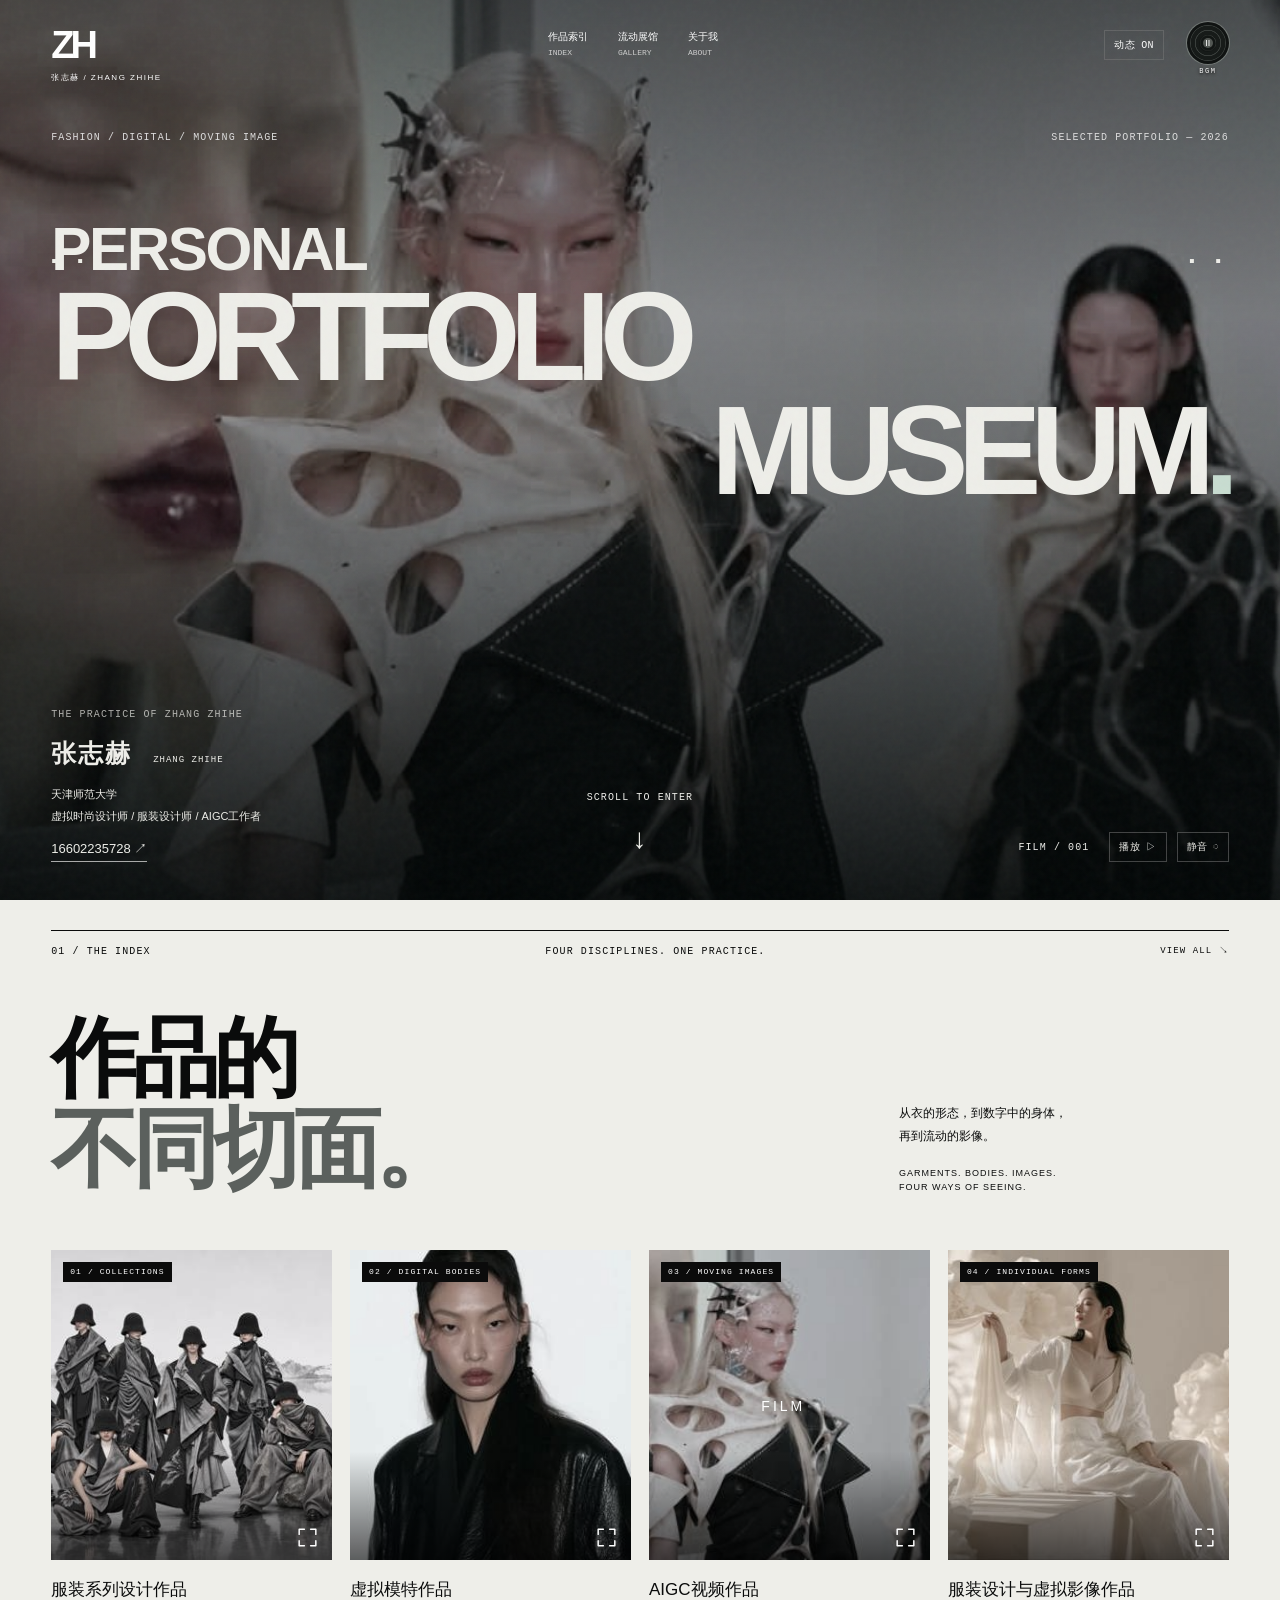
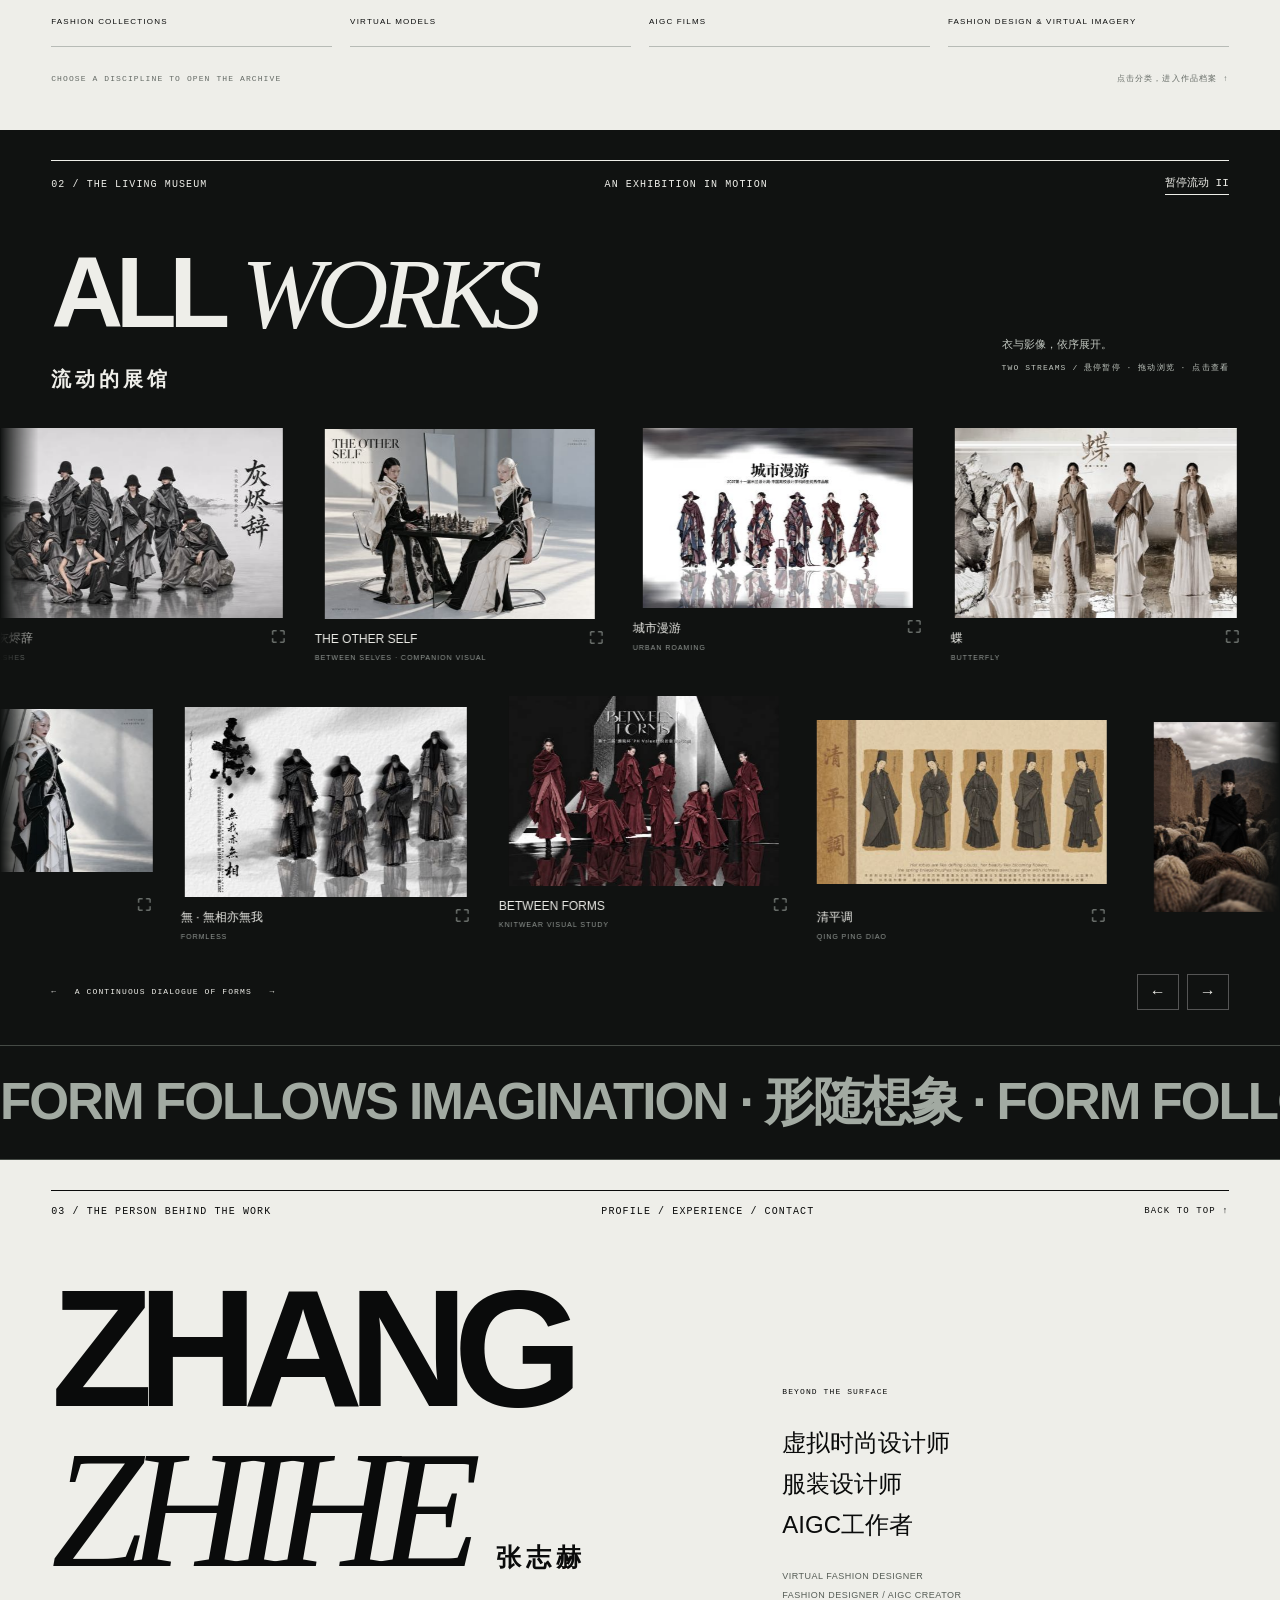
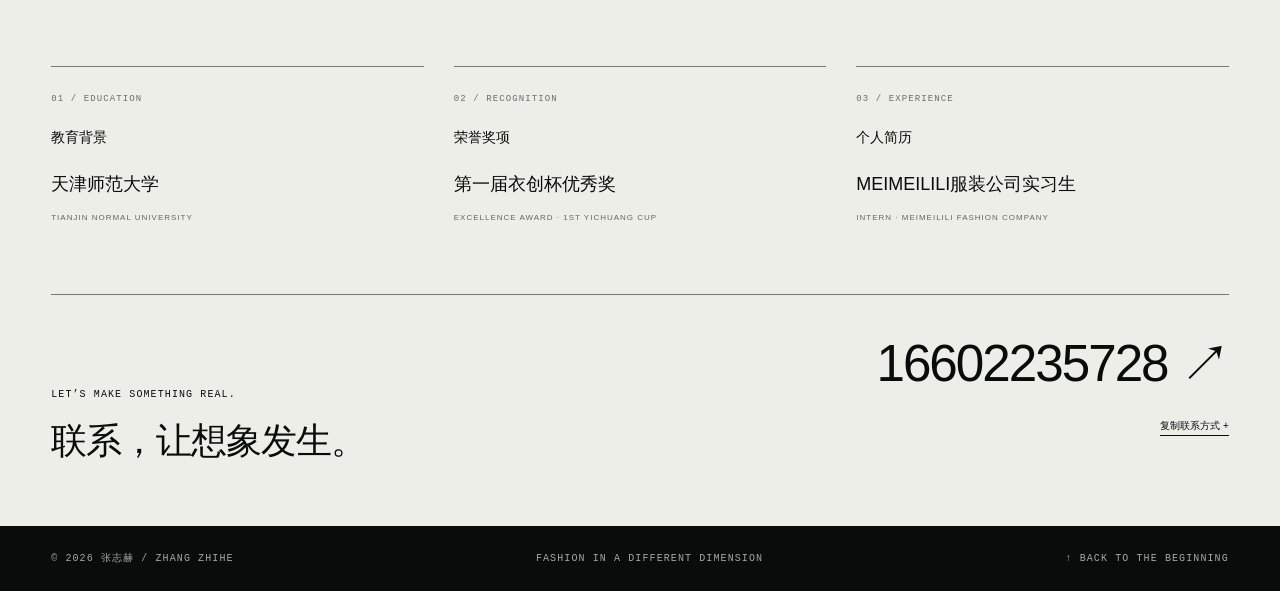
==== index.html @ 255a537d "Speed up portfolio thumbnails, fix final films and replace expand icons" ====
<!doctype html><html lang="zh-CN"><head><meta charset="utf-8"><meta name="viewport" content="width=device-width,initial-scale=1"><meta name="description" content="张志赫｜天津师范大学。虚拟时尚设计师、服装设计师、AIGC工作者。服装、虚拟模特与动态影像作品集。"><title>张志赫 ZHANG ZHIHE — PERSONAL PORTFOLIO MUSEUM</title><link rel="stylesheet" href="style.css?v=13"></head><body><audio id="background-music" src="assets/background-music-mobile.mp3" loop preload="none"></audio><button id="music-toggle" class="music-control" aria-label="背景音乐：点击播放" aria-pressed="false" title="背景音乐：点击播放"><span class="record-disc" aria-hidden="true"><i></i></span><span class="music-state" aria-hidden="true">▷</span><span class="music-label" aria-hidden="true">BGM</span></button>
<a class="skip" href="#collections">跳至作品分类</a><div class="grain" aria-hidden="true"></div><div class="cursor" aria-hidden="true"><span></span><small>EXPLORE</small></div><div class="cursor-echo" aria-hidden="true"></div><div class="cursor-preview" aria-hidden="true"><img alt=""></div><div class="reading-progress" aria-hidden="true"></div>
<header><a class="wordmark" href="#home">ZH<span>张志赫 / ZHANG ZHIHE</span></a><nav aria-label="主要导航"><a href="#collections">作品索引 <i>INDEX</i></a><a href="#museum">流动展馆 <i>GALLERY</i></a><a href="#about">关于我 <i>ABOUT</i></a></nav><button id="motion" class="tiny" aria-pressed="false">动态 ON</button></header>
<main><section id="home" class="hero"><img class="hero-cover" src="assets/hero-cover.jpg" alt="" fetchpriority="high" aria-hidden="true"><video id="hero-video" autoplay muted loop playsinline webkit-playsinline preload="metadata" poster="assets/hero-cover.jpg" aria-label="BETWEEN SELVES 动态视觉"><source src="assets/hero-mobile.mp4" media="(max-width: 760px)" type="video/mp4"><source src="assets/hero-film.mp4" type="video/mp4"></video><div class="hero-shade"></div><div class="hero-top mono"><span>FASHION / DIGITAL / MOVING IMAGE</span><span>SELECTED PORTFOLIO — 2026</span></div><div class="register r1" aria-hidden="true">▪ ▪</div><div class="register r2" aria-hidden="true">▪ ▪</div><h1 class="museum-title"><span class="personal-title">PERSONAL</span><span>PORTFOLIO</span><span>MUSEUM<span class="title-dot">.</span></span></h1><div class="hero-bottom"><div class="hero-bio"><p class="mono eyebrow">THE PRACTICE OF ZHANG ZHIHE</p><h2>张志赫 <span>ZHANG ZHIHE</span></h2><p>天津师范大学</p><p>虚拟时尚设计师 / 服装设计师 / AIGC工作者</p><a href="tel:16602235728">16602235728 ↗︎</a></div><a class="scroll-cue mono" href="#collections"><span>SCROLL TO ENTER</span><b>↓</b></a><div class="film-controls"><span class="mono">FILM / 001</span><button id="play" class="tiny">播放 ▷</button><button id="sound" class="tiny" aria-pressed="false">静音 ◌</button></div></div></section>
<section id="collections" class="collections"><div class="section-meta mono"><span>01 / THE INDEX</span><span>FOUR DISCIPLINES. ONE PRACTICE.</span><a href="#museum">VIEW ALL ↘</a></div><div class="index-heading"><h2>作品的<br><em>不同切面。</em></h2><p>从衣的形态，到数字中的身体，<br>再到流动的影像。<span>GARMENTS. BODIES. IMAGES.<br>FOUR WAYS OF SEEING.</span></p></div><div class="category-grid"><button class="category" data-cat="series"><div class="category-img"><img src="assets/thumbs/ashes.jpg?v=13" alt="服装系列设计：灰烬辞" loading="lazy"><span class="category-no mono">01 / COLLECTIONS</span><span class="category-arrow" aria-hidden="true"><svg viewBox="0 0 24 24"><path d="M9 4H4v5m11-5h5v5M4 15v5h5m11-5v5h-5"/></svg></span></div><div class="category-label"><h3>服装系列设计作品</h3><span>FASHION COLLECTIONS</span></div></button><button class="category" data-cat="models"><div class="category-img"><img src="assets/thumbs/virtual-model-01.jpg?v=13" alt="虚拟模特作品" loading="lazy"><span class="category-no mono">02 / DIGITAL BODIES</span><span class="category-arrow" aria-hidden="true"><svg viewBox="0 0 24 24"><path d="M9 4H4v5m11-5h5v5M4 15v5h5m11-5v5h-5"/></svg></span></div><div class="category-label"><h3>虚拟模特作品</h3><span>VIRTUAL MODELS</span></div></button><button class="category" data-cat="films"><div class="category-img"><img src="assets/thumbs/film-poster.jpg?v=13" alt="AIGC视频作品片段" loading="lazy"><span class="category-no mono">03 / MOVING IMAGES</span><span class="play-symbol film-wordmark">FILM</span><span class="category-arrow" aria-hidden="true"><svg viewBox="0 0 24 24"><path d="M9 4H4v5m11-5h5v5M4 15v5h5m11-5v5h-5"/></svg></span></div><div class="category-label"><h3>AIGC视频作品</h3><span>AIGC FILMS</span></div></button><button class="category" data-cat="garments"><div class="category-img"><img src="assets/thumbs/fashion-image-01.jpg?v=13" alt="服装设计与虚拟影像作品" loading="lazy"><span class="category-no mono">04 / INDIVIDUAL FORMS</span><span class="category-arrow" aria-hidden="true"><svg viewBox="0 0 24 24"><path d="M9 4H4v5m11-5h5v5M4 15v5h5m11-5v5h-5"/></svg></span></div><div class="category-label"><h3>服装设计与虚拟影像作品</h3><span>FASHION DESIGN &amp; VIRTUAL IMAGERY</span></div></button></div><div class="index-footer mono"><span>CHOOSE A DISCIPLINE TO OPEN THE ARCHIVE</span><span>点击分类，进入作品档案 ↑</span></div></section>
<section id="museum" class="museum"><div class="section-meta mono"><span>02 / THE LIVING MUSEUM</span><span>AN EXHIBITION IN MOTION</span><button id="gallery-pause" class="text-button" aria-pressed="false">暂停流动 II</button></div><div class="museum-heading"><h2>ALL <em>WORKS</em><span>流动的展馆</span></h2><p>衣与影像，依序展开。<br><span class="mono">TWO STREAMS / 悬停暂停 · 拖动浏览 · 点击查看</span></p></div><div class="gallery-window" tabindex="0" aria-label="全部作品流动展馆，可横向滚动或使用下方按钮"><div id="gallery-track" class="gallery-track"></div></div><div class="gallery-footer"><span class="mono">← &nbsp; A CONTINUOUS DIALOGUE OF FORMS &nbsp; →</span><div><button id="previous" aria-label="上一件作品">←</button><button id="next" aria-label="下一件作品">→</button></div></div><div class="type-stream" aria-hidden="true"><div>FORM FOLLOWS IMAGINATION · 形随想象 · FORM FOLLOWS IMAGINATION · 形随想象 · </div></div></section>
<section id="about" class="about"><div class="section-meta mono"><span>03 / THE PERSON BEHIND THE WORK</span><span>PROFILE / EXPERIENCE / CONTACT</span><a href="#home">BACK TO TOP ↑</a></div><div class="about-heading"><h2>ZHANG<br><em>ZHIHE</em><span>张志赫</span></h2><div class="about-intro"><span class="mono">BEYOND THE SURFACE</span><p>虚拟时尚设计师<br>服装设计师<br>AIGC工作者</p><small>VIRTUAL FASHION DESIGNER<br>FASHION DESIGNER / AIGC CREATOR</small></div></div><div class="profile-grid"><div><span class="mono">01 / EDUCATION</span><h3>教育背景</h3><p>天津师范大学</p><small>TIANJIN NORMAL UNIVERSITY</small></div><div><span class="mono">02 / RECOGNITION</span><h3>荣誉奖项</h3><p>第一届衣创杯优秀奖</p><small>EXCELLENCE AWARD · 1ST YICHUANG CUP</small></div><div><span class="mono">03 / EXPERIENCE</span><h3>个人简历</h3><p>MEIMEILILI服装公司实习生</p><small>INTERN · MEIMEILILI FASHION COMPANY</small></div></div><div class="contact-line"><div><span class="mono">LET’S MAKE SOMETHING REAL.</span><h3>联系，让想象发生。</h3></div><div class="phone"><a href="tel:16602235728">16602235728 ↗︎</a><button id="copy-phone" class="text-button">复制联系方式 +</button><span id="copy-status" aria-live="polite"></span></div></div></section></main>
<footer class="mono"><span>© 2026 张志赫 / ZHANG ZHIHE</span><span>FASHION IN A DIFFERENT DIMENSION</span><a href="#home">↑ BACK TO THE BEGINNING</a></footer>
<dialog id="archive" class="archive" aria-labelledby="archive-title"><div class="archive-header"><a href="#collections" id="back-index">← 返回分类 / BACK TO INDEX</a><span class="mono">SELECTED ARCHIVE</span><button id="close-archive" aria-label="关闭分类">×</button></div><div class="archive-body"><span id="archive-kicker" class="mono"></span><h2 id="archive-title"></h2><p id="archive-note"></p><div id="archive-controls" class="archive-controls" hidden><span class="mono">左列 ↓ · 右列 ↑ &nbsp; / &nbsp; 悬停暂停 · 拖动浏览 · 点击放大</span><button id="archive-pause" class="text-button" aria-pressed="false">暂停流动 II</button></div><div id="archive-grid"></div></div></dialog>
<dialog id="artwork" class="artwork" aria-labelledby="artwork-title"><div class="artwork-bar"><span class="mono">VIEW IMAGE</span><button id="image-size" class="text-button" hidden>原尺寸 ↗︎</button><button id="close-artwork" aria-label="关闭作品">×</button></div><div id="artwork-body"></div></dialog>
<script src="script.js?v=13"></script></body></html>
---- style.css ----
:root{--black:#0a0b0b;--white:#eeeee9;--line:#343635;--dim:#979d99;--acid:#d4e1d5}*{box-sizing:border-box}html{scroll-behavior:smooth;scroll-padding-top:70px}body{margin:0;background:var(--black);color:var(--white);font-family:Arial,'Helvetica Neue','PingFang SC','Microsoft YaHei',sans-serif;overflow-x:hidden}button,a{-webkit-tap-highlight-color:transparent}a{color:inherit;text-decoration:none}button{font:inherit;color:inherit;background:none;border:0;cursor:pointer}a:focus-visible,button:focus-visible,[tabindex]:focus-visible{outline:2px solid var(--acid);outline-offset:5px}button:disabled{opacity:.4;cursor:default}.mono{font:10px/1.5 'Courier New',monospace;letter-spacing:1.1px}.tiny{font:10px monospace;letter-spacing:.3px;padding:7px 9px;border:1px solid #7778;white-space:nowrap}.tiny:hover{background:var(--white);color:#111}.text-button{font-size:11px;padding:0;border-bottom:1px solid currentColor;line-height:1.8}.grain{position:fixed;inset:0;z-index:80;pointer-events:none;opacity:.035;background-image:url("data:image/svg+xml,%3Csvg viewBox='0 0 160 160' xmlns='http://www.w3.org/2000/svg'%3E%3Cfilter id='n'%3E%3CfeTurbulence type='fractalNoise' baseFrequency='.85' numOctaves='3' stitchTiles='stitch'/%3E%3C/filter%3E%3Cpath fill='white' filter='url(%23n)' d='M0 0h160v160H0z'/%3E%3C/svg%3E")}.reading-progress{height:2px;background:var(--white);width:0;position:fixed;top:0;left:0;z-index:100}.cursor,.cursor-echo{position:fixed;left:0;top:0;pointer-events:none;z-index:150;opacity:0;mix-blend-mode:difference;will-change:transform}.cursor{width:32px;height:32px;border:1px solid white;border-radius:50%;display:grid;place-items:center}.cursor span{width:4px;height:4px;background:white}.cursor small{position:absolute;top:37px;font:8px monospace;letter-spacing:2px;color:white}.cursor-echo{width:68px;height:68px;border:1px solid #aaa;border-radius:50%}.cursor.hovering{width:70px;height:70px;background:#fff2}.skip{position:fixed;top:-70px;left:10px;z-index:200;background:white;color:black;padding:10px}.skip:focus{top:10px}header{position:absolute;z-index:20;top:0;left:0;width:100%;display:flex;justify-content:space-between;align-items:start;padding:30px 4%;color:white}.wordmark{font-size:38px;line-height:.8;letter-spacing:-4px;font-weight:900}.wordmark span{display:block;font:8px Arial;letter-spacing:1.5px;margin-top:12px}nav{display:flex;gap:30px;font-size:10px}nav a{display:flex;flex-direction:column;gap:4px}nav i{font:8px monospace;color:#cecece}nav a:hover{opacity:.6}.hero{height:max(760px,100svh);max-height:1250px;position:relative;isolation:isolate;overflow:hidden}.hero>video,.hero-shade{position:absolute;inset:0;width:100%;height:100%;object-fit:cover;z-index:-2}.hero>video{filter:brightness(.72) saturate(.65)}.hero-shade{z-index:-1;background:linear-gradient(180deg,#03060666,transparent 35%,#01070715 50%,#020606dd)}.hero-top{position:absolute;top:130px;left:4%;right:4%;display:flex;justify-content:space-between;color:#ddd}.register{position:absolute;top:28%;font-size:16px;letter-spacing:8px}.r1{left:4%}.r2{right:4%}h1{position:absolute;left:4%;right:4%;top:31%;margin:0;font-size:clamp(80px,11.6vw,190px);font-weight:600;line-height:.84;letter-spacing:-.085em;display:flex;flex-direction:column;pointer-events:none}h1>span:last-child{align-self:end}.title-dot{color:#c8ddd1}.hero-bottom{position:absolute;left:4%;right:4%;bottom:38px;display:flex;justify-content:space-between;align-items:end;gap:25px}.eyebrow{opacity:.7;margin:0 0 15px}.hero-bio h2{font-size:25px;margin:0 0 15px;letter-spacing:2px}.hero-bio h2 span{font:9px monospace;margin-left:12px;letter-spacing:1px}.hero-bio p:not(.eyebrow){font-size:11px;line-height:1.7;margin:4px 0}.hero-bio>a{display:inline-block;margin-top:10px;font-size:13px;border-bottom:1px solid #aaa;padding-bottom:3px}.scroll-cue{text-align:center;display:flex;flex-direction:column;gap:15px}.scroll-cue b{font-size:28px;font-weight:normal;animation:bob 2s infinite}.film-controls{display:flex;align-items:center;gap:10px}.film-controls>span{margin-right:10px}.section-meta{border-top:1px solid;display:flex;justify-content:space-between;gap:15px;padding:13px 0;align-items:center}.section-meta>a{font-size:9px}.collections{padding:30px 4% 45px;background:var(--white);color:var(--black)}.index-heading{display:flex;justify-content:space-between;align-items:end;margin:40px 0 55px}.index-heading h2{font-size:clamp(48px,6.8vw,108px);font-weight:600;line-height:1.05;letter-spacing:-6px;margin:0}.index-heading h2 em{font-style:normal;color:#5b605d}.index-heading p{font-size:12px;line-height:1.9;margin:0;width:28%}.index-heading p span{display:block;font-size:9px;margin-top:18px;line-height:1.6;letter-spacing:1px}.category-grid{display:grid;grid-template-columns:repeat(4,1fr);gap:18px}.category{padding:0;text-align:left;min-width:0}.category-img{height:310px;position:relative;overflow:hidden;background:#333}.category-img:after{content:'';position:absolute;inset:0;background:linear-gradient(transparent 65%,#0009);pointer-events:none}.category-img img{height:100%;width:100%;object-fit:cover;filter:grayscale(.5);transition:filter .6s,transform .8s}.category:nth-child(1) img{object-position:41%}.category:nth-child(2) img{object-position:72%}.category:nth-child(4) img{object-position:57%}.category:hover img{filter:grayscale(0);transform:scale(1.06)}.category-no{position:absolute;left:12px;top:12px;background:#0b0b0b;color:white;padding:4px 7px;font-size:8px;z-index:1}.category-arrow{position:absolute;right:12px;bottom:10px;color:white;z-index:1;font-size:30px}.play-symbol{position:absolute;top:45%;left:40%;color:white;font-size:50px}.category-label{padding-top:18px;border-bottom:1px solid #b7bbb6;padding-bottom:18px}.category-label h3{font-size:17px;font-weight:500;margin:0 0 8px}.category-label>span{font-size:8px;letter-spacing:1.2px}.index-footer{display:flex;justify-content:space-between;padding-top:26px;font-size:8px;color:#646a65}.museum{padding:30px 0 0;background:#101211;overflow:hidden}.museum>.section-meta,.museum-heading,.gallery-footer{margin-left:4%;margin-right:4%}.museum-heading{display:flex;justify-content:space-between;align-items:end;margin-top:45px;margin-bottom:15px}.museum-heading h2{font-size:clamp(65px,11vw,170px);line-height:.84;letter-spacing:-.075em;font-weight:600;margin:0}.museum-heading h2 em{font:italic 1em Georgia,serif;letter-spacing:-.08em;font-weight:400}.museum-heading h2>span{display:block;font-size:20px;letter-spacing:4px;margin-top:20px}.museum-heading p{font-size:11px;line-height:2;color:#c1c7c0}.museum-heading p .mono{font-size:8px}.gallery-window{overflow-x:auto;scrollbar-width:none;cursor:grab;touch-action:pan-x pan-y;padding:35px 4% 15px}.gallery-window::-webkit-scrollbar{display:none}.gallery-window.dragging{cursor:grabbing}.gallery-track{display:flex;align-items:center;gap:55px;width:max-content;min-height:460px}.exhibit{flex-shrink:0;width:440px;margin:0;padding:0;text-align:left}.exhibit:nth-child(3n+2){width:340px;align-self:start;margin-top:45px}.exhibit:nth-child(3n){width:470px;align-self:end;margin-bottom:12px}.exhibit img{display:block;width:100%;height:300px;object-fit:contain;background:#090a09;transition:filter .7s,transform .6s;filter:saturate(.65)}.exhibit:hover img{filter:saturate(1);transform:translateY(-7px)}.exhibit:nth-child(3n+2) img{height:280px;object-fit:cover}.exhibit figcaption{padding:15px 0;display:flex;justify-content:space-between;gap:20px}.exhibit figcaption strong{font-size:14px;font-weight:400}.exhibit figcaption small{display:block;font-size:8px;letter-spacing:1px;color:var(--dim);margin-top:7px}.exhibit figcaption>span{font:10px monospace;color:var(--dim)}.gallery-footer{display:flex;align-items:center;justify-content:space-between;padding:10px 0 35px}.gallery-footer .mono{font-size:8px}.gallery-footer button{width:42px;height:36px;border:1px solid #555;margin-left:8px}.gallery-footer button:hover{background:white;color:black}.type-stream{border-top:1px solid #454a45;border-bottom:1px solid #454a45;padding:22px 0;overflow:hidden;font-size:clamp(28px,4vw,60px);font-weight:600;letter-spacing:-2px;color:#a2aaa2;white-space:nowrap}.type-stream>div{width:max-content;animation:stream 32s linear infinite}.about{background:var(--white);color:var(--black);padding:30px 4% 60px}.about-heading{display:grid;grid-template-columns:1.4fr 1fr;align-items:end;margin:50px 0 60px;gap:9%}.about-heading h2{font-size:clamp(90px,13vw,210px);letter-spacing:-.09em;line-height:.8;font-weight:600;margin:0;position:relative}.about-heading h2 em{font:italic 1em Georgia;font-weight:400;letter-spacing:-.09em}.about-heading h2>span{display:inline-block;font-size:25px;letter-spacing:5px;margin-left:30px}.about-intro{padding-bottom:4px}.about-intro .mono{font-size:8px}.about-intro p{font-size:24px;line-height:1.7;margin:25px 0 20px}.about-intro small{font-size:9px;line-height:1.6;color:#565d56;letter-spacing:.5px}.profile-grid{display:grid;grid-template-columns:repeat(3,1fr);gap:30px}.profile-grid>div{border-top:1px solid #777;padding:20px 0}.profile-grid .mono{color:#676e68;font-size:9px}.profile-grid h3{font-weight:400;font-size:14px;margin:22px 0 25px}.profile-grid p{font-size:18px;margin:0 0 10px}.profile-grid small{font-size:8px;letter-spacing:1px;color:#606860}.contact-line{border-top:1px solid #777;margin-top:50px;padding-top:35px;display:flex;justify-content:space-between;align-items:end;gap:30px}.contact-line h3{font-size:36px;letter-spacing:-1px;font-weight:400;margin:15px 0 0}.phone{display:flex;flex-direction:column;align-items:end;gap:18px}.phone>a{font-size:clamp(25px,4vw,60px);letter-spacing:-2px}.phone .text-button{font-size:10px}.phone>span{font-size:10px;min-height:12px}footer{padding:25px 4%;display:flex;justify-content:space-between;gap:20px;font-size:8px;color:#a3aaa3}.archive{position:fixed;inset:0;width:100%;height:100dvh;max-width:none;max-height:none;margin:0;border:0;background:var(--white);color:var(--black);padding:0;overflow:auto}.archive::backdrop,.artwork::backdrop{background:#000e}.archive-header{position:sticky;top:0;z-index:5;background:var(--white);border-bottom:1px solid #bbb;padding:18px 4%;display:flex;justify-content:space-between;align-items:center;gap:15px}.archive-header a{font-size:10px}.archive-header button,.artwork-bar button{font-size:29px;width:40px;height:35px;line-height:1}.archive-body{padding:40px 4% 80px}.archive-body>h2{font-size:clamp(40px,7vw,100px);font-weight:500;letter-spacing:-4px;margin:20px 0}.archive-body>p{font-size:12px;line-height:1.8;color:#5d655e;margin-bottom:40px}.archive-body>p:empty{display:none}#archive-grid{display:grid;grid-template-columns:1fr 1fr;gap:45px 30px}.archive-item{padding:0;text-align:left;min-width:0}.archive-item .archive-image{position:relative;overflow:hidden;background:#d6dad4}.archive-item img{width:100%;height:auto;display:block;transition:transform .7s}.archive-item:hover img{transform:scale(1.03)}.archive-item.garment .archive-image{height:470px}.archive-item.garment img{height:100%;object-fit:cover}.archive-item.model .archive-image{height:430px}.archive-item.model img{height:100%;object-fit:cover;object-position:70%}.archive-item h3{font-size:21px;font-weight:500;margin:15px 0 6px}.archive-item p{font-size:10px;color:#656b65;margin:0}.archive-image>span{position:absolute;bottom:15px;right:15px;background:white;color:black;width:35px;height:35px;display:grid;place-items:center;font-size:22px}.artwork{width:min(1100px,94vw);max-height:94dvh;background:var(--black);color:var(--white);border:1px solid #555;padding:0}.artwork-bar{display:flex;justify-content:space-between;align-items:center;padding:10px 20px;position:sticky;top:0;background:#0a0b0be8;z-index:3;backdrop-filter:blur(10px)}.artwork img,.artwork video{width:100%;height:auto;display:block}.artwork-text{padding:25px 28px 40px}.artwork-text h2{font-size:34px;font-weight:500;letter-spacing:-1px;margin:0 0 15px}.artwork-text p{font-size:12px;line-height:1.9;color:#aab2aa;max-width:700px}.artwork-text a{font-size:11px;border-bottom:1px solid}.artwork-facts{display:flex;justify-content:space-between;margin:25px 0;font-size:10px}.motion-off *,.motion-off *:before,.motion-off *:after{animation-play-state:paused!important}.motion-off .cursor,.motion-off .cursor-echo{display:none}.motion-off{scroll-behavior:auto}@keyframes bob{50%{transform:translateY(7px)}}@keyframes stream{to{transform:translateX(-50%)}}@media(min-width:1700px){.category-img{height:410px}}@media(max-width:1000px){.hero{height:900px;max-height:none}h1{top:34%}.film-controls{flex-wrap:wrap;width:160px;justify-content:end}.film-controls>span{width:100%;text-align:right;margin-right:0}.category-grid{grid-template-columns:1fr 1fr;gap:35px 20px}.category-img{height:330px}.about-heading h2>span{display:block;margin:20px 0 0}.about-intro p{font-size:21px}.profile-grid p{font-size:16px}.scroll-cue{display:none}.index-heading h2{letter-spacing:-3px}.hero-top{font-size:8px}}@media(max-width:600px){header{padding:22px 5%;align-items:start}.wordmark{font-size:30px}.wordmark span{font-size:6px;letter-spacing:.6px}nav{gap:13px;font-size:9px;margin-top:2px}nav i{display:none}header>.tiny{position:absolute;right:5%;top:65px;font-size:8px;padding:4px 6px}.hero{height:100svh;min-height:720px}.hero>video{object-position:55% center}.hero-top{top:110px;left:5%;right:5%;font-size:7px;letter-spacing:.4px;gap:20px}.hero-top>span:last-child{max-width:95px;text-align:right}.register{top:25%;font-size:11px}h1{font-size:15.1vw;top:34%;left:5%;right:5%;line-height:.92;letter-spacing:-.075em}h1>span:last-child{align-self:start}.hero-bottom{left:5%;right:5%;bottom:25px;gap:15px}.hero-bio h2{font-size:23px}.hero-bio h2 span{display:block;font-size:8px;margin:8px 0 0}.hero-bio p:not(.eyebrow){font-size:10px}.hero-bio .eyebrow{font-size:6px;letter-spacing:.5px}.hero-bio>a{font-size:13px}.film-controls{width:65px;gap:7px}.film-controls>span{font-size:7px}.film-controls .tiny{font-size:8px;padding:5px}.section-meta{font-size:7px;letter-spacing:.4px;gap:10px}.section-meta>span:nth-child(2){display:none}.collections{padding:25px 5% 30px}.index-heading{margin:25px 0 30px;display:block}.index-heading h2{font-size:54px;letter-spacing:-4px}.index-heading p{width:auto;margin:25px 0 0;font-size:11px}.index-heading p span{font-size:8px;margin-top:10px}.category-grid{gap:28px 12px}.category-img{height:220px}.category-no{left:6px;top:6px;padding:4px;font-size:6px;letter-spacing:0}.category-arrow{font-size:24px}.category-label{padding:12px 0}.category-label h3{font-size:13px;line-height:1.5}.category-label>span{font-size:6px;letter-spacing:.5px}.index-footer{font-size:6px;letter-spacing:0;gap:20px}.index-footer>span:first-child{max-width:140px}.museum{padding-top:25px}.museum>.section-meta,.museum-heading,.gallery-footer{margin-left:5%;margin-right:5%}.museum-heading{display:block;margin-top:35px}.museum-heading h2{font-size:70px}.museum-heading h2>span{font-size:16px;margin-top:16px}.museum-heading p{margin-top:25px;font-size:10px}.gallery-window{padding-top:12px}.gallery-track{min-height:370px;gap:30px}.exhibit{width:300px}.exhibit:nth-child(3n+2){width:250px;margin-top:25px}.exhibit:nth-child(3n){width:310px}.exhibit img{height:230px}.exhibit:nth-child(3n+2) img{height:230px}.exhibit figcaption strong{font-size:13px}.gallery-footer .mono{font-size:6px;max-width:190px}.gallery-footer button{width:35px}.type-stream{font-size:34px;padding:18px 0}.about{padding:25px 5% 35px}.about-heading{display:block;margin:30px 0 35px}.about-heading h2{font-size:100px;line-height:.8}.about-heading h2>span{font-size:21px;display:inline-block;margin-left:24px;letter-spacing:3px}.about-intro{margin-top:40px;display:grid;grid-template-columns:1fr 1fr;gap:20px;align-items:start}.about-intro>.mono{grid-column:1/-1}.about-intro p{font-size:17px;margin:0;line-height:1.8}.about-intro small{font-size:7px;line-height:1.8}.profile-grid{grid-template-columns:1fr;gap:15px}.profile-grid>div{padding:18px 0 10px}.profile-grid h3{margin:12px 0 15px}.profile-grid p{font-size:18px}.contact-line{display:block;margin-top:25px}.contact-line h3{font-size:27px}.contact-line .mono{font-size:8px}.phone{align-items:start;margin-top:30px;gap:15px}.phone>a{font-size:38px}footer{padding:20px 5%;font-size:6px;letter-spacing:.1px;flex-wrap:wrap}footer>span:nth-child(2){display:none}.archive-header{padding:12px 5%}.archive-header .mono{display:none}.archive-body{padding:30px 5% 60px}.archive-body>h2{font-size:40px;letter-spacing:-2px}.archive-body>p{font-size:10px}#archive-grid{grid-template-columns:1fr;gap:30px}.archive-item.garment .archive-image,.archive-item.model .archive-image{height:420px}.artwork-text{padding:20px}.artwork-text h2{font-size:28px}.cursor,.cursor-echo{display:none}}@media(hover:none){.cursor,.cursor-echo{display:none}}@media(prefers-reduced-motion:reduce){html{scroll-behavior:auto}*,*:before,*:after{animation:none!important;transition:none!important}.cursor,.cursor-echo{display:none}}

.cursor-preview{position:fixed;top:0;left:0;width:150px;height:100px;padding:5px;background:#eeeee9;pointer-events:none;z-index:140;opacity:0;transition:opacity .25s;box-shadow:0 15px 30px #0005;will-change:transform}.cursor-preview.visible{opacity:.85}.cursor-preview img{width:100%;height:100%;object-fit:cover}.motion-off .cursor-preview{display:none}@media(hover:none),(max-width:600px),(prefers-reduced-motion:reduce){.cursor-preview{display:none}}

/* Expanded archive and museum title */
h1.museum-title{top:25%;font-size:clamp(70px,9.8vw,156px);line-height:.83;gap:.08em}h1.museum-title .personal-title{font-size:.48em;letter-spacing:-.04em}h1.museum-title>span:nth-child(2){align-self:start}h1.museum-title>span:last-child{align-self:end}.archive-item.garment .archive-image{height:auto;background:#e3e5df}.archive-item.garment img{height:530px;object-fit:contain;object-position:center!important}.exhibit.individual,.exhibit.individual:nth-child(n){width:265px;align-self:center;margin-top:0;margin-bottom:0}.exhibit.individual img,.exhibit.individual:nth-child(n) img{height:350px;object-fit:contain}.exhibit.individual figcaption strong{font-size:13px}.category:nth-child(4) img{object-position:center 40%}@media(max-width:600px){h1.museum-title{top:29%;font-size:15.5vw;gap:.12em}.archive-item.garment img{height:460px}.exhibit.individual,.exhibit.individual:nth-child(n){width:220px}.exhibit.individual img,.exhibit.individual:nth-child(n) img{height:300px}}

/* Native-ratio, caption-free image archives */
.sr-only{position:absolute;width:1px;height:1px;padding:0;overflow:hidden;clip-path:inset(50%);white-space:nowrap}.archive-item.image-only .archive-image{height:auto;background:transparent}.archive-item.image-only img{width:100%;height:auto;object-fit:contain}.archive-item.image-only:hover img{transform:none}.image-viewer{width:fit-content;max-width:96vw;max-height:96dvh}.image-viewer .artwork-bar{gap:28px;padding:8px 14px}.image-viewer .artwork-bar>.mono{visibility:hidden}.artwork-bar #image-size{font-size:11px;width:auto;height:auto;line-height:1.8}.image-stage{overflow:auto;max-width:94vw;max-height:calc(94dvh - 55px);display:flex;align-items:start;justify-content:center}.image-viewer .image-stage img{width:auto;height:auto;max-width:94vw;max-height:calc(94dvh - 55px);object-fit:contain}.image-viewer.actual-size{width:96vw}.image-viewer.actual-size .image-stage{display:block}.image-viewer.actual-size .image-stage img{max-width:none;max-height:none;width:auto;height:auto}.exhibit.individual img{background:transparent}.category-label h3{line-height:1.45}.category:nth-child(2) img{object-position:center 25%}@media(max-width:600px){.category-label h3{font-size:12px}.category-label>span{font-size:5.5px}.image-viewer .artwork-bar{gap:12px}.image-viewer .artwork-bar>.mono{display:none}}

/* Two counterflow columns, small thumbnails, image-first interaction */
.flow-archive .archive-body{padding:24px 4% 20px;max-width:1100px;margin:auto}.flow-archive .archive-body>h2{font-size:clamp(28px,3.3vw,48px);letter-spacing:-1.8px;margin:12px 0 18px}.archive-controls{display:flex;justify-content:space-between;gap:18px;align-items:center;margin-bottom:18px;color:#505650}.archive-controls[hidden]{display:none}.archive-controls .mono{font-size:9px}.archive-controls button{white-space:nowrap;font-size:10px}#archive-grid.vertical-flow{display:grid;grid-template-columns:1fr 1fr;gap:38px;max-width:780px;margin:0 auto}.flow-lane{position:relative;overflow:hidden;cursor:grab}.flow-lane.dragging{cursor:grabbing;user-select:none}.vertical-lane{height:calc(100dvh - 250px);min-height:340px;max-height:820px;touch-action:pan-x;mask-image:linear-gradient(transparent,#000 5%,#000 95%,transparent)}.flow-track{display:flex;will-change:transform;gap:28px;width:max-content}.flow-group{display:flex;gap:28px;flex-shrink:0}.vertical-lane .flow-track,.vertical-lane .flow-group{flex-direction:column;gap:24px;width:100%}.vertical-flow .archive-item{width:100%;display:block}.vertical-flow .archive-image,.vertical-flow .image-only .archive-image{height:260px;background:#e3e5df}.vertical-flow .archive-item img,.vertical-flow .image-only img{width:100%;height:100%;object-fit:contain;transition:transform .35s}.vertical-flow .archive-item:hover img{transform:scale(1.035)}.vertical-flow .archive-image>span{width:27px;height:27px;right:9px;bottom:9px;font-size:17px}.vertical-flow .film-card .archive-image{height:190px;background:#151715}.vertical-flow .film-card img{object-fit:contain}.vertical-flow .archive-item h3{font-size:13px;margin:10px 0 4px}.vertical-flow .archive-item p{font-size:8px}.vertical-flow .archive-item:focus-visible{outline-color:#101411;outline-offset:-3px}.gallery-window{overflow:hidden;padding:25px 0 14px;cursor:auto}.horizontal-lane{height:290px;touch-action:pan-y;mask-image:linear-gradient(90deg,transparent,#000 3%,#000 97%,transparent)}.horizontal-lane+.horizontal-lane{margin-top:12px}.horizontal-lane .flow-group{align-items:center}.horizontal-lane .exhibit,.horizontal-lane .exhibit:nth-child(n){width:290px;align-self:center;margin:0;padding:0;flex-shrink:0}.horizontal-lane .exhibit.individual,.horizontal-lane .exhibit.individual:nth-child(n){width:190px}.horizontal-lane .exhibit img,.horizontal-lane .exhibit:nth-child(n) img{height:220px;object-fit:contain;background:transparent}.horizontal-lane .exhibit figcaption{padding:10px 0}.horizontal-lane .exhibit figcaption strong{font-size:12px}.horizontal-lane .exhibit figcaption small{font-size:7px}.row-1 .exhibit:nth-child(2n){transform:translateY(12px)}.row-0 .exhibit:nth-child(3n){transform:translateY(-10px)}.motion-off .flow-track{transform:none!important;will-change:auto}.motion-off .flow-lane{overflow:auto;mask-image:none}.motion-off .loop-copy,.motion-off [data-repeat]{display:none}.motion-off .vertical-lane{touch-action:pan-y}.motion-off .horizontal-lane{overflow-x:auto}.flow-archive .archive-header{z-index:6}
@media(max-width:600px){.flow-archive .archive-body{padding:22px 5% 15px}.flow-archive .archive-body>h2{font-size:27px;letter-spacing:-1px;line-height:1.35;margin:10px 0 15px}.archive-controls{gap:12px;margin-bottom:15px}.archive-controls .mono{font-size:7px;letter-spacing:0;max-width:205px;line-height:1.7}.archive-controls button{font-size:9px}#archive-grid.vertical-flow{grid-template-columns:1fr 1fr;gap:14px}.vertical-lane{height:calc(100dvh - 245px);min-height:300px}.vertical-flow .archive-image,.vertical-flow .image-only .archive-image{height:210px}.vertical-flow .film-card .archive-image{height:100px}.vertical-flow .archive-item h3{font-size:10px;line-height:1.5}.vertical-flow .archive-item p{font-size:6px}.horizontal-lane{height:235px}.horizontal-lane .exhibit,.horizontal-lane .exhibit:nth-child(n){width:230px}.horizontal-lane .exhibit.individual,.horizontal-lane .exhibit.individual:nth-child(n){width:145px}.horizontal-lane .exhibit img,.horizontal-lane .exhibit:nth-child(n) img{height:180px}.flow-track,.flow-group{gap:20px}.horizontal-lane .flow-track,.horizontal-lane .flow-group{gap:28px}.horizontal-lane .exhibit figcaption strong{font-size:10px}.horizontal-lane+.horizontal-lane{margin-top:7px}}

.museum-heading{margin-top:28px}.museum-heading h2{font-size:clamp(65px,7.8vw,125px)}.horizontal-lane{height:255px}.horizontal-lane .exhibit img,.horizontal-lane .exhibit:nth-child(n) img{height:190px}@media(max-width:600px){.museum-heading{margin-top:25px}.museum-heading h2{font-size:65px}.horizontal-lane{height:215px}.horizontal-lane .exhibit img,.horizontal-lane .exhibit:nth-child(n) img{height:165px}}

/* Intrinsic image proportions: the tile follows the image, without a mat. */
.vertical-lane .flow-group{align-items:center}.vertical-flow .archive-item.image-only{--thumb-height:260px;width:min(100%,calc(var(--thumb-height) * var(--image-ratio)));flex-shrink:0}.vertical-flow .archive-item.image-only .archive-image{height:auto;background:transparent;overflow:hidden}.vertical-flow .archive-item.image-only img{display:block;width:100%;height:auto;object-fit:initial;transform:none}.vertical-flow .archive-item.image-only:hover img{transform:none}.vertical-flow .archive-item.image-only:hover .archive-image>span{background:#111;color:#fff}.vertical-flow .archive-item.image-only .archive-image>span{transition:background .2s,color .2s}@media(max-width:600px){.vertical-flow .archive-item.image-only{--thumb-height:210px}}

#archive-grid:not(.vertical-flow) .film-card .archive-image{aspect-ratio:16/9}#archive-grid:not(.vertical-flow) .film-card img{width:100%;height:100%;object-fit:cover;object-position:center 40%}

/* Screen-fitting 16:9 playback for the latest film. */
.artwork.wide-video-viewer{width:min(1100px,94vw,calc((94dvh - 180px)*16/9));max-height:94dvh}.wide-video-viewer #detail-video{width:100%;height:auto;aspect-ratio:16/9;object-fit:contain;background:#000}.wide-video-viewer .artwork-text{padding:16px 22px 20px}.wide-video-viewer .artwork-text h2{font-size:24px;margin:0 0 8px}.wide-video-viewer .artwork-text>.mono,.wide-video-viewer .artwork-text>p{display:none}.wide-video-viewer .artwork-facts{margin:10px 0 12px}@media(max-width:600px){.artwork.wide-video-viewer{width:94vw}.wide-video-viewer .artwork-text{padding:12px 16px 16px}.wide-video-viewer .artwork-text h2{font-size:21px}}

/* Small record control, kept available in archive and artwork dialogs. */
header>.tiny{margin-right:65px}.music-control{position:fixed;right:4%;top:22px;z-index:110;width:42px;height:42px;padding:0;border-radius:50%;display:grid;place-items:center;color:#fff;background:#101312;box-shadow:0 0 0 1px #a2aaa277;isolation:isolate}.record-disc{position:absolute;inset:3px;border-radius:50%;background:repeating-radial-gradient(circle at center,#171b19 0 2px,#393e3b 2.5px 3px,#171b19 3.5px 5px);animation:record-spin 5s linear infinite;animation-play-state:paused}.record-disc i{position:absolute;inset:13px;background:#d6ddd5;border-radius:50%}.music-control.playing .record-disc{animation-play-state:running}.music-state{position:relative;z-index:1;font:9px Arial;color:#fff;background:#101312aa;border-radius:50%;width:17px;height:17px;display:grid;place-items:center}.music-label{position:absolute;top:46px;font:7px/1 monospace;letter-spacing:1.5px;left:0;right:0;text-align:center;text-shadow:0 1px 3px #000}.music-control:hover{box-shadow:0 0 0 2px #d6ddd5}.music-control.in-dialog,.archive-header .music-control,.artwork-bar .music-control{position:relative;top:auto;right:auto;flex-shrink:0;width:34px;height:34px;margin-left:auto;margin-right:12px;line-height:1}.music-control.in-dialog .music-label{display:none}.music-control.in-dialog .record-disc i{inset:10px}.music-control.in-dialog .music-state{font-size:8px}.archive-header .music-control{color:#fff}.artwork-bar .music-control{margin-left:auto}.artwork-bar:has(.music-control) #image-size{margin-left:0}@keyframes record-spin{to{transform:rotate(360deg)}}@media(max-width:600px){header>.tiny{margin-right:0;right:calc(5% + 52px);top:65px}.music-control{right:5%;top:58px;width:34px;height:34px}.music-control .record-disc i{inset:10px}.music-label{top:38px;font-size:6px}.archive-header .music-control,.artwork-bar .music-control{margin-right:2px;width:31px;height:31px}}


/* Reserve space before deferred archive pictures arrive. */
.archive-item img{aspect-ratio:auto 4/3}

/* A real cover stays visible until the browser is rendering video frames. */
.hero>.hero-cover{position:absolute;inset:0;width:100%;height:100%;object-fit:cover;object-position:55% center;z-index:-2;filter:brightness(.72) saturate(.65)}
.hero>video{opacity:0}.hero.video-ready>video{opacity:1}
@media(max-width:600px){.hero{height:100svh;min-height:620px}.hero-bottom{bottom:max(24px,env(safe-area-inset-bottom))}.grain{display:none}}

/* Keep the first screen steady while mobile browser chrome collapses. */
@media(max-width:760px){.hero{height:var(--hero-height,100svh);max-height:none;min-height:620px}}

/* Crisp, neutral line icons stay consistent on iOS and never become emoji. */
.work-open-icon{display:grid!important;place-items:center;border-radius:50%;background:rgba(245,245,239,.9)!important;color:#222!important;width:26px!important;height:26px!important;box-shadow:0 0 0 1px #2221;font-size:10px!important}
.work-open-icon svg,.inline-open-icon svg,.category-arrow svg{display:block;width:17px;height:17px;fill:none;stroke:currentColor;stroke-width:1.4;stroke-linecap:round;stroke-linejoin:round}
.work-open-icon.video-label{border-radius:2px;width:auto!important;min-width:34px;padding:0 6px;font-size:10px!important;letter-spacing:1px}
.inline-open-icon{display:inline-flex;vertical-align:middle;margin-left:5px}
.category-arrow svg{width:25px;height:25px}
.play-symbol.film-wordmark{font:14px/1 Arial,sans-serif;letter-spacing:3px;top:48%;left:40%}
.video-status{display:flex;align-items:center;justify-content:space-between;gap:12px;padding:10px 16px;background:#181b18;color:#cdd1ca;font-size:11px;line-height:1.6}
.video-status[hidden]{display:none}.video-status button{border-bottom:1px solid currentColor;white-space:nowrap;font-size:11px;padding:0 0 2px;color:#fff}
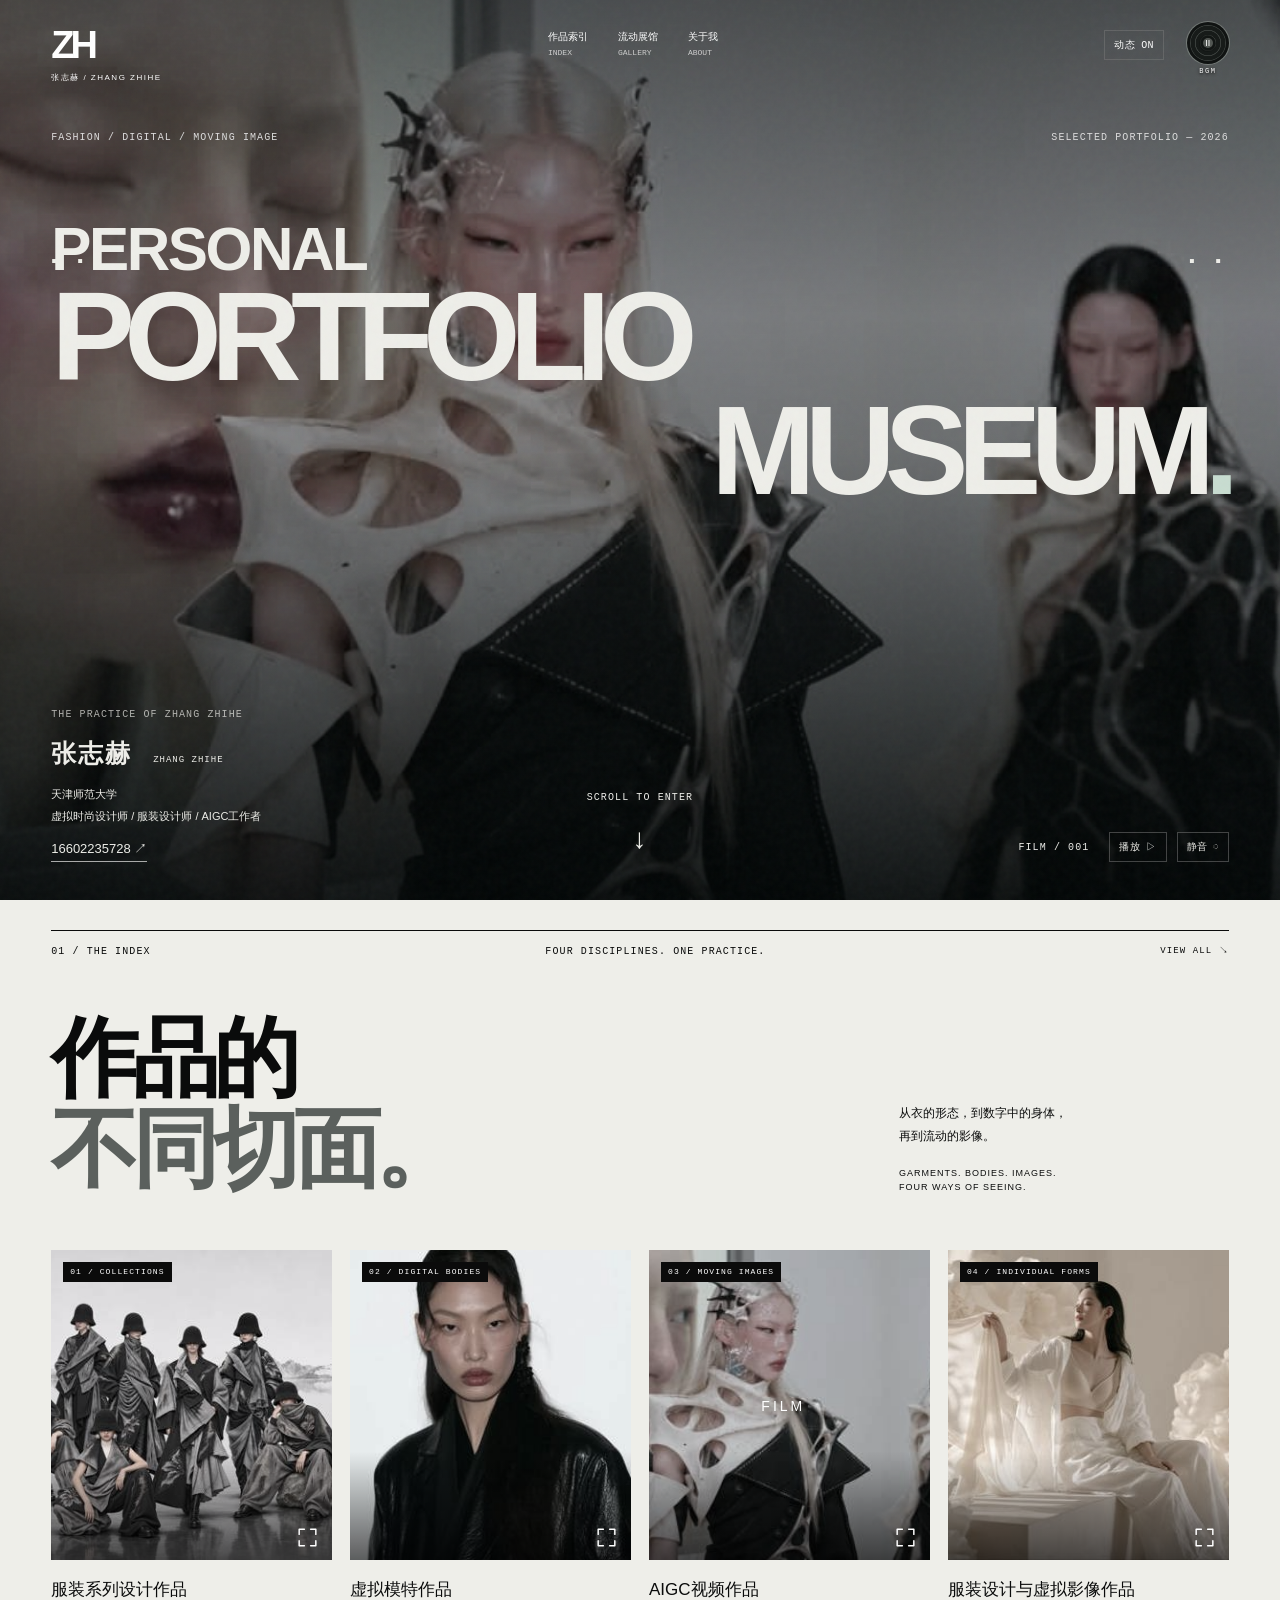
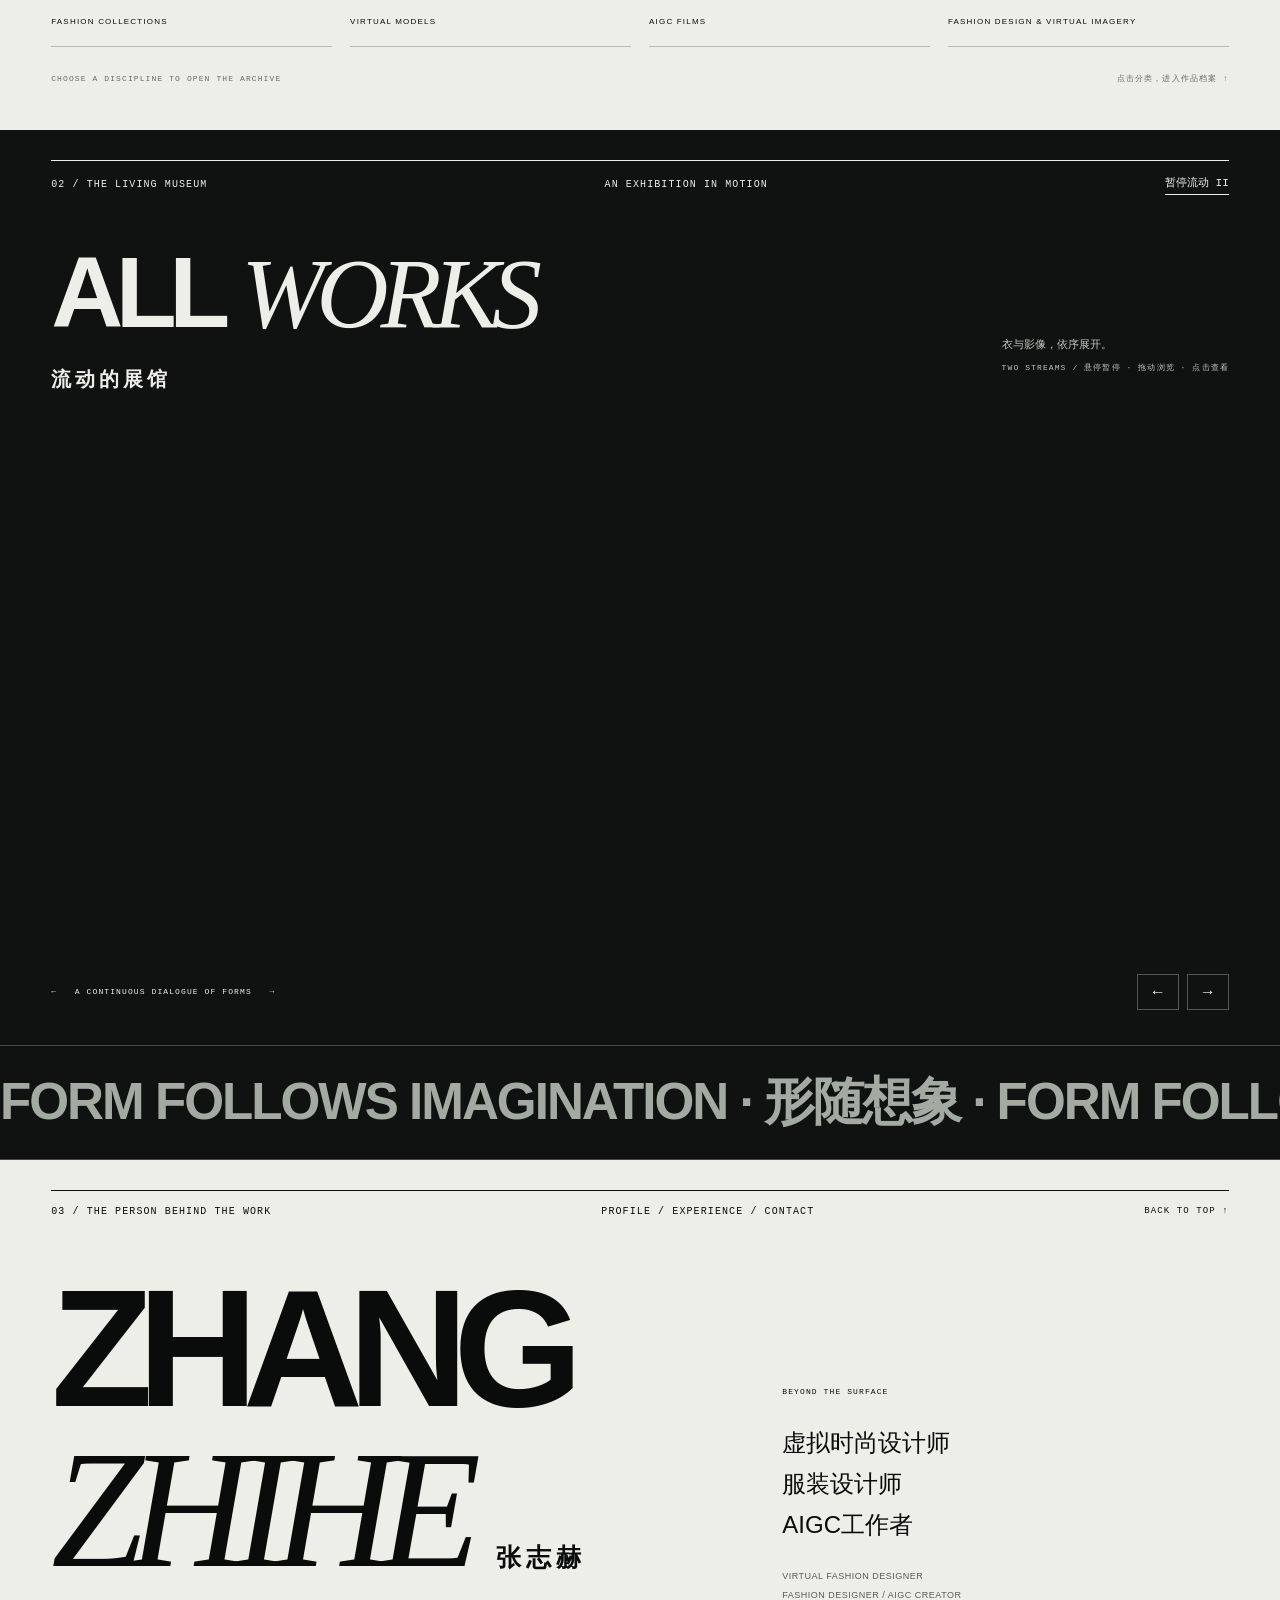
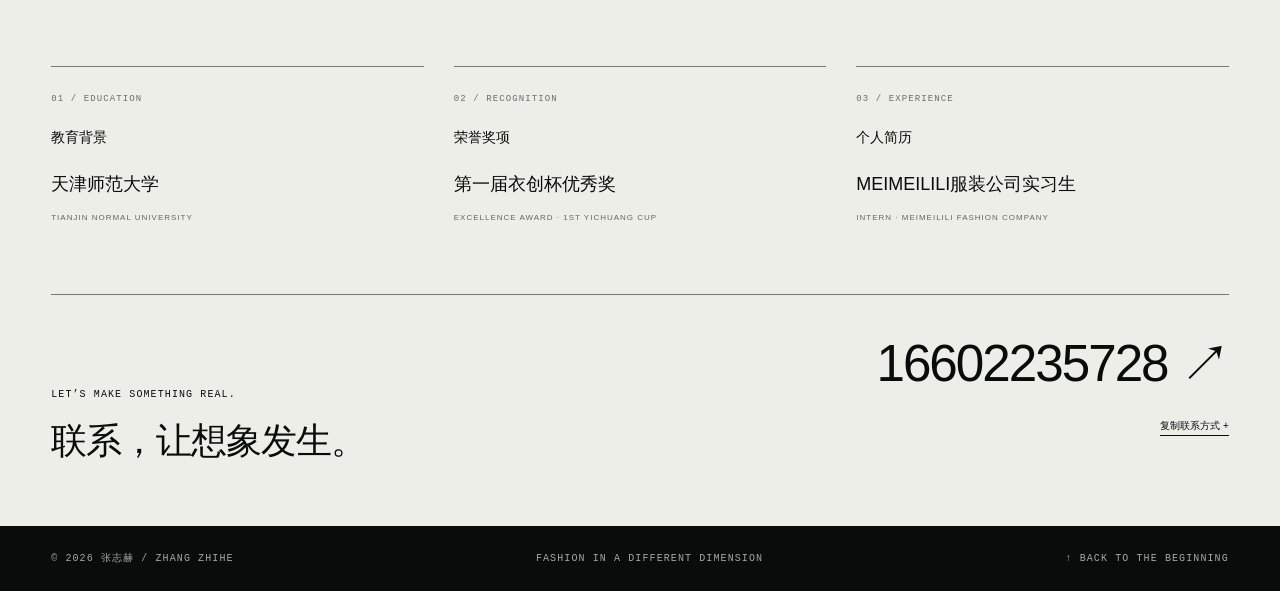
==== commit c18a7bda: "Fix stalled image retries and independent soundtrack startup; reduce hero bandwidth" ====
--- a/index.html
+++ b/index.html
@@ -1,12 +1,13 @@
-<!doctype html><html lang="zh-CN"><head><meta charset="utf-8"><meta name="viewport" content="width=device-width,initial-scale=1"><meta name="description" content="张志赫｜天津师范大学。虚拟时尚设计师、服装设计师、AIGC工作者。服装、虚拟模特与动态影像作品集。"><title>张志赫 ZHANG ZHIHE — PERSONAL PORTFOLIO MUSEUM</title><link rel="stylesheet" href="style.css?v=13"></head><body><audio id="background-music" src="assets/background-music-mobile.mp3" loop preload="none"></audio><button id="music-toggle" class="music-control" aria-label="背景音乐：点击播放" aria-pressed="false" title="背景音乐：点击播放"><span class="record-disc" aria-hidden="true"><i></i></span><span class="music-state" aria-hidden="true">▷</span><span class="music-label" aria-hidden="true">BGM</span></button>
+<!doctype html><html lang="zh-CN"><head><meta charset="utf-8"><meta name="viewport" content="width=device-width,initial-scale=1"><meta name="description" content="张志赫｜天津师范大学。虚拟时尚设计师、服装设计师、AIGC工作者。服装、虚拟模特与动态影像作品集。"><title>张志赫 ZHANG ZHIHE — PERSONAL PORTFOLIO MUSEUM</title><link rel="stylesheet" href="style.css?v=14"></head><body><audio id="background-music" src="assets/background-music-mobile.mp3" loop preload="metadata"></audio><button id="music-toggle" class="music-control" aria-label="背景音乐：点击播放" aria-pressed="false" title="背景音乐：点击播放"><span class="record-disc" aria-hidden="true"><i></i></span><span class="music-state" aria-hidden="true">▷</span><span class="music-label" aria-hidden="true">BGM</span></button>
 <a class="skip" href="#collections">跳至作品分类</a><div class="grain" aria-hidden="true"></div><div class="cursor" aria-hidden="true"><span></span><small>EXPLORE</small></div><div class="cursor-echo" aria-hidden="true"></div><div class="cursor-preview" aria-hidden="true"><img alt=""></div><div class="reading-progress" aria-hidden="true"></div>
 <header><a class="wordmark" href="#home">ZH<span>张志赫 / ZHANG ZHIHE</span></a><nav aria-label="主要导航"><a href="#collections">作品索引 <i>INDEX</i></a><a href="#museum">流动展馆 <i>GALLERY</i></a><a href="#about">关于我 <i>ABOUT</i></a></nav><button id="motion" class="tiny" aria-pressed="false">动态 ON</button></header>
-<main><section id="home" class="hero"><img class="hero-cover" src="assets/hero-cover.jpg" alt="" fetchpriority="high" aria-hidden="true"><video id="hero-video" autoplay muted loop playsinline webkit-playsinline preload="metadata" poster="assets/hero-cover.jpg" aria-label="BETWEEN SELVES 动态视觉"><source src="assets/hero-mobile.mp4" media="(max-width: 760px)" type="video/mp4"><source src="assets/hero-film.mp4" type="video/mp4"></video><div class="hero-shade"></div><div class="hero-top mono"><span>FASHION / DIGITAL / MOVING IMAGE</span><span>SELECTED PORTFOLIO — 2026</span></div><div class="register r1" aria-hidden="true">▪ ▪</div><div class="register r2" aria-hidden="true">▪ ▪</div><h1 class="museum-title"><span class="personal-title">PERSONAL</span><span>PORTFOLIO</span><span>MUSEUM<span class="title-dot">.</span></span></h1><div class="hero-bottom"><div class="hero-bio"><p class="mono eyebrow">THE PRACTICE OF ZHANG ZHIHE</p><h2>张志赫 <span>ZHANG ZHIHE</span></h2><p>天津师范大学</p><p>虚拟时尚设计师 / 服装设计师 / AIGC工作者</p><a href="tel:16602235728">16602235728 ↗︎</a></div><a class="scroll-cue mono" href="#collections"><span>SCROLL TO ENTER</span><b>↓</b></a><div class="film-controls"><span class="mono">FILM / 001</span><button id="play" class="tiny">播放 ▷</button><button id="sound" class="tiny" aria-pressed="false">静音 ◌</button></div></div></section>
-<section id="collections" class="collections"><div class="section-meta mono"><span>01 / THE INDEX</span><span>FOUR DISCIPLINES. ONE PRACTICE.</span><a href="#museum">VIEW ALL ↘</a></div><div class="index-heading"><h2>作品的<br><em>不同切面。</em></h2><p>从衣的形态，到数字中的身体，<br>再到流动的影像。<span>GARMENTS. BODIES. IMAGES.<br>FOUR WAYS OF SEEING.</span></p></div><div class="category-grid"><button class="category" data-cat="series"><div class="category-img"><img src="assets/thumbs/ashes.jpg?v=13" alt="服装系列设计：灰烬辞" loading="lazy"><span class="category-no mono">01 / COLLECTIONS</span><span class="category-arrow" aria-hidden="true"><svg viewBox="0 0 24 24"><path d="M9 4H4v5m11-5h5v5M4 15v5h5m11-5v5h-5"/></svg></span></div><div class="category-label"><h3>服装系列设计作品</h3><span>FASHION COLLECTIONS</span></div></button><button class="category" data-cat="models"><div class="category-img"><img src="assets/thumbs/virtual-model-01.jpg?v=13" alt="虚拟模特作品" loading="lazy"><span class="category-no mono">02 / DIGITAL BODIES</span><span class="category-arrow" aria-hidden="true"><svg viewBox="0 0 24 24"><path d="M9 4H4v5m11-5h5v5M4 15v5h5m11-5v5h-5"/></svg></span></div><div class="category-label"><h3>虚拟模特作品</h3><span>VIRTUAL MODELS</span></div></button><button class="category" data-cat="films"><div class="category-img"><img src="assets/thumbs/film-poster.jpg?v=13" alt="AIGC视频作品片段" loading="lazy"><span class="category-no mono">03 / MOVING IMAGES</span><span class="play-symbol film-wordmark">FILM</span><span class="category-arrow" aria-hidden="true"><svg viewBox="0 0 24 24"><path d="M9 4H4v5m11-5h5v5M4 15v5h5m11-5v5h-5"/></svg></span></div><div class="category-label"><h3>AIGC视频作品</h3><span>AIGC FILMS</span></div></button><button class="category" data-cat="garments"><div class="category-img"><img src="assets/thumbs/fashion-image-01.jpg?v=13" alt="服装设计与虚拟影像作品" loading="lazy"><span class="category-no mono">04 / INDIVIDUAL FORMS</span><span class="category-arrow" aria-hidden="true"><svg viewBox="0 0 24 24"><path d="M9 4H4v5m11-5h5v5M4 15v5h5m11-5v5h-5"/></svg></span></div><div class="category-label"><h3>服装设计与虚拟影像作品</h3><span>FASHION DESIGN &amp; VIRTUAL IMAGERY</span></div></button></div><div class="index-footer mono"><span>CHOOSE A DISCIPLINE TO OPEN THE ARCHIVE</span><span>点击分类，进入作品档案 ↑</span></div></section>
+<main><section id="home" class="hero"><img class="hero-cover" src="assets/hero-cover.jpg" alt="" fetchpriority="high" aria-hidden="true"><video id="hero-video" autoplay muted loop playsinline webkit-playsinline preload="metadata" poster="assets/hero-cover.jpg" aria-label="BETWEEN SELVES 动态视觉"><source src="assets/hero-mobile.mp4" type="video/mp4"></video><div class="hero-shade"></div><div class="hero-top mono"><span>FASHION / DIGITAL / MOVING IMAGE</span><span>SELECTED PORTFOLIO — 2026</span></div><div class="register r1" aria-hidden="true">▪ ▪</div><div class="register r2" aria-hidden="true">▪ ▪</div><h1 class="museum-title"><span class="personal-title">PERSONAL</span><span>PORTFOLIO</span><span>MUSEUM<span class="title-dot">.</span></span></h1><div class="hero-bottom"><div class="hero-bio"><p class="mono eyebrow">THE PRACTICE OF ZHANG ZHIHE</p><h2>张志赫 <span>ZHANG ZHIHE</span></h2><p>天津师范大学</p><p>虚拟时尚设计师 / 服装设计师 / AIGC工作者</p><a href="tel:16602235728">16602235728 ↗︎</a></div><a class="scroll-cue mono" href="#collections"><span>SCROLL TO ENTER</span><b>↓</b></a><div class="film-controls"><span class="mono">FILM / 001</span><button id="play" class="tiny">播放 ▷</button><button id="sound" class="tiny" aria-pressed="false">静音 ◌</button></div></div></section>
+<section id="collections" class="collections"><div class="section-meta mono"><span>01 / THE INDEX</span><span>FOUR DISCIPLINES. ONE PRACTICE.</span><a href="#museum">VIEW ALL ↘</a></div><div class="index-heading"><h2>作品的<br><em>不同切面。</em></h2><p>从衣的形态，到数字中的身体，<br>再到流动的影像。<span>GARMENTS. BODIES. IMAGES.<br>FOUR WAYS OF SEEING.</span></p></div><div class="category-grid"><button class="category" data-cat="series"><div class="category-img"><img src="assets/thumbs/ashes.jpg?v=14" alt="服装系列设计：灰烬辞" loading="lazy"><span class="category-no mono">01 / COLLECTIONS</span><span class="category-arrow" aria-hidden="true"><svg viewBox="0 0 24 24"><path d="M9 4H4v5m11-5h5v5M4 15v5h5m11-5v5h-5"/></svg></span></div><div class="category-label"><h3>服装系列设计作品</h3><span>FASHION COLLECTIONS</span></div></button><button class="category" data-cat="models"><div class="category-img"><img src="assets/thumbs/virtual-model-01.jpg?v=14" alt="虚拟模特作品" loading="lazy"><span class="category-no mono">02 / DIGITAL BODIES</span><span class="category-arrow" aria-hidden="true"><svg viewBox="0 0 24 24"><path d="M9 4H4v5m11-5h5v5M4 15v5h5m11-5v5h-5"/></svg></span></div><div class="category-label"><h3>虚拟模特作品</h3><span>VIRTUAL MODELS</span></div></button><button class="category" data-cat="films"><div class="category-img"><img src="assets/thumbs/film-poster.jpg?v=14" alt="AIGC视频作品片段" loading="lazy"><span class="category-no mono">03 / MOVING IMAGES</span><span class="play-symbol film-wordmark">FILM</span><span class="category-arrow" aria-hidden="true"><svg viewBox="0 0 24 24"><path d="M9 4H4v5m11-5h5v5M4 15v5h5m11-5v5h-5"/></svg></span></div><div class="category-label"><h3>AIGC视频作品</h3><span>AIGC FILMS</span></div></button><button class="category" data-cat="garments"><div class="category-img"><img src="assets/thumbs/fashion-image-01.jpg?v=14" alt="服装设计与虚拟影像作品" loading="lazy"><span class="category-no mono">04 / INDIVIDUAL FORMS</span><span class="category-arrow" aria-hidden="true"><svg viewBox="0 0 24 24"><path d="M9 4H4v5m11-5h5v5M4 15v5h5m11-5v5h-5"/></svg></span></div><div class="category-label"><h3>服装设计与虚拟影像作品</h3><span>FASHION DESIGN &amp; VIRTUAL IMAGERY</span></div></button></div><div class="index-footer mono"><span>CHOOSE A DISCIPLINE TO OPEN THE ARCHIVE</span><span>点击分类，进入作品档案 ↑</span></div></section>
 <section id="museum" class="museum"><div class="section-meta mono"><span>02 / THE LIVING MUSEUM</span><span>AN EXHIBITION IN MOTION</span><button id="gallery-pause" class="text-button" aria-pressed="false">暂停流动 II</button></div><div class="museum-heading"><h2>ALL <em>WORKS</em><span>流动的展馆</span></h2><p>衣与影像，依序展开。<br><span class="mono">TWO STREAMS / 悬停暂停 · 拖动浏览 · 点击查看</span></p></div><div class="gallery-window" tabindex="0" aria-label="全部作品流动展馆，可横向滚动或使用下方按钮"><div id="gallery-track" class="gallery-track"></div></div><div class="gallery-footer"><span class="mono">← &nbsp; A CONTINUOUS DIALOGUE OF FORMS &nbsp; →</span><div><button id="previous" aria-label="上一件作品">←</button><button id="next" aria-label="下一件作品">→</button></div></div><div class="type-stream" aria-hidden="true"><div>FORM FOLLOWS IMAGINATION · 形随想象 · FORM FOLLOWS IMAGINATION · 形随想象 · </div></div></section>
 <section id="about" class="about"><div class="section-meta mono"><span>03 / THE PERSON BEHIND THE WORK</span><span>PROFILE / EXPERIENCE / CONTACT</span><a href="#home">BACK TO TOP ↑</a></div><div class="about-heading"><h2>ZHANG<br><em>ZHIHE</em><span>张志赫</span></h2><div class="about-intro"><span class="mono">BEYOND THE SURFACE</span><p>虚拟时尚设计师<br>服装设计师<br>AIGC工作者</p><small>VIRTUAL FASHION DESIGNER<br>FASHION DESIGNER / AIGC CREATOR</small></div></div><div class="profile-grid"><div><span class="mono">01 / EDUCATION</span><h3>教育背景</h3><p>天津师范大学</p><small>TIANJIN NORMAL UNIVERSITY</small></div><div><span class="mono">02 / RECOGNITION</span><h3>荣誉奖项</h3><p>第一届衣创杯优秀奖</p><small>EXCELLENCE AWARD · 1ST YICHUANG CUP</small></div><div><span class="mono">03 / EXPERIENCE</span><h3>个人简历</h3><p>MEIMEILILI服装公司实习生</p><small>INTERN · MEIMEILILI FASHION COMPANY</small></div></div><div class="contact-line"><div><span class="mono">LET’S MAKE SOMETHING REAL.</span><h3>联系，让想象发生。</h3></div><div class="phone"><a href="tel:16602235728">16602235728 ↗︎</a><button id="copy-phone" class="text-button">复制联系方式 +</button><span id="copy-status" aria-live="polite"></span></div></div></section></main>
 <footer class="mono"><span>© 2026 张志赫 / ZHANG ZHIHE</span><span>FASHION IN A DIFFERENT DIMENSION</span><a href="#home">↑ BACK TO THE BEGINNING</a></footer>
 <dialog id="archive" class="archive" aria-labelledby="archive-title"><div class="archive-header"><a href="#collections" id="back-index">← 返回分类 / BACK TO INDEX</a><span class="mono">SELECTED ARCHIVE</span><button id="close-archive" aria-label="关闭分类">×</button></div><div class="archive-body"><span id="archive-kicker" class="mono"></span><h2 id="archive-title"></h2><p id="archive-note"></p><div id="archive-controls" class="archive-controls" hidden><span class="mono">左列 ↓ · 右列 ↑ &nbsp; / &nbsp; 悬停暂停 · 拖动浏览 · 点击放大</span><button id="archive-pause" class="text-button" aria-pressed="false">暂停流动 II</button></div><div id="archive-grid"></div></div></dialog>
 <dialog id="artwork" class="artwork" aria-labelledby="artwork-title"><div class="artwork-bar"><span class="mono">VIEW IMAGE</span><button id="image-size" class="text-button" hidden>原尺寸 ↗︎</button><button id="close-artwork" aria-label="关闭作品">×</button></div><div id="artwork-body"></div></dialog>
-<script src="script.js?v=13"></script></body></html>
+<script src="script.js?v=14"></script></body></html>
 
+
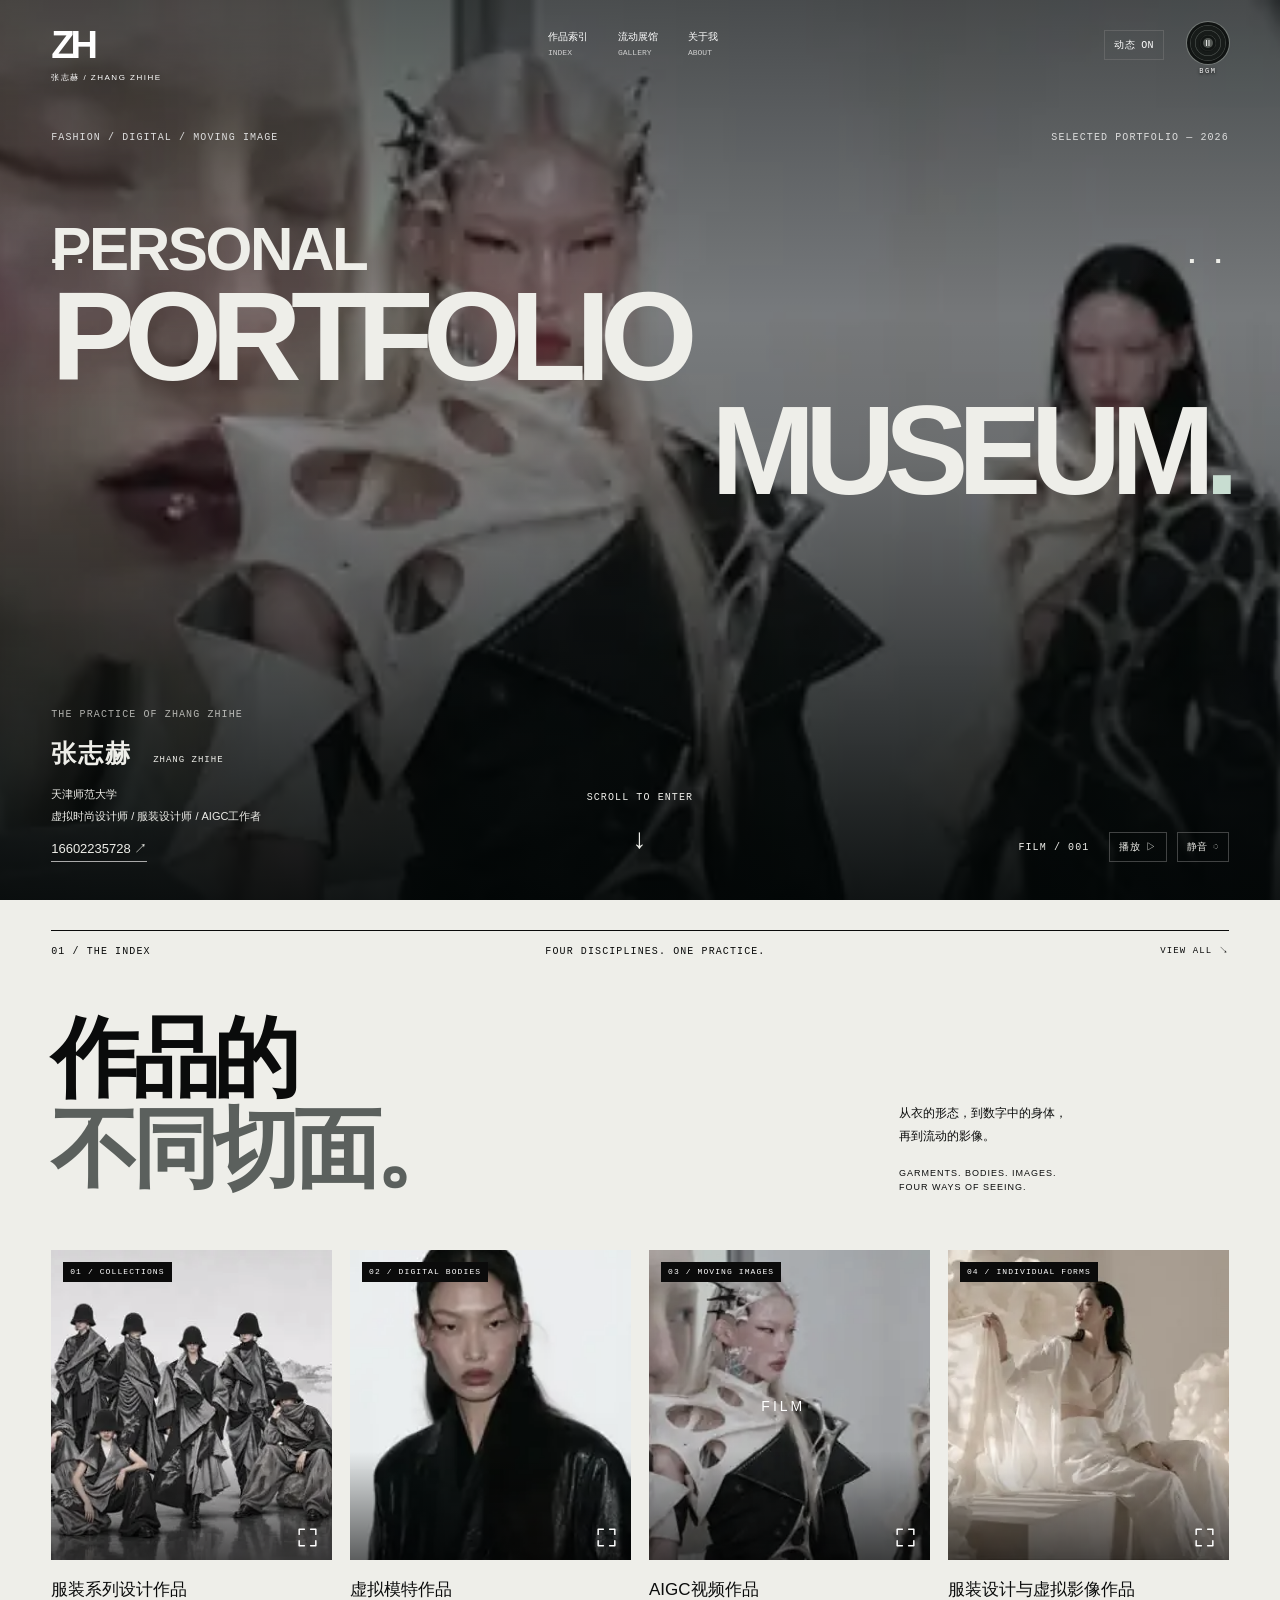
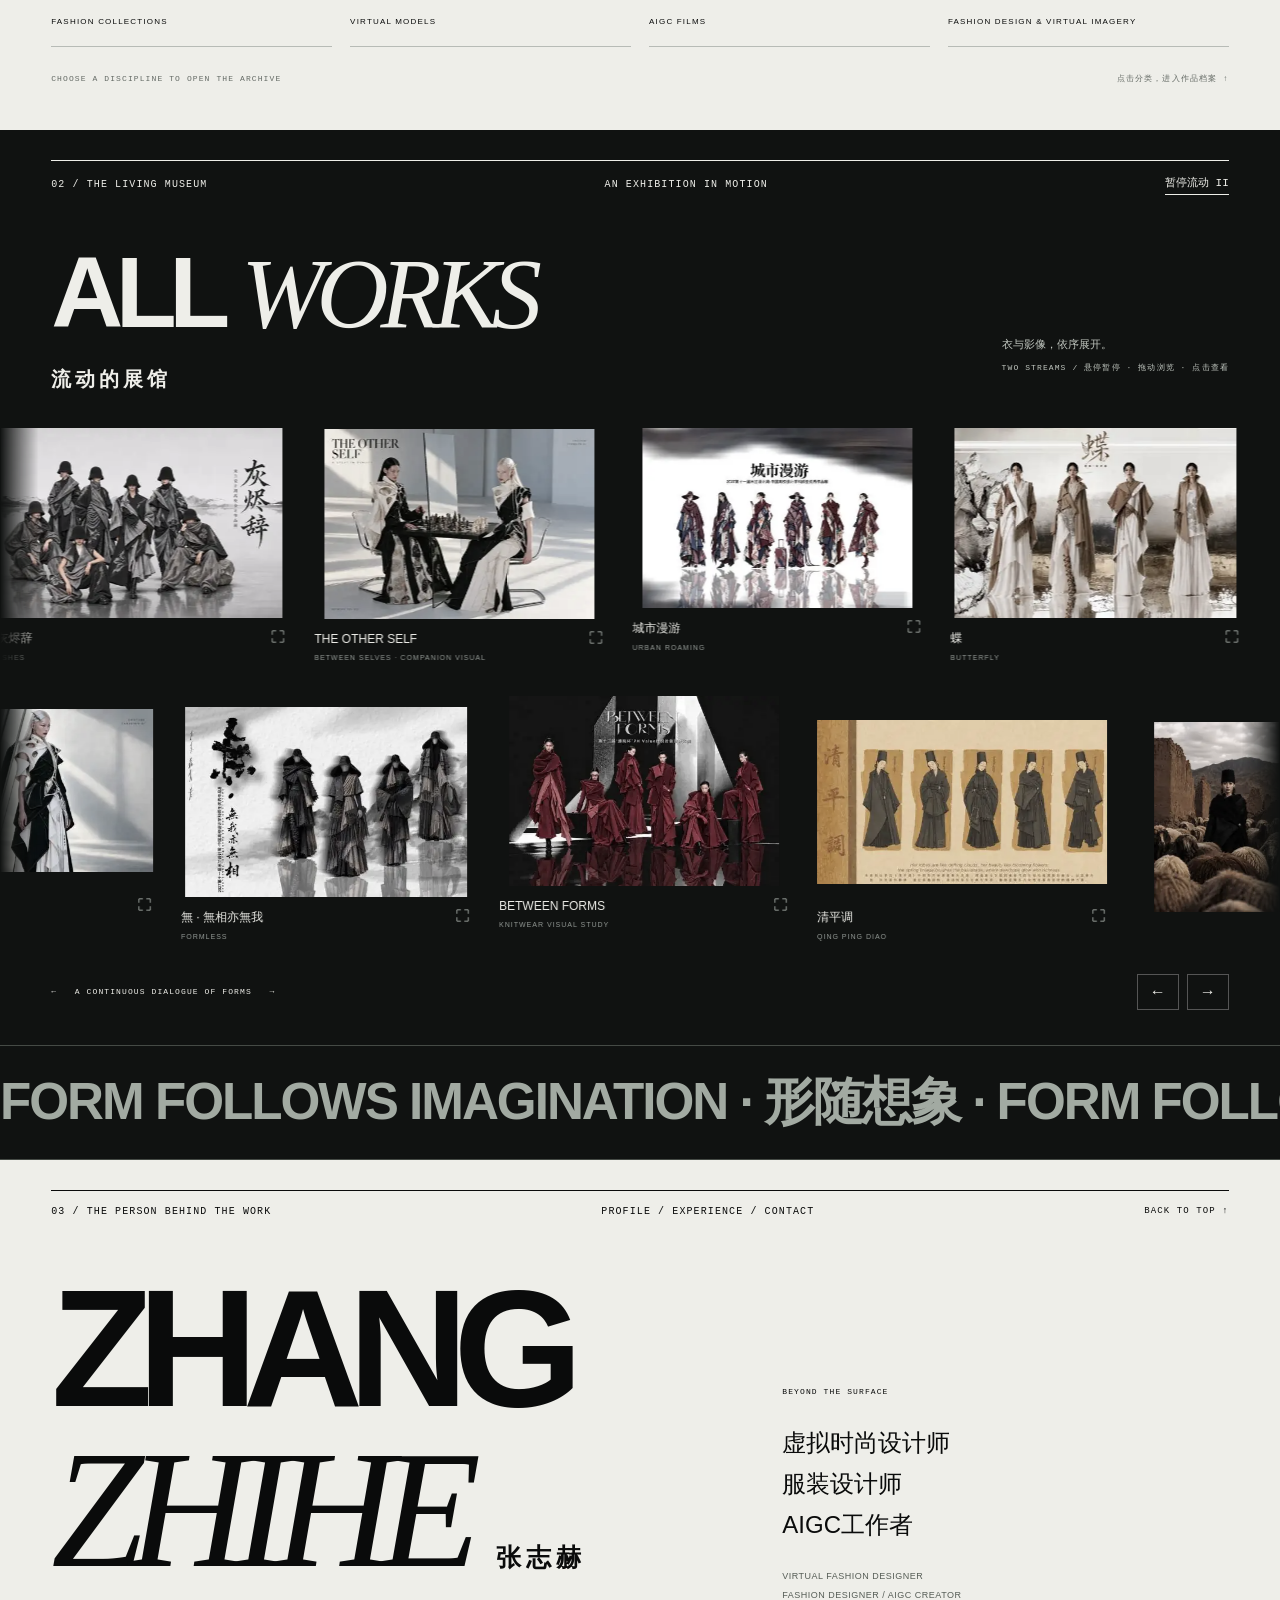
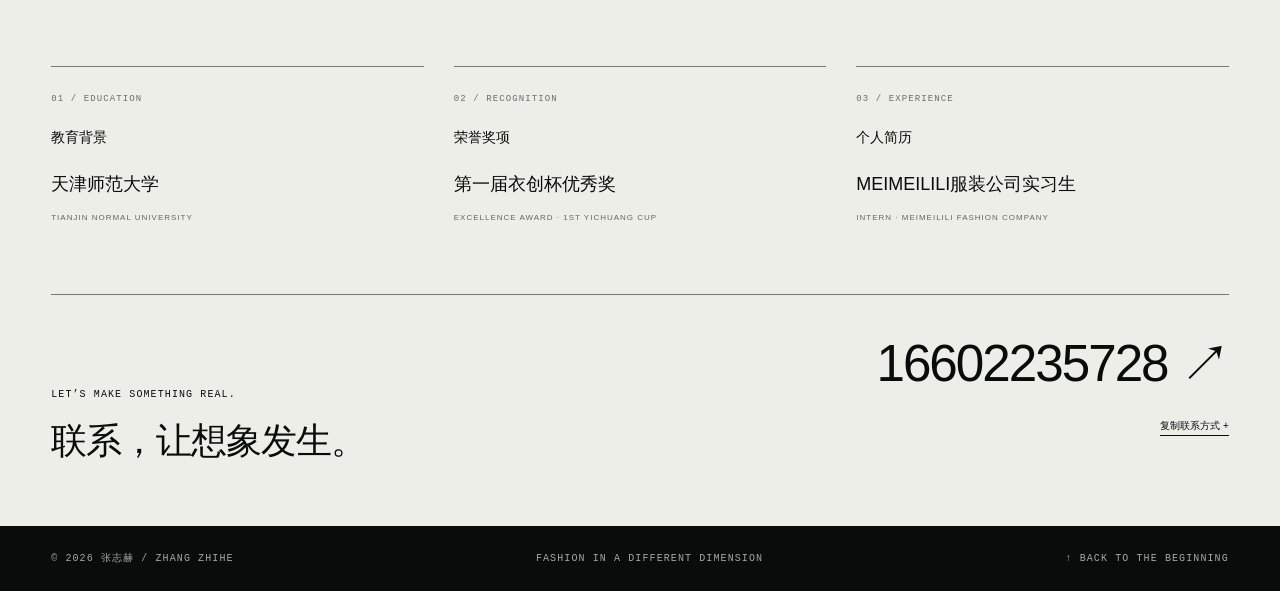
==== commit e5a6ee8b: "Bundle compact previews into standalone page to eliminate stalled gallery requests and reduce animat" ====
--- a/index.html
+++ b/index.html
@@ -1,13 +1,206 @@
-<!doctype html><html lang="zh-CN"><head><meta charset="utf-8"><meta name="viewport" content="width=device-width,initial-scale=1"><meta name="description" content="张志赫｜天津师范大学。虚拟时尚设计师、服装设计师、AIGC工作者。服装、虚拟模特与动态影像作品集。"><title>张志赫 ZHANG ZHIHE — PERSONAL PORTFOLIO MUSEUM</title><link rel="stylesheet" href="style.css?v=14"></head><body><audio id="background-music" src="assets/background-music-mobile.mp3" loop preload="metadata"></audio><button id="music-toggle" class="music-control" aria-label="背景音乐：点击播放" aria-pressed="false" title="背景音乐：点击播放"><span class="record-disc" aria-hidden="true"><i></i></span><span class="music-state" aria-hidden="true">▷</span><span class="music-label" aria-hidden="true">BGM</span></button>
+<!doctype html><html lang="zh-CN"><head><meta charset="utf-8"><meta name="viewport" content="width=device-width,initial-scale=1"><meta name="description" content="张志赫｜天津师范大学。虚拟时尚设计师、服装设计师、AIGC工作者。服装、虚拟模特与动态影像作品集。"><title>张志赫 ZHANG ZHIHE — PERSONAL PORTFOLIO MUSEUM</title><style>:root{--black:#0a0b0b;--white:#eeeee9;--line:#343635;--dim:#979d99;--acid:#d4e1d5}*{box-sizing:border-box}html{scroll-behavior:smooth;scroll-padding-top:70px}body{margin:0;background:var(--black);color:var(--white);font-family:Arial,'Helvetica Neue','PingFang SC','Microsoft YaHei',sans-serif;overflow-x:hidden}button,a{-webkit-tap-highlight-color:transparent}a{color:inherit;text-decoration:none}button{font:inherit;color:inherit;background:none;border:0;cursor:pointer}a:focus-visible,button:focus-visible,[tabindex]:focus-visible{outline:2px solid var(--acid);outline-offset:5px}button:disabled{opacity:.4;cursor:default}.mono{font:10px/1.5 'Courier New',monospace;letter-spacing:1.1px}.tiny{font:10px monospace;letter-spacing:.3px;padding:7px 9px;border:1px solid #7778;white-space:nowrap}.tiny:hover{background:var(--white);color:#111}.text-button{font-size:11px;padding:0;border-bottom:1px solid currentColor;line-height:1.8}.grain{position:fixed;inset:0;z-index:80;pointer-events:none;opacity:.035;background-image:url("data:image/svg+xml,%3Csvg viewBox='0 0 160 160' xmlns='http://www.w3.org/2000/svg'%3E%3Cfilter id='n'%3E%3CfeTurbulence type='fractalNoise' baseFrequency='.85' numOctaves='3' stitchTiles='stitch'/%3E%3C/filter%3E%3Cpath fill='white' filter='url(%23n)' d='M0 0h160v160H0z'/%3E%3C/svg%3E")}.reading-progress{height:2px;background:var(--white);width:0;position:fixed;top:0;left:0;z-index:100}.cursor,.cursor-echo{position:fixed;left:0;top:0;pointer-events:none;z-index:150;opacity:0;mix-blend-mode:difference;will-change:transform}.cursor{width:32px;height:32px;border:1px solid white;border-radius:50%;display:grid;place-items:center}.cursor span{width:4px;height:4px;background:white}.cursor small{position:absolute;top:37px;font:8px monospace;letter-spacing:2px;color:white}.cursor-echo{width:68px;height:68px;border:1px solid #aaa;border-radius:50%}.cursor.hovering{width:70px;height:70px;background:#fff2}.skip{position:fixed;top:-70px;left:10px;z-index:200;background:white;color:black;padding:10px}.skip:focus{top:10px}header{position:absolute;z-index:20;top:0;left:0;width:100%;display:flex;justify-content:space-between;align-items:start;padding:30px 4%;color:white}.wordmark{font-size:38px;line-height:.8;letter-spacing:-4px;font-weight:900}.wordmark span{display:block;font:8px Arial;letter-spacing:1.5px;margin-top:12px}nav{display:flex;gap:30px;font-size:10px}nav a{display:flex;flex-direction:column;gap:4px}nav i{font:8px monospace;color:#cecece}nav a:hover{opacity:.6}.hero{height:max(760px,100svh);max-height:1250px;position:relative;isolation:isolate;overflow:hidden}.hero>video,.hero-shade{position:absolute;inset:0;width:100%;height:100%;object-fit:cover;z-index:-2}.hero>video{filter:brightness(.72) saturate(.65)}.hero-shade{z-index:-1;background:linear-gradient(180deg,#03060666,transparent 35%,#01070715 50%,#020606dd)}.hero-top{position:absolute;top:130px;left:4%;right:4%;display:flex;justify-content:space-between;color:#ddd}.register{position:absolute;top:28%;font-size:16px;letter-spacing:8px}.r1{left:4%}.r2{right:4%}h1{position:absolute;left:4%;right:4%;top:31%;margin:0;font-size:clamp(80px,11.6vw,190px);font-weight:600;line-height:.84;letter-spacing:-.085em;display:flex;flex-direction:column;pointer-events:none}h1>span:last-child{align-self:end}.title-dot{color:#c8ddd1}.hero-bottom{position:absolute;left:4%;right:4%;bottom:38px;display:flex;justify-content:space-between;align-items:end;gap:25px}.eyebrow{opacity:.7;margin:0 0 15px}.hero-bio h2{font-size:25px;margin:0 0 15px;letter-spacing:2px}.hero-bio h2 span{font:9px monospace;margin-left:12px;letter-spacing:1px}.hero-bio p:not(.eyebrow){font-size:11px;line-height:1.7;margin:4px 0}.hero-bio>a{display:inline-block;margin-top:10px;font-size:13px;border-bottom:1px solid #aaa;padding-bottom:3px}.scroll-cue{text-align:center;display:flex;flex-direction:column;gap:15px}.scroll-cue b{font-size:28px;font-weight:normal;animation:bob 2s infinite}.film-controls{display:flex;align-items:center;gap:10px}.film-controls>span{margin-right:10px}.section-meta{border-top:1px solid;display:flex;justify-content:space-between;gap:15px;padding:13px 0;align-items:center}.section-meta>a{font-size:9px}.collections{padding:30px 4% 45px;background:var(--white);color:var(--black)}.index-heading{display:flex;justify-content:space-between;align-items:end;margin:40px 0 55px}.index-heading h2{font-size:clamp(48px,6.8vw,108px);font-weight:600;line-height:1.05;letter-spacing:-6px;margin:0}.index-heading h2 em{font-style:normal;color:#5b605d}.index-heading p{font-size:12px;line-height:1.9;margin:0;width:28%}.index-heading p span{display:block;font-size:9px;margin-top:18px;line-height:1.6;letter-spacing:1px}.category-grid{display:grid;grid-template-columns:repeat(4,1fr);gap:18px}.category{padding:0;text-align:left;min-width:0}.category-img{height:310px;position:relative;overflow:hidden;background:#333}.category-img:after{content:'';position:absolute;inset:0;background:linear-gradient(transparent 65%,#0009);pointer-events:none}.category-img img{height:100%;width:100%;object-fit:cover;filter:grayscale(.5);transition:filter .6s,transform .8s}.category:nth-child(1) img{object-position:41%}.category:nth-child(2) img{object-position:72%}.category:nth-child(4) img{object-position:57%}.category:hover img{filter:grayscale(0);transform:scale(1.06)}.category-no{position:absolute;left:12px;top:12px;background:#0b0b0b;color:white;padding:4px 7px;font-size:8px;z-index:1}.category-arrow{position:absolute;right:12px;bottom:10px;color:white;z-index:1;font-size:30px}.play-symbol{position:absolute;top:45%;left:40%;color:white;font-size:50px}.category-label{padding-top:18px;border-bottom:1px solid #b7bbb6;padding-bottom:18px}.category-label h3{font-size:17px;font-weight:500;margin:0 0 8px}.category-label>span{font-size:8px;letter-spacing:1.2px}.index-footer{display:flex;justify-content:space-between;padding-top:26px;font-size:8px;color:#646a65}.museum{padding:30px 0 0;background:#101211;overflow:hidden}.museum>.section-meta,.museum-heading,.gallery-footer{margin-left:4%;margin-right:4%}.museum-heading{display:flex;justify-content:space-between;align-items:end;margin-top:45px;margin-bottom:15px}.museum-heading h2{font-size:clamp(65px,11vw,170px);line-height:.84;letter-spacing:-.075em;font-weight:600;margin:0}.museum-heading h2 em{font:italic 1em Georgia,serif;letter-spacing:-.08em;font-weight:400}.museum-heading h2>span{display:block;font-size:20px;letter-spacing:4px;margin-top:20px}.museum-heading p{font-size:11px;line-height:2;color:#c1c7c0}.museum-heading p .mono{font-size:8px}.gallery-window{overflow-x:auto;scrollbar-width:none;cursor:grab;touch-action:pan-x pan-y;padding:35px 4% 15px}.gallery-window::-webkit-scrollbar{display:none}.gallery-window.dragging{cursor:grabbing}.gallery-track{display:flex;align-items:center;gap:55px;width:max-content;min-height:460px}.exhibit{flex-shrink:0;width:440px;margin:0;padding:0;text-align:left}.exhibit:nth-child(3n+2){width:340px;align-self:start;margin-top:45px}.exhibit:nth-child(3n){width:470px;align-self:end;margin-bottom:12px}.exhibit img{display:block;width:100%;height:300px;object-fit:contain;background:#090a09;transition:filter .7s,transform .6s;filter:saturate(.65)}.exhibit:hover img{filter:saturate(1);transform:translateY(-7px)}.exhibit:nth-child(3n+2) img{height:280px;object-fit:cover}.exhibit figcaption{padding:15px 0;display:flex;justify-content:space-between;gap:20px}.exhibit figcaption strong{font-size:14px;font-weight:400}.exhibit figcaption small{display:block;font-size:8px;letter-spacing:1px;color:var(--dim);margin-top:7px}.exhibit figcaption>span{font:10px monospace;color:var(--dim)}.gallery-footer{display:flex;align-items:center;justify-content:space-between;padding:10px 0 35px}.gallery-footer .mono{font-size:8px}.gallery-footer button{width:42px;height:36px;border:1px solid #555;margin-left:8px}.gallery-footer button:hover{background:white;color:black}.type-stream{border-top:1px solid #454a45;border-bottom:1px solid #454a45;padding:22px 0;overflow:hidden;font-size:clamp(28px,4vw,60px);font-weight:600;letter-spacing:-2px;color:#a2aaa2;white-space:nowrap}.type-stream>div{width:max-content;animation:stream 32s linear infinite}.about{background:var(--white);color:var(--black);padding:30px 4% 60px}.about-heading{display:grid;grid-template-columns:1.4fr 1fr;align-items:end;margin:50px 0 60px;gap:9%}.about-heading h2{font-size:clamp(90px,13vw,210px);letter-spacing:-.09em;line-height:.8;font-weight:600;margin:0;position:relative}.about-heading h2 em{font:italic 1em Georgia;font-weight:400;letter-spacing:-.09em}.about-heading h2>span{display:inline-block;font-size:25px;letter-spacing:5px;margin-left:30px}.about-intro{padding-bottom:4px}.about-intro .mono{font-size:8px}.about-intro p{font-size:24px;line-height:1.7;margin:25px 0 20px}.about-intro small{font-size:9px;line-height:1.6;color:#565d56;letter-spacing:.5px}.profile-grid{display:grid;grid-template-columns:repeat(3,1fr);gap:30px}.profile-grid>div{border-top:1px solid #777;padding:20px 0}.profile-grid .mono{color:#676e68;font-size:9px}.profile-grid h3{font-weight:400;font-size:14px;margin:22px 0 25px}.profile-grid p{font-size:18px;margin:0 0 10px}.profile-grid small{font-size:8px;letter-spacing:1px;color:#606860}.contact-line{border-top:1px solid #777;margin-top:50px;padding-top:35px;display:flex;justify-content:space-between;align-items:end;gap:30px}.contact-line h3{font-size:36px;letter-spacing:-1px;font-weight:400;margin:15px 0 0}.phone{display:flex;flex-direction:column;align-items:end;gap:18px}.phone>a{font-size:clamp(25px,4vw,60px);letter-spacing:-2px}.phone .text-button{font-size:10px}.phone>span{font-size:10px;min-height:12px}footer{padding:25px 4%;display:flex;justify-content:space-between;gap:20px;font-size:8px;color:#a3aaa3}.archive{position:fixed;inset:0;width:100%;height:100dvh;max-width:none;max-height:none;margin:0;border:0;background:var(--white);color:var(--black);padding:0;overflow:auto}.archive::backdrop,.artwork::backdrop{background:#000e}.archive-header{position:sticky;top:0;z-index:5;background:var(--white);border-bottom:1px solid #bbb;padding:18px 4%;display:flex;justify-content:space-between;align-items:center;gap:15px}.archive-header a{font-size:10px}.archive-header button,.artwork-bar button{font-size:29px;width:40px;height:35px;line-height:1}.archive-body{padding:40px 4% 80px}.archive-body>h2{font-size:clamp(40px,7vw,100px);font-weight:500;letter-spacing:-4px;margin:20px 0}.archive-body>p{font-size:12px;line-height:1.8;color:#5d655e;margin-bottom:40px}.archive-body>p:empty{display:none}#archive-grid{display:grid;grid-template-columns:1fr 1fr;gap:45px 30px}.archive-item{padding:0;text-align:left;min-width:0}.archive-item .archive-image{position:relative;overflow:hidden;background:#d6dad4}.archive-item img{width:100%;height:auto;display:block;transition:transform .7s}.archive-item:hover img{transform:scale(1.03)}.archive-item.garment .archive-image{height:470px}.archive-item.garment img{height:100%;object-fit:cover}.archive-item.model .archive-image{height:430px}.archive-item.model img{height:100%;object-fit:cover;object-position:70%}.archive-item h3{font-size:21px;font-weight:500;margin:15px 0 6px}.archive-item p{font-size:10px;color:#656b65;margin:0}.archive-image>span{position:absolute;bottom:15px;right:15px;background:white;color:black;width:35px;height:35px;display:grid;place-items:center;font-size:22px}.artwork{width:min(1100px,94vw);max-height:94dvh;background:var(--black);color:var(--white);border:1px solid #555;padding:0}.artwork-bar{display:flex;justify-content:space-between;align-items:center;padding:10px 20px;position:sticky;top:0;background:#0a0b0be8;z-index:3;backdrop-filter:blur(10px)}.artwork img,.artwork video{width:100%;height:auto;display:block}.artwork-text{padding:25px 28px 40px}.artwork-text h2{font-size:34px;font-weight:500;letter-spacing:-1px;margin:0 0 15px}.artwork-text p{font-size:12px;line-height:1.9;color:#aab2aa;max-width:700px}.artwork-text a{font-size:11px;border-bottom:1px solid}.artwork-facts{display:flex;justify-content:space-between;margin:25px 0;font-size:10px}.motion-off *,.motion-off *:before,.motion-off *:after{animation-play-state:paused!important}.motion-off .cursor,.motion-off .cursor-echo{display:none}.motion-off{scroll-behavior:auto}@keyframes bob{50%{transform:translateY(7px)}}@keyframes stream{to{transform:translateX(-50%)}}@media(min-width:1700px){.category-img{height:410px}}@media(max-width:1000px){.hero{height:900px;max-height:none}h1{top:34%}.film-controls{flex-wrap:wrap;width:160px;justify-content:end}.film-controls>span{width:100%;text-align:right;margin-right:0}.category-grid{grid-template-columns:1fr 1fr;gap:35px 20px}.category-img{height:330px}.about-heading h2>span{display:block;margin:20px 0 0}.about-intro p{font-size:21px}.profile-grid p{font-size:16px}.scroll-cue{display:none}.index-heading h2{letter-spacing:-3px}.hero-top{font-size:8px}}@media(max-width:600px){header{padding:22px 5%;align-items:start}.wordmark{font-size:30px}.wordmark span{font-size:6px;letter-spacing:.6px}nav{gap:13px;font-size:9px;margin-top:2px}nav i{display:none}header>.tiny{position:absolute;right:5%;top:65px;font-size:8px;padding:4px 6px}.hero{height:100svh;min-height:720px}.hero>video{object-position:55% center}.hero-top{top:110px;left:5%;right:5%;font-size:7px;letter-spacing:.4px;gap:20px}.hero-top>span:last-child{max-width:95px;text-align:right}.register{top:25%;font-size:11px}h1{font-size:15.1vw;top:34%;left:5%;right:5%;line-height:.92;letter-spacing:-.075em}h1>span:last-child{align-self:start}.hero-bottom{left:5%;right:5%;bottom:25px;gap:15px}.hero-bio h2{font-size:23px}.hero-bio h2 span{display:block;font-size:8px;margin:8px 0 0}.hero-bio p:not(.eyebrow){font-size:10px}.hero-bio .eyebrow{font-size:6px;letter-spacing:.5px}.hero-bio>a{font-size:13px}.film-controls{width:65px;gap:7px}.film-controls>span{font-size:7px}.film-controls .tiny{font-size:8px;padding:5px}.section-meta{font-size:7px;letter-spacing:.4px;gap:10px}.section-meta>span:nth-child(2){display:none}.collections{padding:25px 5% 30px}.index-heading{margin:25px 0 30px;display:block}.index-heading h2{font-size:54px;letter-spacing:-4px}.index-heading p{width:auto;margin:25px 0 0;font-size:11px}.index-heading p span{font-size:8px;margin-top:10px}.category-grid{gap:28px 12px}.category-img{height:220px}.category-no{left:6px;top:6px;padding:4px;font-size:6px;letter-spacing:0}.category-arrow{font-size:24px}.category-label{padding:12px 0}.category-label h3{font-size:13px;line-height:1.5}.category-label>span{font-size:6px;letter-spacing:.5px}.index-footer{font-size:6px;letter-spacing:0;gap:20px}.index-footer>span:first-child{max-width:140px}.museum{padding-top:25px}.museum>.section-meta,.museum-heading,.gallery-footer{margin-left:5%;margin-right:5%}.museum-heading{display:block;margin-top:35px}.museum-heading h2{font-size:70px}.museum-heading h2>span{font-size:16px;margin-top:16px}.museum-heading p{margin-top:25px;font-size:10px}.gallery-window{padding-top:12px}.gallery-track{min-height:370px;gap:30px}.exhibit{width:300px}.exhibit:nth-child(3n+2){width:250px;margin-top:25px}.exhibit:nth-child(3n){width:310px}.exhibit img{height:230px}.exhibit:nth-child(3n+2) img{height:230px}.exhibit figcaption strong{font-size:13px}.gallery-footer .mono{font-size:6px;max-width:190px}.gallery-footer button{width:35px}.type-stream{font-size:34px;padding:18px 0}.about{padding:25px 5% 35px}.about-heading{display:block;margin:30px 0 35px}.about-heading h2{font-size:100px;line-height:.8}.about-heading h2>span{font-size:21px;display:inline-block;margin-left:24px;letter-spacing:3px}.about-intro{margin-top:40px;display:grid;grid-template-columns:1fr 1fr;gap:20px;align-items:start}.about-intro>.mono{grid-column:1/-1}.about-intro p{font-size:17px;margin:0;line-height:1.8}.about-intro small{font-size:7px;line-height:1.8}.profile-grid{grid-template-columns:1fr;gap:15px}.profile-grid>div{padding:18px 0 10px}.profile-grid h3{margin:12px 0 15px}.profile-grid p{font-size:18px}.contact-line{display:block;margin-top:25px}.contact-line h3{font-size:27px}.contact-line .mono{font-size:8px}.phone{align-items:start;margin-top:30px;gap:15px}.phone>a{font-size:38px}footer{padding:20px 5%;font-size:6px;letter-spacing:.1px;flex-wrap:wrap}footer>span:nth-child(2){display:none}.archive-header{padding:12px 5%}.archive-header .mono{display:none}.archive-body{padding:30px 5% 60px}.archive-body>h2{font-size:40px;letter-spacing:-2px}.archive-body>p{font-size:10px}#archive-grid{grid-template-columns:1fr;gap:30px}.archive-item.garment .archive-image,.archive-item.model .archive-image{height:420px}.artwork-text{padding:20px}.artwork-text h2{font-size:28px}.cursor,.cursor-echo{display:none}}@media(hover:none){.cursor,.cursor-echo{display:none}}@media(prefers-reduced-motion:reduce){html{scroll-behavior:auto}*,*:before,*:after{animation:none!important;transition:none!important}.cursor,.cursor-echo{display:none}}
+
+.cursor-preview{position:fixed;top:0;left:0;width:150px;height:100px;padding:5px;background:#eeeee9;pointer-events:none;z-index:140;opacity:0;transition:opacity .25s;box-shadow:0 15px 30px #0005;will-change:transform}.cursor-preview.visible{opacity:.85}.cursor-preview img{width:100%;height:100%;object-fit:cover}.motion-off .cursor-preview{display:none}@media(hover:none),(max-width:600px),(prefers-reduced-motion:reduce){.cursor-preview{display:none}}
+
+/* Expanded archive and museum title */
+h1.museum-title{top:25%;font-size:clamp(70px,9.8vw,156px);line-height:.83;gap:.08em}h1.museum-title .personal-title{font-size:.48em;letter-spacing:-.04em}h1.museum-title>span:nth-child(2){align-self:start}h1.museum-title>span:last-child{align-self:end}.archive-item.garment .archive-image{height:auto;background:#e3e5df}.archive-item.garment img{height:530px;object-fit:contain;object-position:center!important}.exhibit.individual,.exhibit.individual:nth-child(n){width:265px;align-self:center;margin-top:0;margin-bottom:0}.exhibit.individual img,.exhibit.individual:nth-child(n) img{height:350px;object-fit:contain}.exhibit.individual figcaption strong{font-size:13px}.category:nth-child(4) img{object-position:center 40%}@media(max-width:600px){h1.museum-title{top:29%;font-size:15.5vw;gap:.12em}.archive-item.garment img{height:460px}.exhibit.individual,.exhibit.individual:nth-child(n){width:220px}.exhibit.individual img,.exhibit.individual:nth-child(n) img{height:300px}}
+
+/* Native-ratio, caption-free image archives */
+.sr-only{position:absolute;width:1px;height:1px;padding:0;overflow:hidden;clip-path:inset(50%);white-space:nowrap}.archive-item.image-only .archive-image{height:auto;background:transparent}.archive-item.image-only img{width:100%;height:auto;object-fit:contain}.archive-item.image-only:hover img{transform:none}.image-viewer{width:fit-content;max-width:96vw;max-height:96dvh}.image-viewer .artwork-bar{gap:28px;padding:8px 14px}.image-viewer .artwork-bar>.mono{visibility:hidden}.artwork-bar #image-size{font-size:11px;width:auto;height:auto;line-height:1.8}.image-stage{overflow:auto;max-width:94vw;max-height:calc(94dvh - 55px);display:flex;align-items:start;justify-content:center}.image-viewer .image-stage img{width:auto;height:auto;max-width:94vw;max-height:calc(94dvh - 55px);object-fit:contain}.image-viewer.actual-size{width:96vw}.image-viewer.actual-size .image-stage{display:block}.image-viewer.actual-size .image-stage img{max-width:none;max-height:none;width:auto;height:auto}.exhibit.individual img{background:transparent}.category-label h3{line-height:1.45}.category:nth-child(2) img{object-position:center 25%}@media(max-width:600px){.category-label h3{font-size:12px}.category-label>span{font-size:5.5px}.image-viewer .artwork-bar{gap:12px}.image-viewer .artwork-bar>.mono{display:none}}
+
+/* Two counterflow columns, small thumbnails, image-first interaction */
+.flow-archive .archive-body{padding:24px 4% 20px;max-width:1100px;margin:auto}.flow-archive .archive-body>h2{font-size:clamp(28px,3.3vw,48px);letter-spacing:-1.8px;margin:12px 0 18px}.archive-controls{display:flex;justify-content:space-between;gap:18px;align-items:center;margin-bottom:18px;color:#505650}.archive-controls[hidden]{display:none}.archive-controls .mono{font-size:9px}.archive-controls button{white-space:nowrap;font-size:10px}#archive-grid.vertical-flow{display:grid;grid-template-columns:1fr 1fr;gap:38px;max-width:780px;margin:0 auto}.flow-lane{position:relative;overflow:hidden;cursor:grab}.flow-lane.dragging{cursor:grabbing;user-select:none}.vertical-lane{height:calc(100dvh - 250px);min-height:340px;max-height:820px;touch-action:pan-x;mask-image:linear-gradient(transparent,#000 5%,#000 95%,transparent)}.flow-track{display:flex;will-change:transform;gap:28px;width:max-content}.flow-group{display:flex;gap:28px;flex-shrink:0}.vertical-lane .flow-track,.vertical-lane .flow-group{flex-direction:column;gap:24px;width:100%}.vertical-flow .archive-item{width:100%;display:block}.vertical-flow .archive-image,.vertical-flow .image-only .archive-image{height:260px;background:#e3e5df}.vertical-flow .archive-item img,.vertical-flow .image-only img{width:100%;height:100%;object-fit:contain;transition:transform .35s}.vertical-flow .archive-item:hover img{transform:scale(1.035)}.vertical-flow .archive-image>span{width:27px;height:27px;right:9px;bottom:9px;font-size:17px}.vertical-flow .film-card .archive-image{height:190px;background:#151715}.vertical-flow .film-card img{object-fit:contain}.vertical-flow .archive-item h3{font-size:13px;margin:10px 0 4px}.vertical-flow .archive-item p{font-size:8px}.vertical-flow .archive-item:focus-visible{outline-color:#101411;outline-offset:-3px}.gallery-window{overflow:hidden;padding:25px 0 14px;cursor:auto}.horizontal-lane{height:290px;touch-action:pan-y;mask-image:linear-gradient(90deg,transparent,#000 3%,#000 97%,transparent)}.horizontal-lane+.horizontal-lane{margin-top:12px}.horizontal-lane .flow-group{align-items:center}.horizontal-lane .exhibit,.horizontal-lane .exhibit:nth-child(n){width:290px;align-self:center;margin:0;padding:0;flex-shrink:0}.horizontal-lane .exhibit.individual,.horizontal-lane .exhibit.individual:nth-child(n){width:190px}.horizontal-lane .exhibit img,.horizontal-lane .exhibit:nth-child(n) img{height:220px;object-fit:contain;background:transparent}.horizontal-lane .exhibit figcaption{padding:10px 0}.horizontal-lane .exhibit figcaption strong{font-size:12px}.horizontal-lane .exhibit figcaption small{font-size:7px}.row-1 .exhibit:nth-child(2n){transform:translateY(12px)}.row-0 .exhibit:nth-child(3n){transform:translateY(-10px)}.motion-off .flow-track{transform:none!important;will-change:auto}.motion-off .flow-lane{overflow:auto;mask-image:none}.motion-off .loop-copy,.motion-off [data-repeat]{display:none}.motion-off .vertical-lane{touch-action:pan-y}.motion-off .horizontal-lane{overflow-x:auto}.flow-archive .archive-header{z-index:6}
+@media(max-width:600px){.flow-archive .archive-body{padding:22px 5% 15px}.flow-archive .archive-body>h2{font-size:27px;letter-spacing:-1px;line-height:1.35;margin:10px 0 15px}.archive-controls{gap:12px;margin-bottom:15px}.archive-controls .mono{font-size:7px;letter-spacing:0;max-width:205px;line-height:1.7}.archive-controls button{font-size:9px}#archive-grid.vertical-flow{grid-template-columns:1fr 1fr;gap:14px}.vertical-lane{height:calc(100dvh - 245px);min-height:300px}.vertical-flow .archive-image,.vertical-flow .image-only .archive-image{height:210px}.vertical-flow .film-card .archive-image{height:100px}.vertical-flow .archive-item h3{font-size:10px;line-height:1.5}.vertical-flow .archive-item p{font-size:6px}.horizontal-lane{height:235px}.horizontal-lane .exhibit,.horizontal-lane .exhibit:nth-child(n){width:230px}.horizontal-lane .exhibit.individual,.horizontal-lane .exhibit.individual:nth-child(n){width:145px}.horizontal-lane .exhibit img,.horizontal-lane .exhibit:nth-child(n) img{height:180px}.flow-track,.flow-group{gap:20px}.horizontal-lane .flow-track,.horizontal-lane .flow-group{gap:28px}.horizontal-lane .exhibit figcaption strong{font-size:10px}.horizontal-lane+.horizontal-lane{margin-top:7px}}
+
+.museum-heading{margin-top:28px}.museum-heading h2{font-size:clamp(65px,7.8vw,125px)}.horizontal-lane{height:255px}.horizontal-lane .exhibit img,.horizontal-lane .exhibit:nth-child(n) img{height:190px}@media(max-width:600px){.museum-heading{margin-top:25px}.museum-heading h2{font-size:65px}.horizontal-lane{height:215px}.horizontal-lane .exhibit img,.horizontal-lane .exhibit:nth-child(n) img{height:165px}}
+
+/* Intrinsic image proportions: the tile follows the image, without a mat. */
+.vertical-lane .flow-group{align-items:center}.vertical-flow .archive-item.image-only{--thumb-height:260px;width:min(100%,calc(var(--thumb-height) * var(--image-ratio)));flex-shrink:0}.vertical-flow .archive-item.image-only .archive-image{height:auto;background:transparent;overflow:hidden}.vertical-flow .archive-item.image-only img{display:block;width:100%;height:auto;object-fit:initial;transform:none}.vertical-flow .archive-item.image-only:hover img{transform:none}.vertical-flow .archive-item.image-only:hover .archive-image>span{background:#111;color:#fff}.vertical-flow .archive-item.image-only .archive-image>span{transition:background .2s,color .2s}@media(max-width:600px){.vertical-flow .archive-item.image-only{--thumb-height:210px}}
+
+#archive-grid:not(.vertical-flow) .film-card .archive-image{aspect-ratio:16/9}#archive-grid:not(.vertical-flow) .film-card img{width:100%;height:100%;object-fit:cover;object-position:center 40%}
+
+/* Screen-fitting 16:9 playback for the latest film. */
+.artwork.wide-video-viewer{width:min(1100px,94vw,calc((94dvh - 180px)*16/9));max-height:94dvh}.wide-video-viewer #detail-video{width:100%;height:auto;aspect-ratio:16/9;object-fit:contain;background:#000}.wide-video-viewer .artwork-text{padding:16px 22px 20px}.wide-video-viewer .artwork-text h2{font-size:24px;margin:0 0 8px}.wide-video-viewer .artwork-text>.mono,.wide-video-viewer .artwork-text>p{display:none}.wide-video-viewer .artwork-facts{margin:10px 0 12px}@media(max-width:600px){.artwork.wide-video-viewer{width:94vw}.wide-video-viewer .artwork-text{padding:12px 16px 16px}.wide-video-viewer .artwork-text h2{font-size:21px}}
+
+/* Small record control, kept available in archive and artwork dialogs. */
+header>.tiny{margin-right:65px}.music-control{position:fixed;right:4%;top:22px;z-index:110;width:42px;height:42px;padding:0;border-radius:50%;display:grid;place-items:center;color:#fff;background:#101312;box-shadow:0 0 0 1px #a2aaa277;isolation:isolate}.record-disc{position:absolute;inset:3px;border-radius:50%;background:repeating-radial-gradient(circle at center,#171b19 0 2px,#393e3b 2.5px 3px,#171b19 3.5px 5px);animation:record-spin 5s linear infinite;animation-play-state:paused}.record-disc i{position:absolute;inset:13px;background:#d6ddd5;border-radius:50%}.music-control.playing .record-disc{animation-play-state:running}.music-state{position:relative;z-index:1;font:9px Arial;color:#fff;background:#101312aa;border-radius:50%;width:17px;height:17px;display:grid;place-items:center}.music-label{position:absolute;top:46px;font:7px/1 monospace;letter-spacing:1.5px;left:0;right:0;text-align:center;text-shadow:0 1px 3px #000}.music-control:hover{box-shadow:0 0 0 2px #d6ddd5}.music-control.in-dialog,.archive-header .music-control,.artwork-bar .music-control{position:relative;top:auto;right:auto;flex-shrink:0;width:34px;height:34px;margin-left:auto;margin-right:12px;line-height:1}.music-control.in-dialog .music-label{display:none}.music-control.in-dialog .record-disc i{inset:10px}.music-control.in-dialog .music-state{font-size:8px}.archive-header .music-control{color:#fff}.artwork-bar .music-control{margin-left:auto}.artwork-bar:has(.music-control) #image-size{margin-left:0}@keyframes record-spin{to{transform:rotate(360deg)}}@media(max-width:600px){header>.tiny{margin-right:0;right:calc(5% + 52px);top:65px}.music-control{right:5%;top:58px;width:34px;height:34px}.music-control .record-disc i{inset:10px}.music-label{top:38px;font-size:6px}.archive-header .music-control,.artwork-bar .music-control{margin-right:2px;width:31px;height:31px}}
+
+
+/* Reserve space before deferred archive pictures arrive. */
+.archive-item img{aspect-ratio:auto 4/3}
+
+/* A real cover stays visible until the browser is rendering video frames. */
+.hero>.hero-cover{position:absolute;inset:0;width:100%;height:100%;object-fit:cover;object-position:55% center;z-index:-2;filter:brightness(.72) saturate(.65)}
+.hero>video{opacity:0}.hero.video-ready>video{opacity:1}
+@media(max-width:600px){.hero{height:100svh;min-height:620px}.hero-bottom{bottom:max(24px,env(safe-area-inset-bottom))}.grain{display:none}}
+
+/* Keep the first screen steady while mobile browser chrome collapses. */
+@media(max-width:760px){.hero{height:var(--hero-height,100svh);max-height:none;min-height:620px}}
+
+/* Crisp, neutral line icons stay consistent on iOS and never become emoji. */
+.work-open-icon{display:grid!important;place-items:center;border-radius:50%;background:rgba(245,245,239,.9)!important;color:#222!important;width:26px!important;height:26px!important;box-shadow:0 0 0 1px #2221;font-size:10px!important}
+.work-open-icon svg,.inline-open-icon svg,.category-arrow svg{display:block;width:17px;height:17px;fill:none;stroke:currentColor;stroke-width:1.4;stroke-linecap:round;stroke-linejoin:round}
+.work-open-icon.video-label{border-radius:2px;width:auto!important;min-width:34px;padding:0 6px;font-size:10px!important;letter-spacing:1px}
+.inline-open-icon{display:inline-flex;vertical-align:middle;margin-left:5px}
+.category-arrow svg{width:25px;height:25px}
+.play-symbol.film-wordmark{font:14px/1 Arial,sans-serif;letter-spacing:3px;top:48%;left:40%}
+.video-status{display:flex;align-items:center;justify-content:space-between;gap:12px;padding:10px 16px;background:#181b18;color:#cdd1ca;font-size:11px;line-height:1.6}
+.video-status[hidden]{display:none}.video-status button{border-bottom:1px solid currentColor;white-space:nowrap;font-size:11px;padding:0 0 2px;color:#fff}
+
+
+/* Avoid a full-screen SVG noise filter composited over every moving frame. */
+.grain{display:none}
+</style></head><body><audio id="background-music" src="assets/background-music-mobile.mp3" loop preload="metadata"></audio><button id="music-toggle" class="music-control" aria-label="背景音乐：点击播放" aria-pressed="false" title="背景音乐：点击播放"><span class="record-disc" aria-hidden="true"><i></i></span><span class="music-state" aria-hidden="true">▷</span><span class="music-label" aria-hidden="true">BGM</span></button>
 <a class="skip" href="#collections">跳至作品分类</a><div class="grain" aria-hidden="true"></div><div class="cursor" aria-hidden="true"><span></span><small>EXPLORE</small></div><div class="cursor-echo" aria-hidden="true"></div><div class="cursor-preview" aria-hidden="true"><img alt=""></div><div class="reading-progress" aria-hidden="true"></div>
 <header><a class="wordmark" href="#home">ZH<span>张志赫 / ZHANG ZHIHE</span></a><nav aria-label="主要导航"><a href="#collections">作品索引 <i>INDEX</i></a><a href="#museum">流动展馆 <i>GALLERY</i></a><a href="#about">关于我 <i>ABOUT</i></a></nav><button id="motion" class="tiny" aria-pressed="false">动态 ON</button></header>
-<main><section id="home" class="hero"><img class="hero-cover" src="assets/hero-cover.jpg" alt="" fetchpriority="high" aria-hidden="true"><video id="hero-video" autoplay muted loop playsinline webkit-playsinline preload="metadata" poster="assets/hero-cover.jpg" aria-label="BETWEEN SELVES 动态视觉"><source src="assets/hero-mobile.mp4" type="video/mp4"></video><div class="hero-shade"></div><div class="hero-top mono"><span>FASHION / DIGITAL / MOVING IMAGE</span><span>SELECTED PORTFOLIO — 2026</span></div><div class="register r1" aria-hidden="true">▪ ▪</div><div class="register r2" aria-hidden="true">▪ ▪</div><h1 class="museum-title"><span class="personal-title">PERSONAL</span><span>PORTFOLIO</span><span>MUSEUM<span class="title-dot">.</span></span></h1><div class="hero-bottom"><div class="hero-bio"><p class="mono eyebrow">THE PRACTICE OF ZHANG ZHIHE</p><h2>张志赫 <span>ZHANG ZHIHE</span></h2><p>天津师范大学</p><p>虚拟时尚设计师 / 服装设计师 / AIGC工作者</p><a href="tel:16602235728">16602235728 ↗︎</a></div><a class="scroll-cue mono" href="#collections"><span>SCROLL TO ENTER</span><b>↓</b></a><div class="film-controls"><span class="mono">FILM / 001</span><button id="play" class="tiny">播放 ▷</button><button id="sound" class="tiny" aria-pressed="false">静音 ◌</button></div></div></section>
-<section id="collections" class="collections"><div class="section-meta mono"><span>01 / THE INDEX</span><span>FOUR DISCIPLINES. ONE PRACTICE.</span><a href="#museum">VIEW ALL ↘</a></div><div class="index-heading"><h2>作品的<br><em>不同切面。</em></h2><p>从衣的形态，到数字中的身体，<br>再到流动的影像。<span>GARMENTS. BODIES. IMAGES.<br>FOUR WAYS OF SEEING.</span></p></div><div class="category-grid"><button class="category" data-cat="series"><div class="category-img"><img src="assets/thumbs/ashes.jpg?v=14" alt="服装系列设计：灰烬辞" loading="lazy"><span class="category-no mono">01 / COLLECTIONS</span><span class="category-arrow" aria-hidden="true"><svg viewBox="0 0 24 24"><path d="M9 4H4v5m11-5h5v5M4 15v5h5m11-5v5h-5"/></svg></span></div><div class="category-label"><h3>服装系列设计作品</h3><span>FASHION COLLECTIONS</span></div></button><button class="category" data-cat="models"><div class="category-img"><img src="assets/thumbs/virtual-model-01.jpg?v=14" alt="虚拟模特作品" loading="lazy"><span class="category-no mono">02 / DIGITAL BODIES</span><span class="category-arrow" aria-hidden="true"><svg viewBox="0 0 24 24"><path d="M9 4H4v5m11-5h5v5M4 15v5h5m11-5v5h-5"/></svg></span></div><div class="category-label"><h3>虚拟模特作品</h3><span>VIRTUAL MODELS</span></div></button><button class="category" data-cat="films"><div class="category-img"><img src="assets/thumbs/film-poster.jpg?v=14" alt="AIGC视频作品片段" loading="lazy"><span class="category-no mono">03 / MOVING IMAGES</span><span class="play-symbol film-wordmark">FILM</span><span class="category-arrow" aria-hidden="true"><svg viewBox="0 0 24 24"><path d="M9 4H4v5m11-5h5v5M4 15v5h5m11-5v5h-5"/></svg></span></div><div class="category-label"><h3>AIGC视频作品</h3><span>AIGC FILMS</span></div></button><button class="category" data-cat="garments"><div class="category-img"><img src="assets/thumbs/fashion-image-01.jpg?v=14" alt="服装设计与虚拟影像作品" loading="lazy"><span class="category-no mono">04 / INDIVIDUAL FORMS</span><span class="category-arrow" aria-hidden="true"><svg viewBox="0 0 24 24"><path d="M9 4H4v5m11-5h5v5M4 15v5h5m11-5v5h-5"/></svg></span></div><div class="category-label"><h3>服装设计与虚拟影像作品</h3><span>FASHION DESIGN &amp; VIRTUAL IMAGERY</span></div></button></div><div class="index-footer mono"><span>CHOOSE A DISCIPLINE TO OPEN THE ARCHIVE</span><span>点击分类，进入作品档案 ↑</span></div></section>
+<main><section id="home" class="hero"><img class="hero-cover" src="[data-uri]" alt="" fetchpriority="high" aria-hidden="true"><video id="hero-video" autoplay muted loop playsinline webkit-playsinline preload="metadata" poster="[data-uri]" aria-label="BETWEEN SELVES 动态视觉"><source data-src="assets/hero-mobile.mp4" type="video/mp4"></video><div class="hero-shade"></div><div class="hero-top mono"><span>FASHION / DIGITAL / MOVING IMAGE</span><span>SELECTED PORTFOLIO — 2026</span></div><div class="register r1" aria-hidden="true">▪ ▪</div><div class="register r2" aria-hidden="true">▪ ▪</div><h1 class="museum-title"><span class="personal-title">PERSONAL</span><span>PORTFOLIO</span><span>MUSEUM<span class="title-dot">.</span></span></h1><div class="hero-bottom"><div class="hero-bio"><p class="mono eyebrow">THE PRACTICE OF ZHANG ZHIHE</p><h2>张志赫 <span>ZHANG ZHIHE</span></h2><p>天津师范大学</p><p>虚拟时尚设计师 / 服装设计师 / AIGC工作者</p><a href="tel:16602235728">16602235728 ↗︎</a></div><a class="scroll-cue mono" href="#collections"><span>SCROLL TO ENTER</span><b>↓</b></a><div class="film-controls"><span class="mono">FILM / 001</span><button id="play" class="tiny">播放 ▷</button><button id="sound" class="tiny" aria-pressed="false">静音 ◌</button></div></div></section>
+<section id="collections" class="collections"><div class="section-meta mono"><span>01 / THE INDEX</span><span>FOUR DISCIPLINES. ONE PRACTICE.</span><a href="#museum">VIEW ALL ↘</a></div><div class="index-heading"><h2>作品的<br><em>不同切面。</em></h2><p>从衣的形态，到数字中的身体，<br>再到流动的影像。<span>GARMENTS. BODIES. IMAGES.<br>FOUR WAYS OF SEEING.</span></p></div><div class="category-grid"><button class="category" data-cat="series"><div class="category-img"><img src="[data-uri]" alt="服装系列设计：灰烬辞" loading="lazy"><span class="category-no mono">01 / COLLECTIONS</span><span class="category-arrow" aria-hidden="true"><svg viewBox="0 0 24 24"><path d="M9 4H4v5m11-5h5v5M4 15v5h5m11-5v5h-5"/></svg></span></div><div class="category-label"><h3>服装系列设计作品</h3><span>FASHION COLLECTIONS</span></div></button><button class="category" data-cat="models"><div class="category-img"><img src="[data-uri]" alt="虚拟模特作品" loading="lazy"><span class="category-no mono">02 / DIGITAL BODIES</span><span class="category-arrow" aria-hidden="true"><svg viewBox="0 0 24 24"><path d="M9 4H4v5m11-5h5v5M4 15v5h5m11-5v5h-5"/></svg></span></div><div class="category-label"><h3>虚拟模特作品</h3><span>VIRTUAL MODELS</span></div></button><button class="category" data-cat="films"><div class="category-img"><img src="[data-uri]" alt="AIGC视频作品片段" loading="lazy"><span class="category-no mono">03 / MOVING IMAGES</span><span class="play-symbol film-wordmark">FILM</span><span class="category-arrow" aria-hidden="true"><svg viewBox="0 0 24 24"><path d="M9 4H4v5m11-5h5v5M4 15v5h5m11-5v5h-5"/></svg></span></div><div class="category-label"><h3>AIGC视频作品</h3><span>AIGC FILMS</span></div></button><button class="category" data-cat="garments"><div class="category-img"><img src="[data-uri]" alt="服装设计与虚拟影像作品" loading="lazy"><span class="category-no mono">04 / INDIVIDUAL FORMS</span><span class="category-arrow" aria-hidden="true"><svg viewBox="0 0 24 24"><path d="M9 4H4v5m11-5h5v5M4 15v5h5m11-5v5h-5"/></svg></span></div><div class="category-label"><h3>服装设计与虚拟影像作品</h3><span>FASHION DESIGN &amp; VIRTUAL IMAGERY</span></div></button></div><div class="index-footer mono"><span>CHOOSE A DISCIPLINE TO OPEN THE ARCHIVE</span><span>点击分类，进入作品档案 ↑</span></div></section>
 <section id="museum" class="museum"><div class="section-meta mono"><span>02 / THE LIVING MUSEUM</span><span>AN EXHIBITION IN MOTION</span><button id="gallery-pause" class="text-button" aria-pressed="false">暂停流动 II</button></div><div class="museum-heading"><h2>ALL <em>WORKS</em><span>流动的展馆</span></h2><p>衣与影像，依序展开。<br><span class="mono">TWO STREAMS / 悬停暂停 · 拖动浏览 · 点击查看</span></p></div><div class="gallery-window" tabindex="0" aria-label="全部作品流动展馆，可横向滚动或使用下方按钮"><div id="gallery-track" class="gallery-track"></div></div><div class="gallery-footer"><span class="mono">← &nbsp; A CONTINUOUS DIALOGUE OF FORMS &nbsp; →</span><div><button id="previous" aria-label="上一件作品">←</button><button id="next" aria-label="下一件作品">→</button></div></div><div class="type-stream" aria-hidden="true"><div>FORM FOLLOWS IMAGINATION · 形随想象 · FORM FOLLOWS IMAGINATION · 形随想象 · </div></div></section>
 <section id="about" class="about"><div class="section-meta mono"><span>03 / THE PERSON BEHIND THE WORK</span><span>PROFILE / EXPERIENCE / CONTACT</span><a href="#home">BACK TO TOP ↑</a></div><div class="about-heading"><h2>ZHANG<br><em>ZHIHE</em><span>张志赫</span></h2><div class="about-intro"><span class="mono">BEYOND THE SURFACE</span><p>虚拟时尚设计师<br>服装设计师<br>AIGC工作者</p><small>VIRTUAL FASHION DESIGNER<br>FASHION DESIGNER / AIGC CREATOR</small></div></div><div class="profile-grid"><div><span class="mono">01 / EDUCATION</span><h3>教育背景</h3><p>天津师范大学</p><small>TIANJIN NORMAL UNIVERSITY</small></div><div><span class="mono">02 / RECOGNITION</span><h3>荣誉奖项</h3><p>第一届衣创杯优秀奖</p><small>EXCELLENCE AWARD · 1ST YICHUANG CUP</small></div><div><span class="mono">03 / EXPERIENCE</span><h3>个人简历</h3><p>MEIMEILILI服装公司实习生</p><small>INTERN · MEIMEILILI FASHION COMPANY</small></div></div><div class="contact-line"><div><span class="mono">LET’S MAKE SOMETHING REAL.</span><h3>联系，让想象发生。</h3></div><div class="phone"><a href="tel:16602235728">16602235728 ↗︎</a><button id="copy-phone" class="text-button">复制联系方式 +</button><span id="copy-status" aria-live="polite"></span></div></div></section></main>
 <footer class="mono"><span>© 2026 张志赫 / ZHANG ZHIHE</span><span>FASHION IN A DIFFERENT DIMENSION</span><a href="#home">↑ BACK TO THE BEGINNING</a></footer>
 <dialog id="archive" class="archive" aria-labelledby="archive-title"><div class="archive-header"><a href="#collections" id="back-index">← 返回分类 / BACK TO INDEX</a><span class="mono">SELECTED ARCHIVE</span><button id="close-archive" aria-label="关闭分类">×</button></div><div class="archive-body"><span id="archive-kicker" class="mono"></span><h2 id="archive-title"></h2><p id="archive-note"></p><div id="archive-controls" class="archive-controls" hidden><span class="mono">左列 ↓ · 右列 ↑ &nbsp; / &nbsp; 悬停暂停 · 拖动浏览 · 点击放大</span><button id="archive-pause" class="text-button" aria-pressed="false">暂停流动 II</button></div><div id="archive-grid"></div></div></dialog>
 <dialog id="artwork" class="artwork" aria-labelledby="artwork-title"><div class="artwork-bar"><span class="mono">VIEW IMAGE</span><button id="image-size" class="text-button" hidden>原尺寸 ↗︎</button><button id="close-artwork" aria-label="关闭作品">×</button></div><div id="artwork-body"></div></dialog>
-<script src="script.js?v=14"></script></body></html>
-
-
+<script type="application/json" id="preview-data">{"archive-film-01.jpg":"[data-uri]","archive-film-02.jpg":"[data-uri]","archive-film-03.jpg":"[data-uri]","archive-film-04.jpg":"[data-uri]","archive-film-05.jpg":"[data-uri]","ashes.jpg":"[data-uri]","butterfly.jpg":"[data-uri]","fashion-image-01.jpg":"[data-uri]","fashion-image-02.jpg":"[data-uri]","fashion-image-03.jpg":"[data-uri]","fashion-image-04.jpg":"[data-uri]","fashion-image-05.jpg":"[data-uri]","fashion-image-06.jpg":"[data-uri]","fashion-image-07.jpg":"[data-uri]","film-poster.jpg":"[data-uri]","formless.jpg":"[data-uri]","forms.jpg":"[data-uri]","garment-01.jpg":"[data-uri]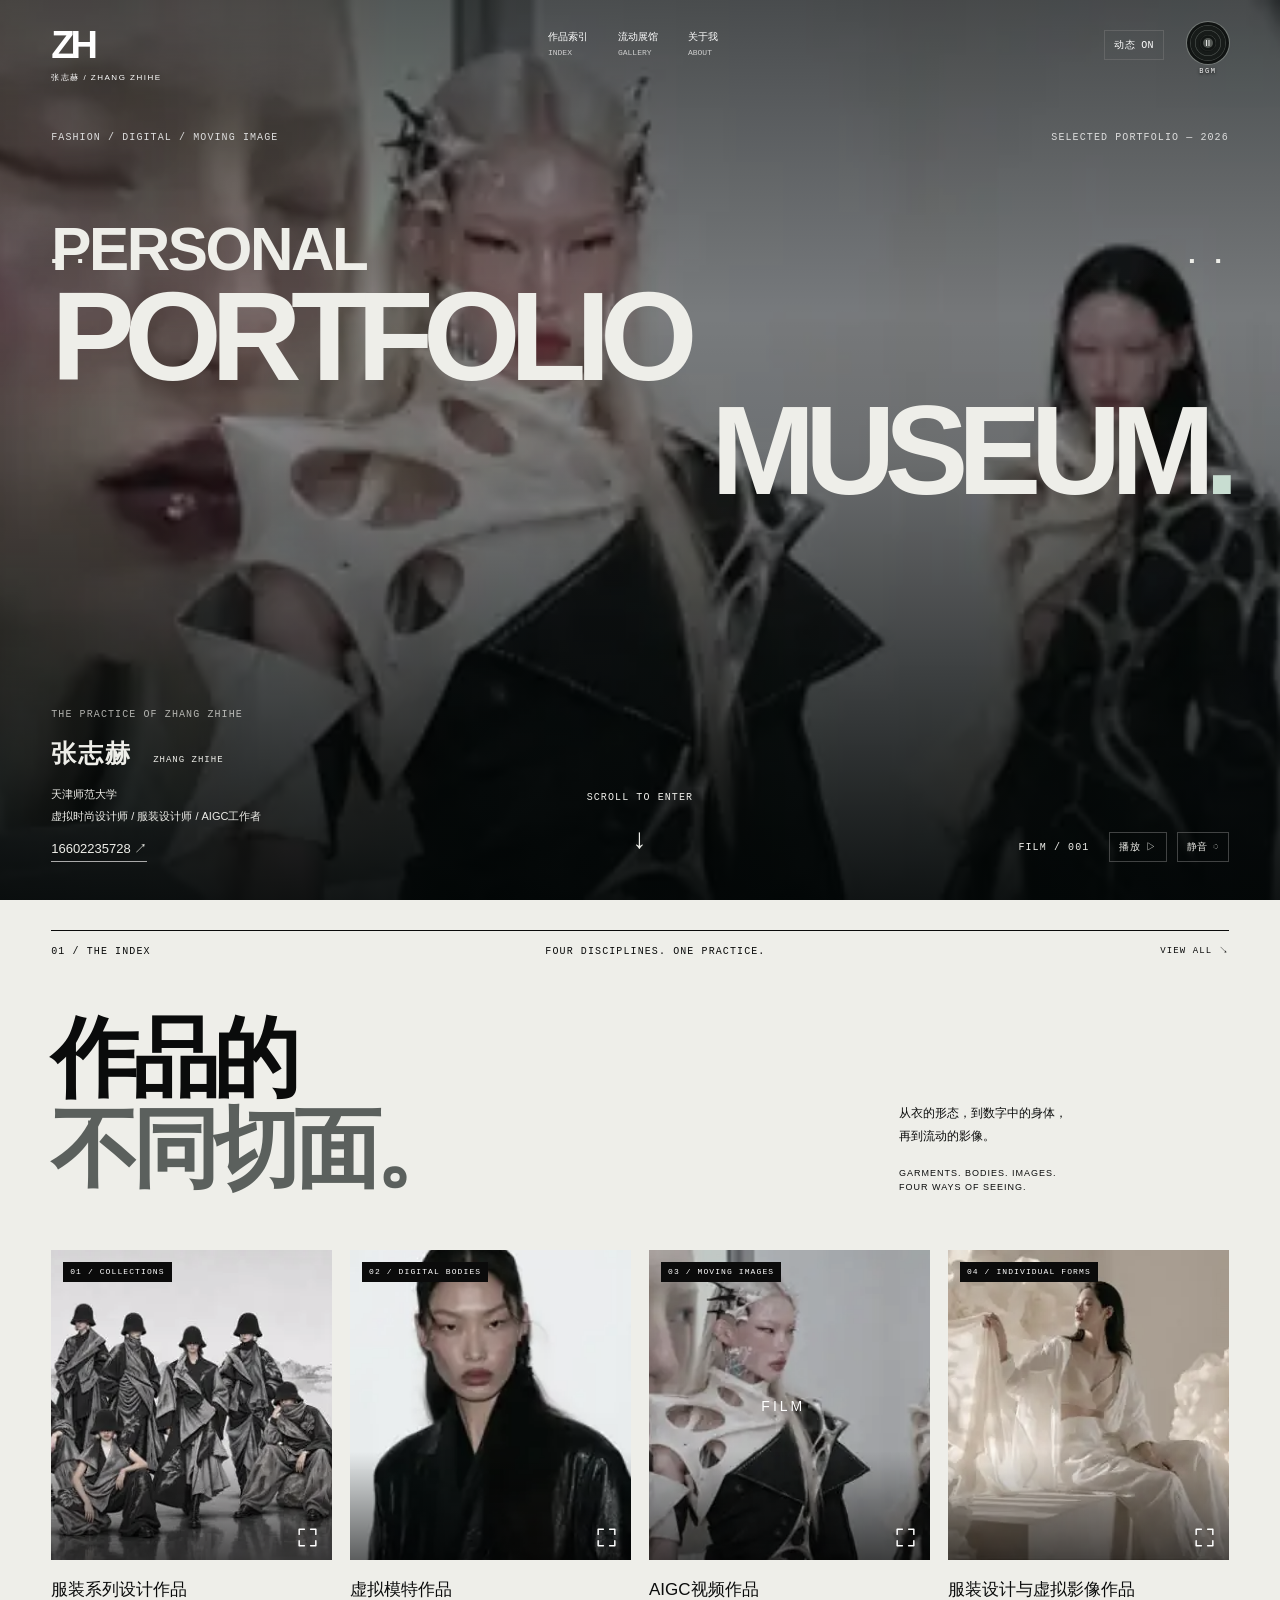
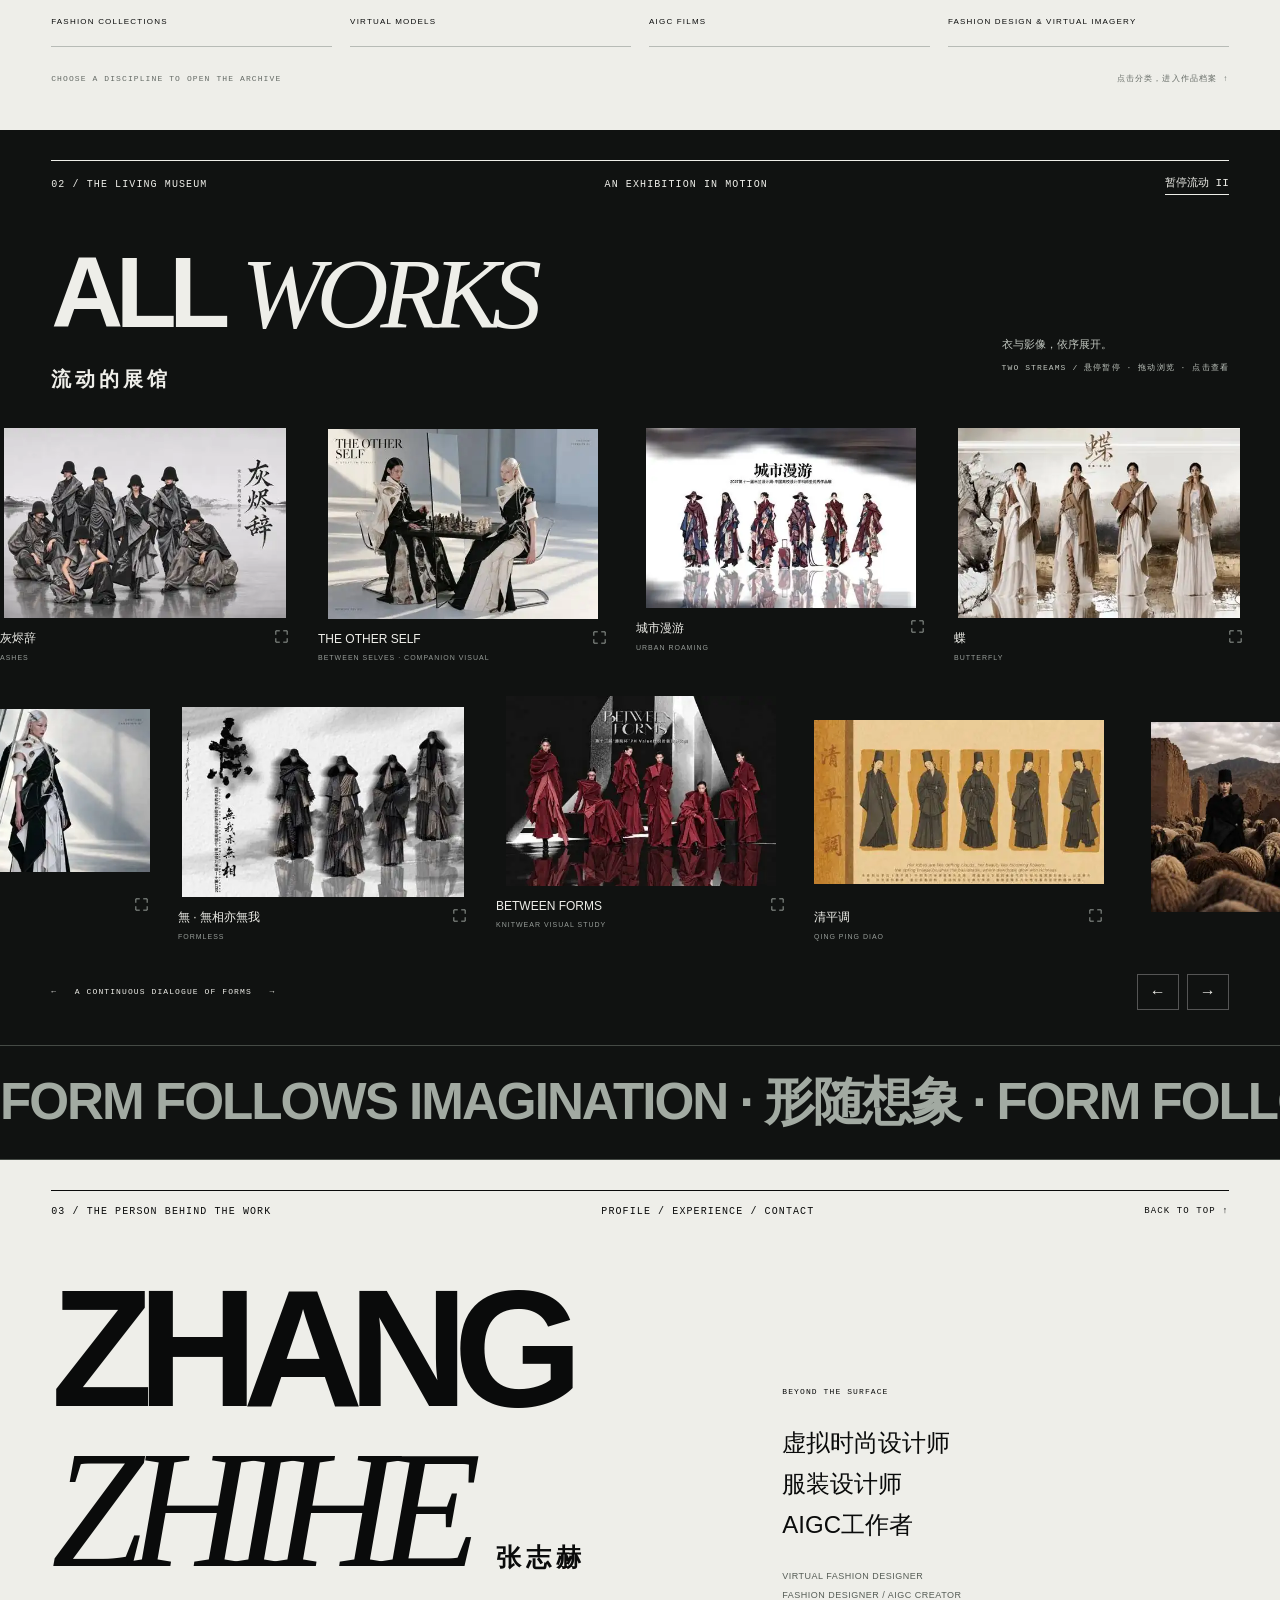
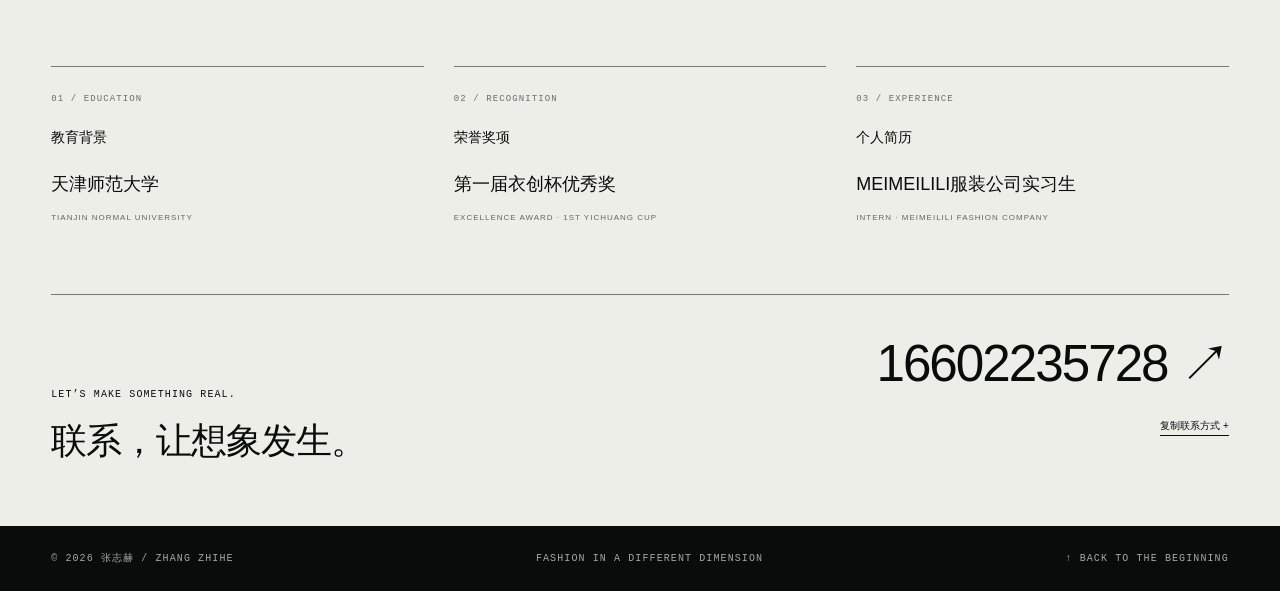
==== commit c9c82229: "Restore native vertical desktop scrolling and remove pointer-follow compositing overhead" ====
--- a/index.html
+++ b/index.html
@@ -50,6 +50,12 @@
 
 /* Avoid a full-screen SVG noise filter composited over every moving frame. */
 .grain{display:none}
+
+/* Native pointer and bounded gallery painting for desktop browsers. */
+.cursor,.cursor-echo,.cursor-preview{display:none!important}
+.reading-progress{width:100%;transform:scaleX(0);transform-origin:left}
+.flow-lane{contain:layout paint}
+@media(hover:hover) and (pointer:fine){.horizontal-lane{mask-image:none}.exhibit img{filter:none}.exhibit:hover img{transform:none}.type-stream>div{animation:none}}
 </style></head><body><audio id="background-music" src="assets/background-music-mobile.mp3" loop preload="metadata"></audio><button id="music-toggle" class="music-control" aria-label="背景音乐：点击播放" aria-pressed="false" title="背景音乐：点击播放"><span class="record-disc" aria-hidden="true"><i></i></span><span class="music-state" aria-hidden="true">▷</span><span class="music-label" aria-hidden="true">BGM</span></button>
 <a class="skip" href="#collections">跳至作品分类</a><div class="grain" aria-hidden="true"></div><div class="cursor" aria-hidden="true"><span></span><small>EXPLORE</small></div><div class="cursor-echo" aria-hidden="true"></div><div class="cursor-preview" aria-hidden="true"><img alt=""></div><div class="reading-progress" aria-hidden="true"></div>
 <header><a class="wordmark" href="#home">ZH<span>张志赫 / ZHANG ZHIHE</span></a><nav aria-label="主要导航"><a href="#collections">作品索引 <i>INDEX</i></a><a href="#museum">流动展馆 <i>GALLERY</i></a><a href="#about">关于我 <i>ABOUT</i></a></nav><button id="motion" class="tiny" aria-pressed="false">动态 ON</button></header>
@@ -123,8 +129,14 @@
 function closeWork(){const v=$('#detail-video');if(v)v.pause();artwork.close();$('#artwork-body').innerHTML='';syncBody();syncHero();syncBackgroundMusic();lastFocus?.focus({preventScroll:true})}
 document.querySelectorAll('[data-cat]').forEach(b=>{b.onclick=()=>openArchive(b.dataset.cat);b.addEventListener('pointerenter',()=>warmCategory(b.dataset.cat),{passive:true});b.addEventListener('pointerdown',()=>warmCategory(b.dataset.cat),{passive:true})});$('#close-archive').onclick=closeArchive;$('#back-index').onclick=e=>{e.preventDefault();closeArchive();$('#collections').scrollIntoView({behavior:motionOff?'auto':'smooth'})};$('#close-artwork').onclick=closeWork;$('#archive-grid').onclick=e=>{const b=e.target.closest('[data-work]');if(b&&performance.now()>suppressClickUntil)openWork(b.dataset.work)};artwork.addEventListener('cancel',e=>{e.preventDefault();closeWork()});archive.addEventListener('close',()=>{syncBody();syncHero();syncBackgroundMusic()});artwork.addEventListener('click',e=>{if(e.target===artwork){const r=artwork.getBoundingClientRect();if(e.clientX<r.left||e.clientX>r.right||e.clientY<r.top||e.clientY>r.bottom)closeWork()}});
 let suppressClickUntil=0;
+// Vertical wheel gestures scroll the document over a horizontal gallery.
+function laneWheelDelta(axis,event){
+ if(axis==='y')return event.deltaY;
+ if(event.shiftKey)return event.deltaY||event.deltaX;
+ return Math.abs(event.deltaX)>Math.abs(event.deltaY)?event.deltaX:null;
+}
 class FlowLane{
- constructor(el,axis,direction,speed,blocked){this.el=el;this.axis=axis;this.direction=direction;this.speed=speed;this.blocked=blocked;this.track=el.querySelector('.flow-track');this.group=this.track.querySelector('.flow-group');this.offset=0;this.hover=false;this.drag=false;this.focus=false;this.resumeAt=0;this.abort=new AbortController();const on=(target,type,fn,opt={})=>target.addEventListener(type,fn,{...opt,signal:this.abort.signal});this.measure();this.resize=new ResizeObserver(()=>this.measure());this.resize.observe(el);on(el,'pointerenter',e=>{if(e.pointerType==='mouse')this.hover=true});on(el,'pointerleave',()=>this.hover=false);on(el,'focusin',e=>{this.focus=true;const b=e.target.closest('[data-work]');if(b){const r=b.getBoundingClientRect(),v=el.getBoundingClientRect();const delta=axis==='x'?r.left-v.left:r.top-v.top;const end=axis==='x'?r.right>v.right:r.bottom>v.bottom;if(delta<0||end){this.offset+=delta-20;el.scrollTop=0;el.scrollLeft=0;this.render()}}});on(el,'focusout',()=>this.focus=false);on(el,'pointerdown',e=>{if(e.button>0)return;this.drag=true;this.start=axis==='x'?e.clientX:e.clientY;this.origin=this.offset;this.moved=false;this.pointer=e.pointerId});on(window,'pointermove',e=>{if(!this.drag||e.pointerId!==this.pointer)return;const delta=(axis==='x'?e.clientX:e.clientY)-this.start;if(Math.abs(delta)>6){this.moved=true;el.classList.add('dragging');this.offset=this.origin-delta;this.render();if(e.cancelable)e.preventDefault()}},{passive:false});on(window,'pointerup',()=>{if(this.drag){this.drag=false;el.classList.remove('dragging');this.resumeAt=performance.now()+1800;if(this.moved)suppressClickUntil=performance.now()+300}});on(window,'pointercancel',()=>{this.drag=false;el.classList.remove('dragging')});on(el,'wheel',e=>{const delta=axis==='x'?(e.deltaX||e.deltaY):e.deltaY;this.offset+=delta;this.resumeAt=performance.now()+1800;this.render();e.preventDefault()},{passive:false});on(el,'keydown',e=>{if(['ArrowUp','ArrowDown','ArrowLeft','ArrowRight'].includes(e.key)){e.preventDefault();this.offset+=['ArrowDown','ArrowRight'].includes(e.key)?140:-140;this.render();this.resumeAt=performance.now()+1800}});on(el,'dragstart',e=>e.preventDefault());}
+ constructor(el,axis,direction,speed,blocked){this.el=el;this.axis=axis;this.direction=direction;this.speed=speed;this.blocked=blocked;this.track=el.querySelector('.flow-track');this.group=this.track.querySelector('.flow-group');this.offset=0;this.hover=false;this.drag=false;this.focus=false;this.resumeAt=0;this.abort=new AbortController();const on=(target,type,fn,opt={})=>target.addEventListener(type,fn,{...opt,signal:this.abort.signal});this.measure();this.resize=new ResizeObserver(()=>this.measure());this.resize.observe(el);on(el,'pointerenter',e=>{if(e.pointerType==='mouse')this.hover=true});on(el,'pointerleave',()=>this.hover=false);on(el,'focusin',e=>{this.focus=true;const b=e.target.closest('[data-work]');if(b){const r=b.getBoundingClientRect(),v=el.getBoundingClientRect();const delta=axis==='x'?r.left-v.left:r.top-v.top;const end=axis==='x'?r.right>v.right:r.bottom>v.bottom;if(delta<0||end){this.offset+=delta-20;el.scrollTop=0;el.scrollLeft=0;this.render()}}});on(el,'focusout',()=>this.focus=false);on(el,'pointerdown',e=>{if(e.button>0)return;this.drag=true;this.start=axis==='x'?e.clientX:e.clientY;this.origin=this.offset;this.moved=false;this.pointer=e.pointerId});on(window,'pointermove',e=>{if(!this.drag||e.pointerId!==this.pointer)return;const delta=(axis==='x'?e.clientX:e.clientY)-this.start;if(Math.abs(delta)>6){this.moved=true;el.classList.add('dragging');this.offset=this.origin-delta;this.render();if(e.cancelable)e.preventDefault()}},{passive:false});on(window,'pointerup',()=>{if(this.drag){this.drag=false;el.classList.remove('dragging');this.resumeAt=performance.now()+1800;if(this.moved)suppressClickUntil=performance.now()+300}});on(window,'pointercancel',()=>{this.drag=false;el.classList.remove('dragging')});on(el,'wheel',e=>{const delta=laneWheelDelta(axis,e);if(delta===null)return;this.offset+=delta;this.resumeAt=performance.now()+1800;this.render();if(e.cancelable)e.preventDefault()},{passive:false});on(el,'keydown',e=>{if(['ArrowUp','ArrowDown','ArrowLeft','ArrowRight'].includes(e.key)){e.preventDefault();this.offset+=['ArrowDown','ArrowRight'].includes(e.key)?140:-140;this.render();this.resumeAt=performance.now()+1800}});on(el,'dragstart',e=>e.preventDefault());}
  measure(){const original=[...this.group.children].filter(e=>!e.dataset.repeat);this.group.querySelectorAll('[data-repeat]').forEach(e=>e.remove());this.track.querySelectorAll('.loop-copy').forEach(e=>e.remove());if(motionOff){this.length=0;this.track.style.transform='';return}const size=()=>this.axis==='x'?this.group.offsetWidth:this.group.offsetHeight,viewport=this.axis==='x'?this.el.clientWidth:this.el.clientHeight;let n=0;while(size()<viewport+300&&n++<10){original.forEach(e=>{const c=e.cloneNode(true);c.dataset.repeat='true';c.tabIndex=-1;c.setAttribute('aria-hidden','true');this.group.append(c)})}this.length=size()+(this.axis==='x'?28:24);const clone=this.group.cloneNode(true);clone.classList.add('loop-copy');clone.setAttribute('aria-hidden','true');clone.querySelectorAll('button').forEach(b=>b.tabIndex=-1);this.track.append(clone);this.render();observePictures(this.el);}
  render(){if(!this.length)return;this.offset=((this.offset%this.length)+this.length)%this.length;this.track.style.transform=this.axis==='x'?`translate3d(${-this.offset}px,0,0)`:`translate3d(0,${-this.offset}px,0)`;}
  tick(dt,now){if(motionOff||this.blocked()||this.hover||this.drag||this.focus||document.hidden||now<this.resumeAt)return;this.offset+=dt*this.speed/1000*this.direction;this.render();}
@@ -146,20 +158,14 @@
 $('#play').onclick=()=>{if(hero.paused){heroUserPaused=false;hero.play().catch(()=>{$('#play').textContent='播放 ▷';hero.closest('.hero').classList.remove('video-ready')})}else{heroUserPaused=true;hero.pause();$('#play').textContent='播放 ▷'}};$('#sound').onclick=()=>{hero.muted=!hero.muted;$('#sound').textContent=hero.muted?'静音 ◌':'声音 ON';$('#sound').setAttribute('aria-pressed',String(!hero.muted));syncBackgroundMusic()};
 function setMotion(){document.body.classList.toggle('motion-off',motionOff);$('#motion').textContent=motionOff?'动态 OFF':'动态 ON';$('#motion').setAttribute('aria-pressed',String(motionOff));syncHero();[...museumLanes,...archiveLanes].forEach(l=>l.measure())}$('#motion').onclick=()=>{motionOff=!motionOff;setMotion()};setMotion();
 $('#copy-phone').onclick=async()=>{try{if(!navigator.clipboard)throw Error();await navigator.clipboard.writeText('16602235728');$('#copy-status').textContent='已复制 / COPIED'}catch{$('#copy-status').textContent='可长按或选中上方号码复制'}setTimeout(()=>$('#copy-status').textContent='',4000)};
-const cursor=$('.cursor'),echo=$('.cursor-echo'),ghost=$('.cursor-preview');let mx=-100,my=-100,cx=-100,cy=-100,ex=-100,ey=-100,pointerActive=false;
-window.addEventListener('pointermove',e=>{if(e.pointerType==='touch')return;mx=e.clientX;my=e.clientY;pointerActive=true;const target=e.target.closest('.category,.exhibit');const image=target?.querySelector('img');if(image){if(ghost.querySelector('img').src!==image.src)ghost.querySelector('img').src=image.src;ghost.classList.add('visible')}else ghost.classList.remove('visible');cursor.style.opacity='1';echo.style.opacity='.65';cursor.classList.toggle('hovering',!!e.target.closest('a,button'));cursor.querySelector('small').textContent=e.target.closest('button,a')?'OPEN':'EXPLORE'});document.addEventListener('mouseleave',()=>{cursor.style.opacity='0';echo.style.opacity='0';pointerActive=false;ghost.classList.remove('visible')});
-const progress=$('.reading-progress');
-let scrollFrame=0;function updateProgress(){scrollFrame=0;const doc=document.documentElement;progress.style.width=(scrollY/Math.max(doc.scrollHeight-innerHeight,1)*100)+'%'}
-window.addEventListener('scroll',()=>{if(!scrollFrame)scrollFrame=requestAnimationFrame(updateProgress)},{passive:true});updateProgress();
-let lastTime=0;function animate(now){
- requestAnimationFrame(animate);if(document.hidden)return;
- const dt=Math.min(now-lastTime,60);lastTime=now;
- if(!motionOff&&pointerActive&&(Math.abs(mx-ex)+Math.abs(my-ey)>.2)){
- cx+=(mx-cx)*.35;cy+=(my-cy)*.35;ex+=(mx-ex)*.09;ey+=(my-ey)*.09;
- cursor.style.transform=`translate3d(${cx-(cursor.classList.contains('hovering')?35:16)}px,${cy-(cursor.classList.contains('hovering')?35:16)}px,0)`;
- echo.style.transform=`translate3d(${ex-34}px,${ey-34}px,0)`;
- ghost.style.transform=`translate3d(${Math.min(ex+45,innerWidth-180)}px,${Math.max(ey-115,15)}px,0)`;
- }
+// Use the system pointer; no cursor images or difference-blend layers follow the mouse.
+const progress=$('.reading-progress');let scrollFrame=0,scrollResumeAt=0;
+function updateProgress(){scrollFrame=0;const doc=document.documentElement;progress.style.transform=`scaleX(${scrollY/Math.max(doc.scrollHeight-innerHeight,1)})`}
+window.addEventListener('scroll',()=>{scrollResumeAt=performance.now()+220;if(!scrollFrame)scrollFrame=requestAnimationFrame(updateProgress)},{passive:true});updateProgress();
+let lastTime=0;
+function animate(now){
+ requestAnimationFrame(animate);const dt=Math.min(now-lastTime,60);lastTime=now;
+ if(document.hidden||motionOff||now<scrollResumeAt)return;
  museumLanes.forEach(l=>l.tick(dt,now));archiveLanes.forEach(l=>l.tick(dt,now));
 }requestAnimationFrame(animate);
 const navLinks=[...document.querySelectorAll('header nav a')];const sectionObserver=new IntersectionObserver(entries=>{for(const e of entries)if(e.isIntersecting)navLinks.forEach(a=>a.setAttribute('aria-current',a.hash==='#'+e.target.id?'location':'false'))},{rootMargin:'-20% 0px -50% 0px'});['collections','museum','about'].forEach(id=>sectionObserver.observe(document.getElementById(id)));
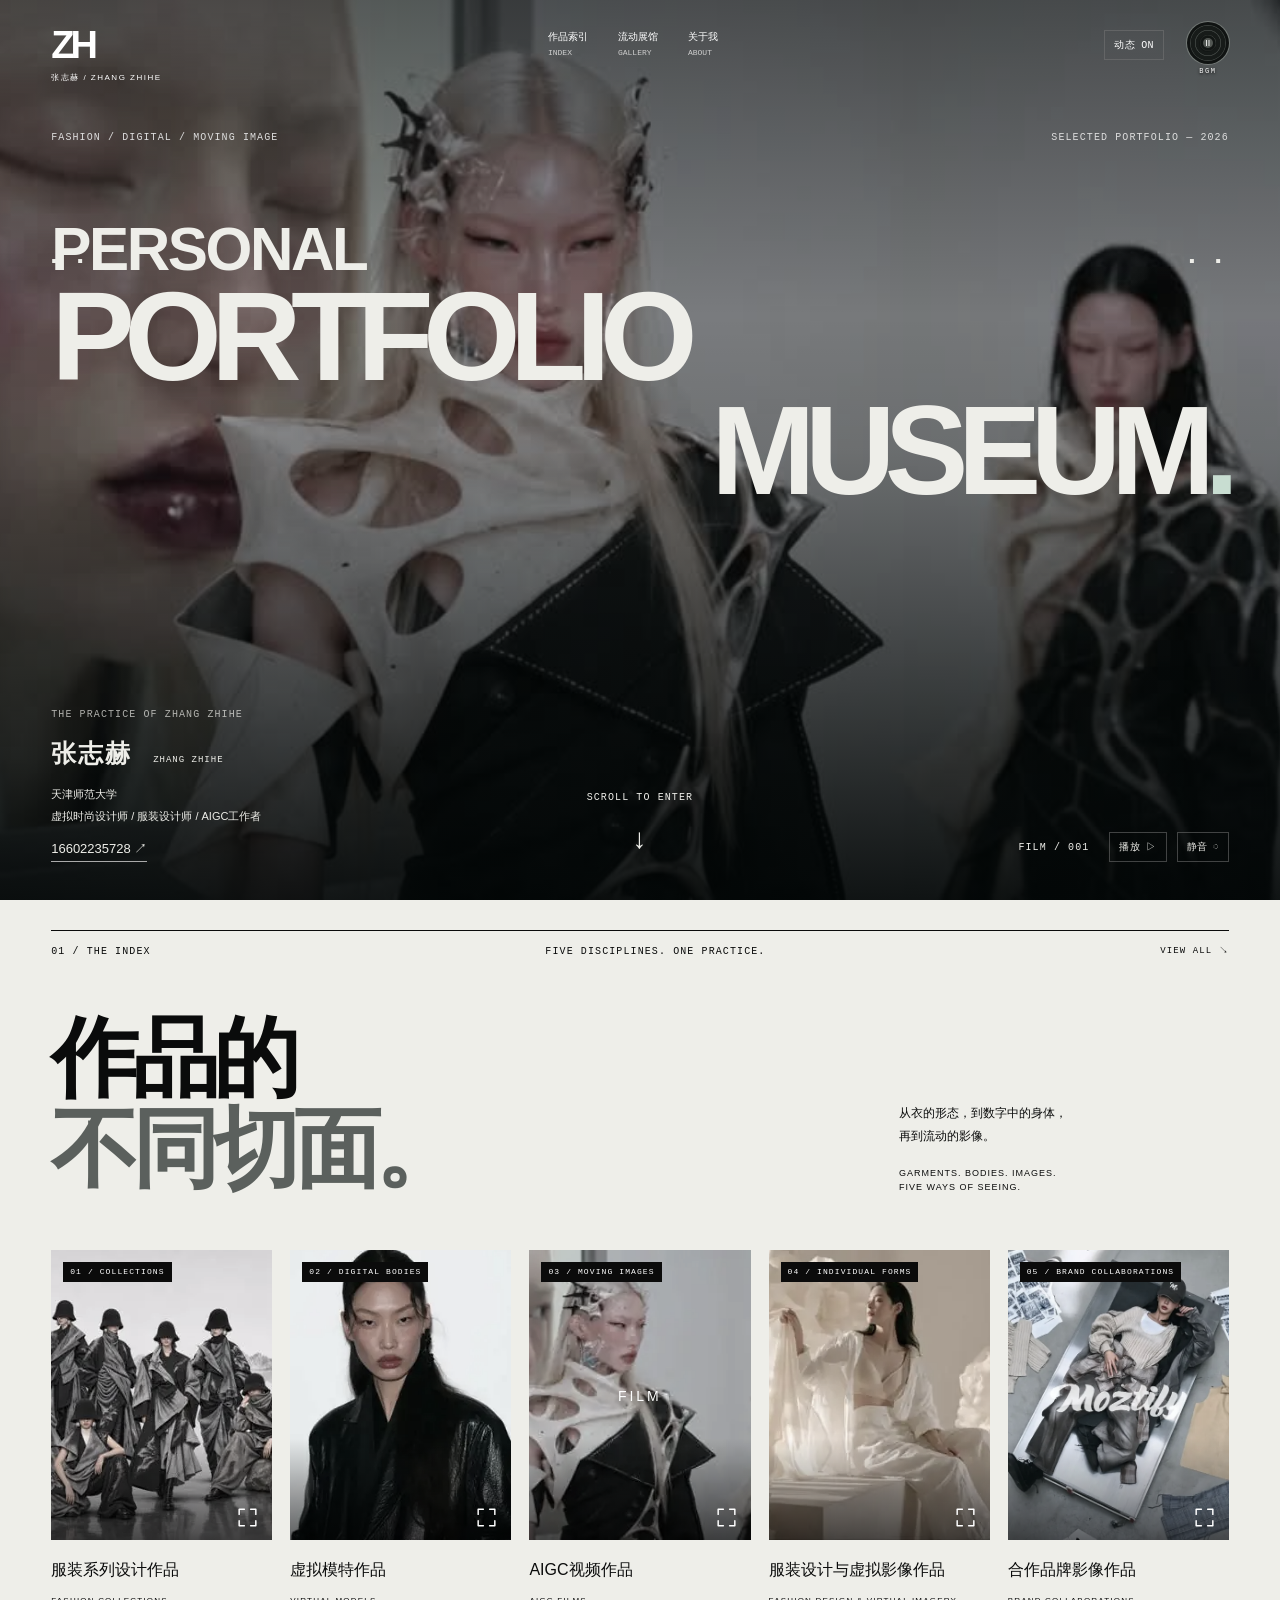
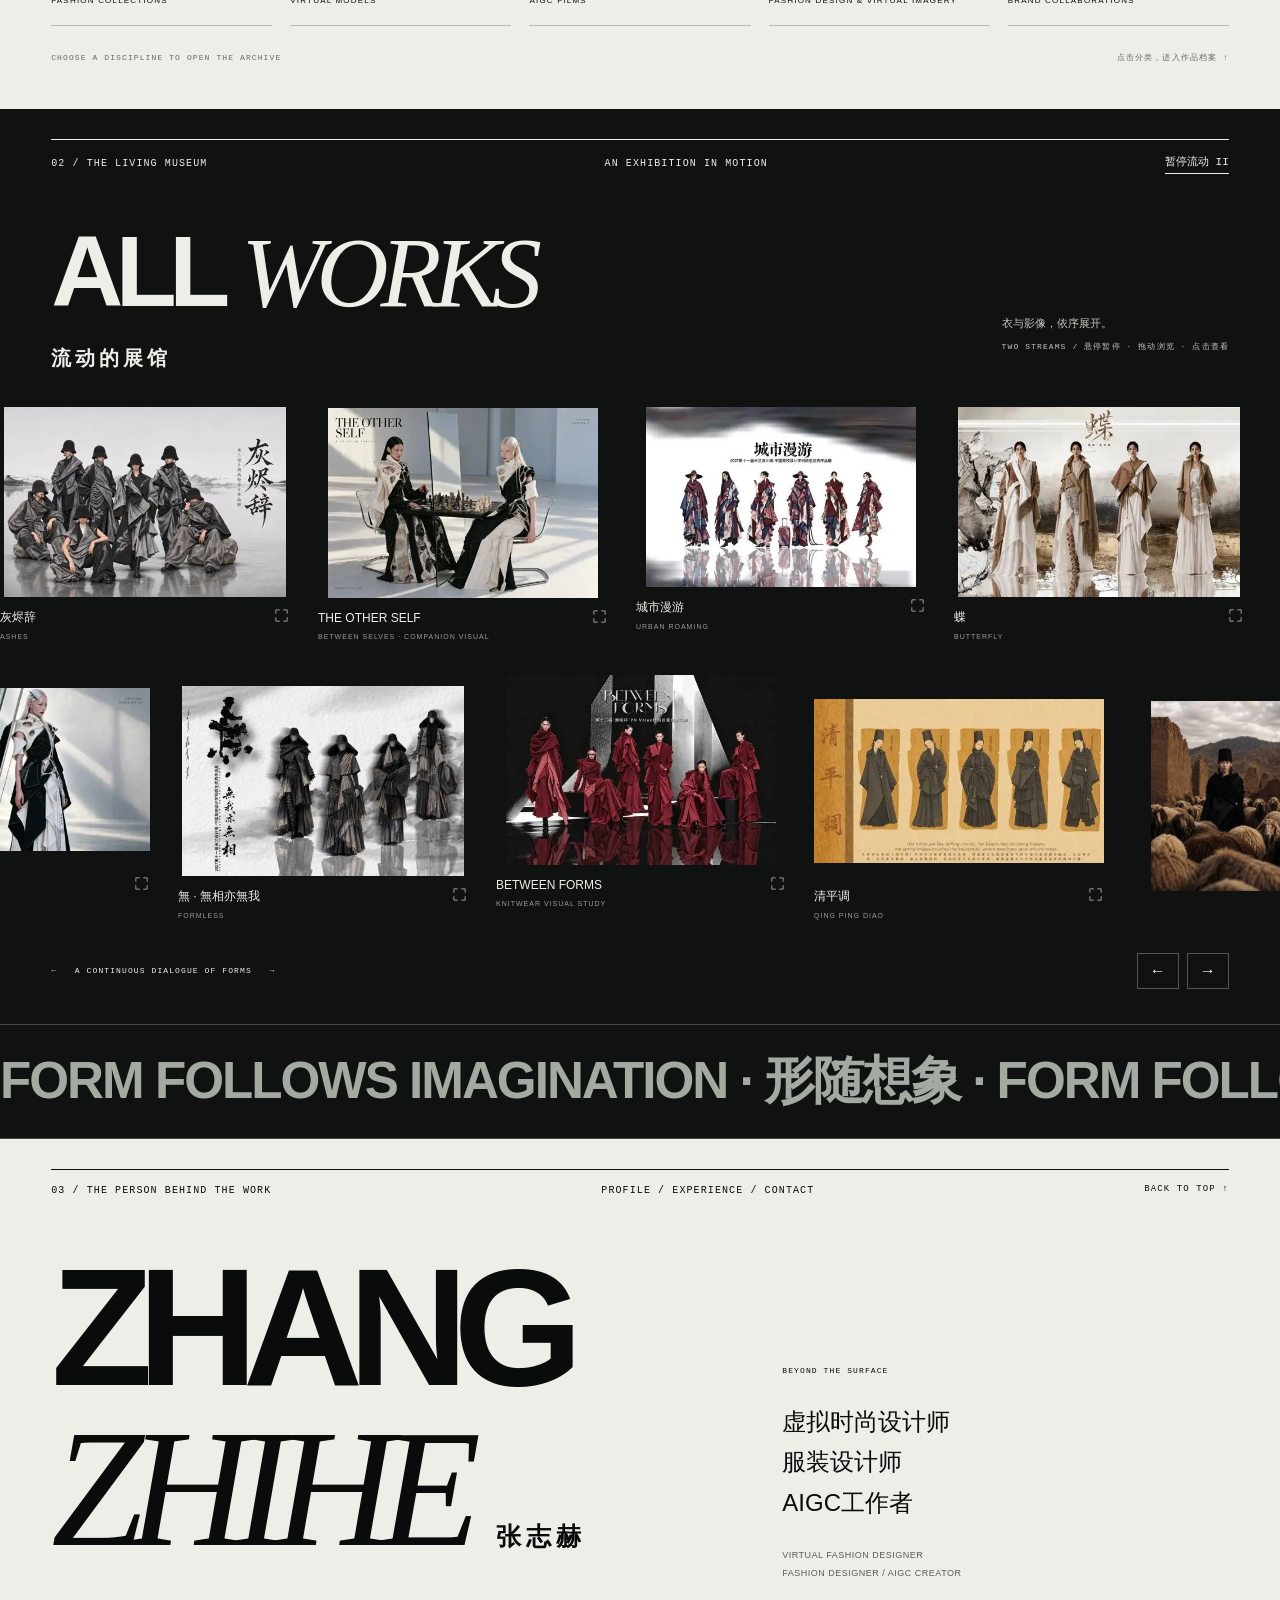
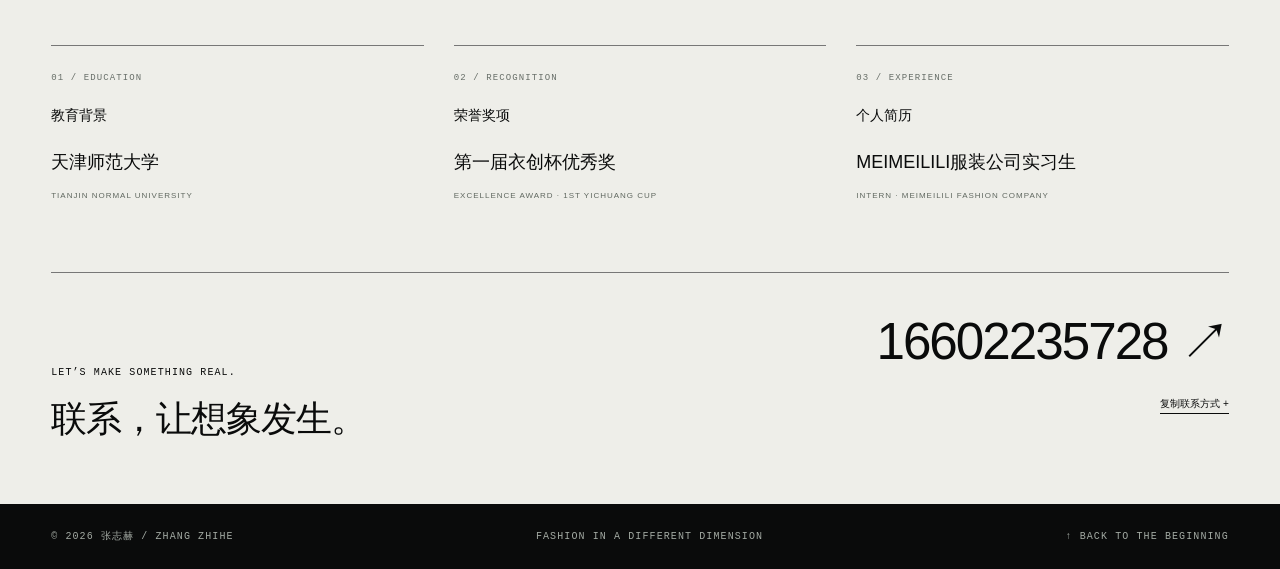
==== commit 22e85e4e: "Add brand collaboration archive, lazy thumbnails and restore hero autoplay" ====
--- a/index.html
+++ b/index.html
@@ -1,212 +1,13 @@
-<!doctype html><html lang="zh-CN"><head><meta charset="utf-8"><meta name="viewport" content="width=device-width,initial-scale=1"><meta name="description" content="张志赫｜天津师范大学。虚拟时尚设计师、服装设计师、AIGC工作者。服装、虚拟模特与动态影像作品集。"><title>张志赫 ZHANG ZHIHE — PERSONAL PORTFOLIO MUSEUM</title><style>:root{--black:#0a0b0b;--white:#eeeee9;--line:#343635;--dim:#979d99;--acid:#d4e1d5}*{box-sizing:border-box}html{scroll-behavior:smooth;scroll-padding-top:70px}body{margin:0;background:var(--black);color:var(--white);font-family:Arial,'Helvetica Neue','PingFang SC','Microsoft YaHei',sans-serif;overflow-x:hidden}button,a{-webkit-tap-highlight-color:transparent}a{color:inherit;text-decoration:none}button{font:inherit;color:inherit;background:none;border:0;cursor:pointer}a:focus-visible,button:focus-visible,[tabindex]:focus-visible{outline:2px solid var(--acid);outline-offset:5px}button:disabled{opacity:.4;cursor:default}.mono{font:10px/1.5 'Courier New',monospace;letter-spacing:1.1px}.tiny{font:10px monospace;letter-spacing:.3px;padding:7px 9px;border:1px solid #7778;white-space:nowrap}.tiny:hover{background:var(--white);color:#111}.text-button{font-size:11px;padding:0;border-bottom:1px solid currentColor;line-height:1.8}.grain{position:fixed;inset:0;z-index:80;pointer-events:none;opacity:.035;background-image:url("data:image/svg+xml,%3Csvg viewBox='0 0 160 160' xmlns='http://www.w3.org/2000/svg'%3E%3Cfilter id='n'%3E%3CfeTurbulence type='fractalNoise' baseFrequency='.85' numOctaves='3' stitchTiles='stitch'/%3E%3C/filter%3E%3Cpath fill='white' filter='url(%23n)' d='M0 0h160v160H0z'/%3E%3C/svg%3E")}.reading-progress{height:2px;background:var(--white);width:0;position:fixed;top:0;left:0;z-index:100}.cursor,.cursor-echo{position:fixed;left:0;top:0;pointer-events:none;z-index:150;opacity:0;mix-blend-mode:difference;will-change:transform}.cursor{width:32px;height:32px;border:1px solid white;border-radius:50%;display:grid;place-items:center}.cursor span{width:4px;height:4px;background:white}.cursor small{position:absolute;top:37px;font:8px monospace;letter-spacing:2px;color:white}.cursor-echo{width:68px;height:68px;border:1px solid #aaa;border-radius:50%}.cursor.hovering{width:70px;height:70px;background:#fff2}.skip{position:fixed;top:-70px;left:10px;z-index:200;background:white;color:black;padding:10px}.skip:focus{top:10px}header{position:absolute;z-index:20;top:0;left:0;width:100%;display:flex;justify-content:space-between;align-items:start;padding:30px 4%;color:white}.wordmark{font-size:38px;line-height:.8;letter-spacing:-4px;font-weight:900}.wordmark span{display:block;font:8px Arial;letter-spacing:1.5px;margin-top:12px}nav{display:flex;gap:30px;font-size:10px}nav a{display:flex;flex-direction:column;gap:4px}nav i{font:8px monospace;color:#cecece}nav a:hover{opacity:.6}.hero{height:max(760px,100svh);max-height:1250px;position:relative;isolation:isolate;overflow:hidden}.hero>video,.hero-shade{position:absolute;inset:0;width:100%;height:100%;object-fit:cover;z-index:-2}.hero>video{filter:brightness(.72) saturate(.65)}.hero-shade{z-index:-1;background:linear-gradient(180deg,#03060666,transparent 35%,#01070715 50%,#020606dd)}.hero-top{position:absolute;top:130px;left:4%;right:4%;display:flex;justify-content:space-between;color:#ddd}.register{position:absolute;top:28%;font-size:16px;letter-spacing:8px}.r1{left:4%}.r2{right:4%}h1{position:absolute;left:4%;right:4%;top:31%;margin:0;font-size:clamp(80px,11.6vw,190px);font-weight:600;line-height:.84;letter-spacing:-.085em;display:flex;flex-direction:column;pointer-events:none}h1>span:last-child{align-self:end}.title-dot{color:#c8ddd1}.hero-bottom{position:absolute;left:4%;right:4%;bottom:38px;display:flex;justify-content:space-between;align-items:end;gap:25px}.eyebrow{opacity:.7;margin:0 0 15px}.hero-bio h2{font-size:25px;margin:0 0 15px;letter-spacing:2px}.hero-bio h2 span{font:9px monospace;margin-left:12px;letter-spacing:1px}.hero-bio p:not(.eyebrow){font-size:11px;line-height:1.7;margin:4px 0}.hero-bio>a{display:inline-block;margin-top:10px;font-size:13px;border-bottom:1px solid #aaa;padding-bottom:3px}.scroll-cue{text-align:center;display:flex;flex-direction:column;gap:15px}.scroll-cue b{font-size:28px;font-weight:normal;animation:bob 2s infinite}.film-controls{display:flex;align-items:center;gap:10px}.film-controls>span{margin-right:10px}.section-meta{border-top:1px solid;display:flex;justify-content:space-between;gap:15px;padding:13px 0;align-items:center}.section-meta>a{font-size:9px}.collections{padding:30px 4% 45px;background:var(--white);color:var(--black)}.index-heading{display:flex;justify-content:space-between;align-items:end;margin:40px 0 55px}.index-heading h2{font-size:clamp(48px,6.8vw,108px);font-weight:600;line-height:1.05;letter-spacing:-6px;margin:0}.index-heading h2 em{font-style:normal;color:#5b605d}.index-heading p{font-size:12px;line-height:1.9;margin:0;width:28%}.index-heading p span{display:block;font-size:9px;margin-top:18px;line-height:1.6;letter-spacing:1px}.category-grid{display:grid;grid-template-columns:repeat(4,1fr);gap:18px}.category{padding:0;text-align:left;min-width:0}.category-img{height:310px;position:relative;overflow:hidden;background:#333}.category-img:after{content:'';position:absolute;inset:0;background:linear-gradient(transparent 65%,#0009);pointer-events:none}.category-img img{height:100%;width:100%;object-fit:cover;filter:grayscale(.5);transition:filter .6s,transform .8s}.category:nth-child(1) img{object-position:41%}.category:nth-child(2) img{object-position:72%}.category:nth-child(4) img{object-position:57%}.category:hover img{filter:grayscale(0);transform:scale(1.06)}.category-no{position:absolute;left:12px;top:12px;background:#0b0b0b;color:white;padding:4px 7px;font-size:8px;z-index:1}.category-arrow{position:absolute;right:12px;bottom:10px;color:white;z-index:1;font-size:30px}.play-symbol{position:absolute;top:45%;left:40%;color:white;font-size:50px}.category-label{padding-top:18px;border-bottom:1px solid #b7bbb6;padding-bottom:18px}.category-label h3{font-size:17px;font-weight:500;margin:0 0 8px}.category-label>span{font-size:8px;letter-spacing:1.2px}.index-footer{display:flex;justify-content:space-between;padding-top:26px;font-size:8px;color:#646a65}.museum{padding:30px 0 0;background:#101211;overflow:hidden}.museum>.section-meta,.museum-heading,.gallery-footer{margin-left:4%;margin-right:4%}.museum-heading{display:flex;justify-content:space-between;align-items:end;margin-top:45px;margin-bottom:15px}.museum-heading h2{font-size:clamp(65px,11vw,170px);line-height:.84;letter-spacing:-.075em;font-weight:600;margin:0}.museum-heading h2 em{font:italic 1em Georgia,serif;letter-spacing:-.08em;font-weight:400}.museum-heading h2>span{display:block;font-size:20px;letter-spacing:4px;margin-top:20px}.museum-heading p{font-size:11px;line-height:2;color:#c1c7c0}.museum-heading p .mono{font-size:8px}.gallery-window{overflow-x:auto;scrollbar-width:none;cursor:grab;touch-action:pan-x pan-y;padding:35px 4% 15px}.gallery-window::-webkit-scrollbar{display:none}.gallery-window.dragging{cursor:grabbing}.gallery-track{display:flex;align-items:center;gap:55px;width:max-content;min-height:460px}.exhibit{flex-shrink:0;width:440px;margin:0;padding:0;text-align:left}.exhibit:nth-child(3n+2){width:340px;align-self:start;margin-top:45px}.exhibit:nth-child(3n){width:470px;align-self:end;margin-bottom:12px}.exhibit img{display:block;width:100%;height:300px;object-fit:contain;background:#090a09;transition:filter .7s,transform .6s;filter:saturate(.65)}.exhibit:hover img{filter:saturate(1);transform:translateY(-7px)}.exhibit:nth-child(3n+2) img{height:280px;object-fit:cover}.exhibit figcaption{padding:15px 0;display:flex;justify-content:space-between;gap:20px}.exhibit figcaption strong{font-size:14px;font-weight:400}.exhibit figcaption small{display:block;font-size:8px;letter-spacing:1px;color:var(--dim);margin-top:7px}.exhibit figcaption>span{font:10px monospace;color:var(--dim)}.gallery-footer{display:flex;align-items:center;justify-content:space-between;padding:10px 0 35px}.gallery-footer .mono{font-size:8px}.gallery-footer button{width:42px;height:36px;border:1px solid #555;margin-left:8px}.gallery-footer button:hover{background:white;color:black}.type-stream{border-top:1px solid #454a45;border-bottom:1px solid #454a45;padding:22px 0;overflow:hidden;font-size:clamp(28px,4vw,60px);font-weight:600;letter-spacing:-2px;color:#a2aaa2;white-space:nowrap}.type-stream>div{width:max-content;animation:stream 32s linear infinite}.about{background:var(--white);color:var(--black);padding:30px 4% 60px}.about-heading{display:grid;grid-template-columns:1.4fr 1fr;align-items:end;margin:50px 0 60px;gap:9%}.about-heading h2{font-size:clamp(90px,13vw,210px);letter-spacing:-.09em;line-height:.8;font-weight:600;margin:0;position:relative}.about-heading h2 em{font:italic 1em Georgia;font-weight:400;letter-spacing:-.09em}.about-heading h2>span{display:inline-block;font-size:25px;letter-spacing:5px;margin-left:30px}.about-intro{padding-bottom:4px}.about-intro .mono{font-size:8px}.about-intro p{font-size:24px;line-height:1.7;margin:25px 0 20px}.about-intro small{font-size:9px;line-height:1.6;color:#565d56;letter-spacing:.5px}.profile-grid{display:grid;grid-template-columns:repeat(3,1fr);gap:30px}.profile-grid>div{border-top:1px solid #777;padding:20px 0}.profile-grid .mono{color:#676e68;font-size:9px}.profile-grid h3{font-weight:400;font-size:14px;margin:22px 0 25px}.profile-grid p{font-size:18px;margin:0 0 10px}.profile-grid small{font-size:8px;letter-spacing:1px;color:#606860}.contact-line{border-top:1px solid #777;margin-top:50px;padding-top:35px;display:flex;justify-content:space-between;align-items:end;gap:30px}.contact-line h3{font-size:36px;letter-spacing:-1px;font-weight:400;margin:15px 0 0}.phone{display:flex;flex-direction:column;align-items:end;gap:18px}.phone>a{font-size:clamp(25px,4vw,60px);letter-spacing:-2px}.phone .text-button{font-size:10px}.phone>span{font-size:10px;min-height:12px}footer{padding:25px 4%;display:flex;justify-content:space-between;gap:20px;font-size:8px;color:#a3aaa3}.archive{position:fixed;inset:0;width:100%;height:100dvh;max-width:none;max-height:none;margin:0;border:0;background:var(--white);color:var(--black);padding:0;overflow:auto}.archive::backdrop,.artwork::backdrop{background:#000e}.archive-header{position:sticky;top:0;z-index:5;background:var(--white);border-bottom:1px solid #bbb;padding:18px 4%;display:flex;justify-content:space-between;align-items:center;gap:15px}.archive-header a{font-size:10px}.archive-header button,.artwork-bar button{font-size:29px;width:40px;height:35px;line-height:1}.archive-body{padding:40px 4% 80px}.archive-body>h2{font-size:clamp(40px,7vw,100px);font-weight:500;letter-spacing:-4px;margin:20px 0}.archive-body>p{font-size:12px;line-height:1.8;color:#5d655e;margin-bottom:40px}.archive-body>p:empty{display:none}#archive-grid{display:grid;grid-template-columns:1fr 1fr;gap:45px 30px}.archive-item{padding:0;text-align:left;min-width:0}.archive-item .archive-image{position:relative;overflow:hidden;background:#d6dad4}.archive-item img{width:100%;height:auto;display:block;transition:transform .7s}.archive-item:hover img{transform:scale(1.03)}.archive-item.garment .archive-image{height:470px}.archive-item.garment img{height:100%;object-fit:cover}.archive-item.model .archive-image{height:430px}.archive-item.model img{height:100%;object-fit:cover;object-position:70%}.archive-item h3{font-size:21px;font-weight:500;margin:15px 0 6px}.archive-item p{font-size:10px;color:#656b65;margin:0}.archive-image>span{position:absolute;bottom:15px;right:15px;background:white;color:black;width:35px;height:35px;display:grid;place-items:center;font-size:22px}.artwork{width:min(1100px,94vw);max-height:94dvh;background:var(--black);color:var(--white);border:1px solid #555;padding:0}.artwork-bar{display:flex;justify-content:space-between;align-items:center;padding:10px 20px;position:sticky;top:0;background:#0a0b0be8;z-index:3;backdrop-filter:blur(10px)}.artwork img,.artwork video{width:100%;height:auto;display:block}.artwork-text{padding:25px 28px 40px}.artwork-text h2{font-size:34px;font-weight:500;letter-spacing:-1px;margin:0 0 15px}.artwork-text p{font-size:12px;line-height:1.9;color:#aab2aa;max-width:700px}.artwork-text a{font-size:11px;border-bottom:1px solid}.artwork-facts{display:flex;justify-content:space-between;margin:25px 0;font-size:10px}.motion-off *,.motion-off *:before,.motion-off *:after{animation-play-state:paused!important}.motion-off .cursor,.motion-off .cursor-echo{display:none}.motion-off{scroll-behavior:auto}@keyframes bob{50%{transform:translateY(7px)}}@keyframes stream{to{transform:translateX(-50%)}}@media(min-width:1700px){.category-img{height:410px}}@media(max-width:1000px){.hero{height:900px;max-height:none}h1{top:34%}.film-controls{flex-wrap:wrap;width:160px;justify-content:end}.film-controls>span{width:100%;text-align:right;margin-right:0}.category-grid{grid-template-columns:1fr 1fr;gap:35px 20px}.category-img{height:330px}.about-heading h2>span{display:block;margin:20px 0 0}.about-intro p{font-size:21px}.profile-grid p{font-size:16px}.scroll-cue{display:none}.index-heading h2{letter-spacing:-3px}.hero-top{font-size:8px}}@media(max-width:600px){header{padding:22px 5%;align-items:start}.wordmark{font-size:30px}.wordmark span{font-size:6px;letter-spacing:.6px}nav{gap:13px;font-size:9px;margin-top:2px}nav i{display:none}header>.tiny{position:absolute;right:5%;top:65px;font-size:8px;padding:4px 6px}.hero{height:100svh;min-height:720px}.hero>video{object-position:55% center}.hero-top{top:110px;left:5%;right:5%;font-size:7px;letter-spacing:.4px;gap:20px}.hero-top>span:last-child{max-width:95px;text-align:right}.register{top:25%;font-size:11px}h1{font-size:15.1vw;top:34%;left:5%;right:5%;line-height:.92;letter-spacing:-.075em}h1>span:last-child{align-self:start}.hero-bottom{left:5%;right:5%;bottom:25px;gap:15px}.hero-bio h2{font-size:23px}.hero-bio h2 span{display:block;font-size:8px;margin:8px 0 0}.hero-bio p:not(.eyebrow){font-size:10px}.hero-bio .eyebrow{font-size:6px;letter-spacing:.5px}.hero-bio>a{font-size:13px}.film-controls{width:65px;gap:7px}.film-controls>span{font-size:7px}.film-controls .tiny{font-size:8px;padding:5px}.section-meta{font-size:7px;letter-spacing:.4px;gap:10px}.section-meta>span:nth-child(2){display:none}.collections{padding:25px 5% 30px}.index-heading{margin:25px 0 30px;display:block}.index-heading h2{font-size:54px;letter-spacing:-4px}.index-heading p{width:auto;margin:25px 0 0;font-size:11px}.index-heading p span{font-size:8px;margin-top:10px}.category-grid{gap:28px 12px}.category-img{height:220px}.category-no{left:6px;top:6px;padding:4px;font-size:6px;letter-spacing:0}.category-arrow{font-size:24px}.category-label{padding:12px 0}.category-label h3{font-size:13px;line-height:1.5}.category-label>span{font-size:6px;letter-spacing:.5px}.index-footer{font-size:6px;letter-spacing:0;gap:20px}.index-footer>span:first-child{max-width:140px}.museum{padding-top:25px}.museum>.section-meta,.museum-heading,.gallery-footer{margin-left:5%;margin-right:5%}.museum-heading{display:block;margin-top:35px}.museum-heading h2{font-size:70px}.museum-heading h2>span{font-size:16px;margin-top:16px}.museum-heading p{margin-top:25px;font-size:10px}.gallery-window{padding-top:12px}.gallery-track{min-height:370px;gap:30px}.exhibit{width:300px}.exhibit:nth-child(3n+2){width:250px;margin-top:25px}.exhibit:nth-child(3n){width:310px}.exhibit img{height:230px}.exhibit:nth-child(3n+2) img{height:230px}.exhibit figcaption strong{font-size:13px}.gallery-footer .mono{font-size:6px;max-width:190px}.gallery-footer button{width:35px}.type-stream{font-size:34px;padding:18px 0}.about{padding:25px 5% 35px}.about-heading{display:block;margin:30px 0 35px}.about-heading h2{font-size:100px;line-height:.8}.about-heading h2>span{font-size:21px;display:inline-block;margin-left:24px;letter-spacing:3px}.about-intro{margin-top:40px;display:grid;grid-template-columns:1fr 1fr;gap:20px;align-items:start}.about-intro>.mono{grid-column:1/-1}.about-intro p{font-size:17px;margin:0;line-height:1.8}.about-intro small{font-size:7px;line-height:1.8}.profile-grid{grid-template-columns:1fr;gap:15px}.profile-grid>div{padding:18px 0 10px}.profile-grid h3{margin:12px 0 15px}.profile-grid p{font-size:18px}.contact-line{display:block;margin-top:25px}.contact-line h3{font-size:27px}.contact-line .mono{font-size:8px}.phone{align-items:start;margin-top:30px;gap:15px}.phone>a{font-size:38px}footer{padding:20px 5%;font-size:6px;letter-spacing:.1px;flex-wrap:wrap}footer>span:nth-child(2){display:none}.archive-header{padding:12px 5%}.archive-header .mono{display:none}.archive-body{padding:30px 5% 60px}.archive-body>h2{font-size:40px;letter-spacing:-2px}.archive-body>p{font-size:10px}#archive-grid{grid-template-columns:1fr;gap:30px}.archive-item.garment .archive-image,.archive-item.model .archive-image{height:420px}.artwork-text{padding:20px}.artwork-text h2{font-size:28px}.cursor,.cursor-echo{display:none}}@media(hover:none){.cursor,.cursor-echo{display:none}}@media(prefers-reduced-motion:reduce){html{scroll-behavior:auto}*,*:before,*:after{animation:none!important;transition:none!important}.cursor,.cursor-echo{display:none}}
-
-.cursor-preview{position:fixed;top:0;left:0;width:150px;height:100px;padding:5px;background:#eeeee9;pointer-events:none;z-index:140;opacity:0;transition:opacity .25s;box-shadow:0 15px 30px #0005;will-change:transform}.cursor-preview.visible{opacity:.85}.cursor-preview img{width:100%;height:100%;object-fit:cover}.motion-off .cursor-preview{display:none}@media(hover:none),(max-width:600px),(prefers-reduced-motion:reduce){.cursor-preview{display:none}}
-
-/* Expanded archive and museum title */
-h1.museum-title{top:25%;font-size:clamp(70px,9.8vw,156px);line-height:.83;gap:.08em}h1.museum-title .personal-title{font-size:.48em;letter-spacing:-.04em}h1.museum-title>span:nth-child(2){align-self:start}h1.museum-title>span:last-child{align-self:end}.archive-item.garment .archive-image{height:auto;background:#e3e5df}.archive-item.garment img{height:530px;object-fit:contain;object-position:center!important}.exhibit.individual,.exhibit.individual:nth-child(n){width:265px;align-self:center;margin-top:0;margin-bottom:0}.exhibit.individual img,.exhibit.individual:nth-child(n) img{height:350px;object-fit:contain}.exhibit.individual figcaption strong{font-size:13px}.category:nth-child(4) img{object-position:center 40%}@media(max-width:600px){h1.museum-title{top:29%;font-size:15.5vw;gap:.12em}.archive-item.garment img{height:460px}.exhibit.individual,.exhibit.individual:nth-child(n){width:220px}.exhibit.individual img,.exhibit.individual:nth-child(n) img{height:300px}}
-
-/* Native-ratio, caption-free image archives */
-.sr-only{position:absolute;width:1px;height:1px;padding:0;overflow:hidden;clip-path:inset(50%);white-space:nowrap}.archive-item.image-only .archive-image{height:auto;background:transparent}.archive-item.image-only img{width:100%;height:auto;object-fit:contain}.archive-item.image-only:hover img{transform:none}.image-viewer{width:fit-content;max-width:96vw;max-height:96dvh}.image-viewer .artwork-bar{gap:28px;padding:8px 14px}.image-viewer .artwork-bar>.mono{visibility:hidden}.artwork-bar #image-size{font-size:11px;width:auto;height:auto;line-height:1.8}.image-stage{overflow:auto;max-width:94vw;max-height:calc(94dvh - 55px);display:flex;align-items:start;justify-content:center}.image-viewer .image-stage img{width:auto;height:auto;max-width:94vw;max-height:calc(94dvh - 55px);object-fit:contain}.image-viewer.actual-size{width:96vw}.image-viewer.actual-size .image-stage{display:block}.image-viewer.actual-size .image-stage img{max-width:none;max-height:none;width:auto;height:auto}.exhibit.individual img{background:transparent}.category-label h3{line-height:1.45}.category:nth-child(2) img{object-position:center 25%}@media(max-width:600px){.category-label h3{font-size:12px}.category-label>span{font-size:5.5px}.image-viewer .artwork-bar{gap:12px}.image-viewer .artwork-bar>.mono{display:none}}
-
-/* Two counterflow columns, small thumbnails, image-first interaction */
-.flow-archive .archive-body{padding:24px 4% 20px;max-width:1100px;margin:auto}.flow-archive .archive-body>h2{font-size:clamp(28px,3.3vw,48px);letter-spacing:-1.8px;margin:12px 0 18px}.archive-controls{display:flex;justify-content:space-between;gap:18px;align-items:center;margin-bottom:18px;color:#505650}.archive-controls[hidden]{display:none}.archive-controls .mono{font-size:9px}.archive-controls button{white-space:nowrap;font-size:10px}#archive-grid.vertical-flow{display:grid;grid-template-columns:1fr 1fr;gap:38px;max-width:780px;margin:0 auto}.flow-lane{position:relative;overflow:hidden;cursor:grab}.flow-lane.dragging{cursor:grabbing;user-select:none}.vertical-lane{height:calc(100dvh - 250px);min-height:340px;max-height:820px;touch-action:pan-x;mask-image:linear-gradient(transparent,#000 5%,#000 95%,transparent)}.flow-track{display:flex;will-change:transform;gap:28px;width:max-content}.flow-group{display:flex;gap:28px;flex-shrink:0}.vertical-lane .flow-track,.vertical-lane .flow-group{flex-direction:column;gap:24px;width:100%}.vertical-flow .archive-item{width:100%;display:block}.vertical-flow .archive-image,.vertical-flow .image-only .archive-image{height:260px;background:#e3e5df}.vertical-flow .archive-item img,.vertical-flow .image-only img{width:100%;height:100%;object-fit:contain;transition:transform .35s}.vertical-flow .archive-item:hover img{transform:scale(1.035)}.vertical-flow .archive-image>span{width:27px;height:27px;right:9px;bottom:9px;font-size:17px}.vertical-flow .film-card .archive-image{height:190px;background:#151715}.vertical-flow .film-card img{object-fit:contain}.vertical-flow .archive-item h3{font-size:13px;margin:10px 0 4px}.vertical-flow .archive-item p{font-size:8px}.vertical-flow .archive-item:focus-visible{outline-color:#101411;outline-offset:-3px}.gallery-window{overflow:hidden;padding:25px 0 14px;cursor:auto}.horizontal-lane{height:290px;touch-action:pan-y;mask-image:linear-gradient(90deg,transparent,#000 3%,#000 97%,transparent)}.horizontal-lane+.horizontal-lane{margin-top:12px}.horizontal-lane .flow-group{align-items:center}.horizontal-lane .exhibit,.horizontal-lane .exhibit:nth-child(n){width:290px;align-self:center;margin:0;padding:0;flex-shrink:0}.horizontal-lane .exhibit.individual,.horizontal-lane .exhibit.individual:nth-child(n){width:190px}.horizontal-lane .exhibit img,.horizontal-lane .exhibit:nth-child(n) img{height:220px;object-fit:contain;background:transparent}.horizontal-lane .exhibit figcaption{padding:10px 0}.horizontal-lane .exhibit figcaption strong{font-size:12px}.horizontal-lane .exhibit figcaption small{font-size:7px}.row-1 .exhibit:nth-child(2n){transform:translateY(12px)}.row-0 .exhibit:nth-child(3n){transform:translateY(-10px)}.motion-off .flow-track{transform:none!important;will-change:auto}.motion-off .flow-lane{overflow:auto;mask-image:none}.motion-off .loop-copy,.motion-off [data-repeat]{display:none}.motion-off .vertical-lane{touch-action:pan-y}.motion-off .horizontal-lane{overflow-x:auto}.flow-archive .archive-header{z-index:6}
-@media(max-width:600px){.flow-archive .archive-body{padding:22px 5% 15px}.flow-archive .archive-body>h2{font-size:27px;letter-spacing:-1px;line-height:1.35;margin:10px 0 15px}.archive-controls{gap:12px;margin-bottom:15px}.archive-controls .mono{font-size:7px;letter-spacing:0;max-width:205px;line-height:1.7}.archive-controls button{font-size:9px}#archive-grid.vertical-flow{grid-template-columns:1fr 1fr;gap:14px}.vertical-lane{height:calc(100dvh - 245px);min-height:300px}.vertical-flow .archive-image,.vertical-flow .image-only .archive-image{height:210px}.vertical-flow .film-card .archive-image{height:100px}.vertical-flow .archive-item h3{font-size:10px;line-height:1.5}.vertical-flow .archive-item p{font-size:6px}.horizontal-lane{height:235px}.horizontal-lane .exhibit,.horizontal-lane .exhibit:nth-child(n){width:230px}.horizontal-lane .exhibit.individual,.horizontal-lane .exhibit.individual:nth-child(n){width:145px}.horizontal-lane .exhibit img,.horizontal-lane .exhibit:nth-child(n) img{height:180px}.flow-track,.flow-group{gap:20px}.horizontal-lane .flow-track,.horizontal-lane .flow-group{gap:28px}.horizontal-lane .exhibit figcaption strong{font-size:10px}.horizontal-lane+.horizontal-lane{margin-top:7px}}
-
-.museum-heading{margin-top:28px}.museum-heading h2{font-size:clamp(65px,7.8vw,125px)}.horizontal-lane{height:255px}.horizontal-lane .exhibit img,.horizontal-lane .exhibit:nth-child(n) img{height:190px}@media(max-width:600px){.museum-heading{margin-top:25px}.museum-heading h2{font-size:65px}.horizontal-lane{height:215px}.horizontal-lane .exhibit img,.horizontal-lane .exhibit:nth-child(n) img{height:165px}}
-
-/* Intrinsic image proportions: the tile follows the image, without a mat. */
-.vertical-lane .flow-group{align-items:center}.vertical-flow .archive-item.image-only{--thumb-height:260px;width:min(100%,calc(var(--thumb-height) * var(--image-ratio)));flex-shrink:0}.vertical-flow .archive-item.image-only .archive-image{height:auto;background:transparent;overflow:hidden}.vertical-flow .archive-item.image-only img{display:block;width:100%;height:auto;object-fit:initial;transform:none}.vertical-flow .archive-item.image-only:hover img{transform:none}.vertical-flow .archive-item.image-only:hover .archive-image>span{background:#111;color:#fff}.vertical-flow .archive-item.image-only .archive-image>span{transition:background .2s,color .2s}@media(max-width:600px){.vertical-flow .archive-item.image-only{--thumb-height:210px}}
-
-#archive-grid:not(.vertical-flow) .film-card .archive-image{aspect-ratio:16/9}#archive-grid:not(.vertical-flow) .film-card img{width:100%;height:100%;object-fit:cover;object-position:center 40%}
-
-/* Screen-fitting 16:9 playback for the latest film. */
-.artwork.wide-video-viewer{width:min(1100px,94vw,calc((94dvh - 180px)*16/9));max-height:94dvh}.wide-video-viewer #detail-video{width:100%;height:auto;aspect-ratio:16/9;object-fit:contain;background:#000}.wide-video-viewer .artwork-text{padding:16px 22px 20px}.wide-video-viewer .artwork-text h2{font-size:24px;margin:0 0 8px}.wide-video-viewer .artwork-text>.mono,.wide-video-viewer .artwork-text>p{display:none}.wide-video-viewer .artwork-facts{margin:10px 0 12px}@media(max-width:600px){.artwork.wide-video-viewer{width:94vw}.wide-video-viewer .artwork-text{padding:12px 16px 16px}.wide-video-viewer .artwork-text h2{font-size:21px}}
-
-/* Small record control, kept available in archive and artwork dialogs. */
-header>.tiny{margin-right:65px}.music-control{position:fixed;right:4%;top:22px;z-index:110;width:42px;height:42px;padding:0;border-radius:50%;display:grid;place-items:center;color:#fff;background:#101312;box-shadow:0 0 0 1px #a2aaa277;isolation:isolate}.record-disc{position:absolute;inset:3px;border-radius:50%;background:repeating-radial-gradient(circle at center,#171b19 0 2px,#393e3b 2.5px 3px,#171b19 3.5px 5px);animation:record-spin 5s linear infinite;animation-play-state:paused}.record-disc i{position:absolute;inset:13px;background:#d6ddd5;border-radius:50%}.music-control.playing .record-disc{animation-play-state:running}.music-state{position:relative;z-index:1;font:9px Arial;color:#fff;background:#101312aa;border-radius:50%;width:17px;height:17px;display:grid;place-items:center}.music-label{position:absolute;top:46px;font:7px/1 monospace;letter-spacing:1.5px;left:0;right:0;text-align:center;text-shadow:0 1px 3px #000}.music-control:hover{box-shadow:0 0 0 2px #d6ddd5}.music-control.in-dialog,.archive-header .music-control,.artwork-bar .music-control{position:relative;top:auto;right:auto;flex-shrink:0;width:34px;height:34px;margin-left:auto;margin-right:12px;line-height:1}.music-control.in-dialog .music-label{display:none}.music-control.in-dialog .record-disc i{inset:10px}.music-control.in-dialog .music-state{font-size:8px}.archive-header .music-control{color:#fff}.artwork-bar .music-control{margin-left:auto}.artwork-bar:has(.music-control) #image-size{margin-left:0}@keyframes record-spin{to{transform:rotate(360deg)}}@media(max-width:600px){header>.tiny{margin-right:0;right:calc(5% + 52px);top:65px}.music-control{right:5%;top:58px;width:34px;height:34px}.music-control .record-disc i{inset:10px}.music-label{top:38px;font-size:6px}.archive-header .music-control,.artwork-bar .music-control{margin-right:2px;width:31px;height:31px}}
-
-
-/* Reserve space before deferred archive pictures arrive. */
-.archive-item img{aspect-ratio:auto 4/3}
-
-/* A real cover stays visible until the browser is rendering video frames. */
-.hero>.hero-cover{position:absolute;inset:0;width:100%;height:100%;object-fit:cover;object-position:55% center;z-index:-2;filter:brightness(.72) saturate(.65)}
-.hero>video{opacity:0}.hero.video-ready>video{opacity:1}
-@media(max-width:600px){.hero{height:100svh;min-height:620px}.hero-bottom{bottom:max(24px,env(safe-area-inset-bottom))}.grain{display:none}}
-
-/* Keep the first screen steady while mobile browser chrome collapses. */
-@media(max-width:760px){.hero{height:var(--hero-height,100svh);max-height:none;min-height:620px}}
-
-/* Crisp, neutral line icons stay consistent on iOS and never become emoji. */
-.work-open-icon{display:grid!important;place-items:center;border-radius:50%;background:rgba(245,245,239,.9)!important;color:#222!important;width:26px!important;height:26px!important;box-shadow:0 0 0 1px #2221;font-size:10px!important}
-.work-open-icon svg,.inline-open-icon svg,.category-arrow svg{display:block;width:17px;height:17px;fill:none;stroke:currentColor;stroke-width:1.4;stroke-linecap:round;stroke-linejoin:round}
-.work-open-icon.video-label{border-radius:2px;width:auto!important;min-width:34px;padding:0 6px;font-size:10px!important;letter-spacing:1px}
-.inline-open-icon{display:inline-flex;vertical-align:middle;margin-left:5px}
-.category-arrow svg{width:25px;height:25px}
-.play-symbol.film-wordmark{font:14px/1 Arial,sans-serif;letter-spacing:3px;top:48%;left:40%}
-.video-status{display:flex;align-items:center;justify-content:space-between;gap:12px;padding:10px 16px;background:#181b18;color:#cdd1ca;font-size:11px;line-height:1.6}
-.video-status[hidden]{display:none}.video-status button{border-bottom:1px solid currentColor;white-space:nowrap;font-size:11px;padding:0 0 2px;color:#fff}
-
-
-/* Avoid a full-screen SVG noise filter composited over every moving frame. */
-.grain{display:none}
-
-/* Native pointer and bounded gallery painting for desktop browsers. */
-.cursor,.cursor-echo,.cursor-preview{display:none!important}
-.reading-progress{width:100%;transform:scaleX(0);transform-origin:left}
-.flow-lane{contain:layout paint}
-@media(hover:hover) and (pointer:fine){.horizontal-lane{mask-image:none}.exhibit img{filter:none}.exhibit:hover img{transform:none}.type-stream>div{animation:none}}
-</style></head><body><audio id="background-music" src="assets/background-music-mobile.mp3" loop preload="metadata"></audio><button id="music-toggle" class="music-control" aria-label="背景音乐：点击播放" aria-pressed="false" title="背景音乐：点击播放"><span class="record-disc" aria-hidden="true"><i></i></span><span class="music-state" aria-hidden="true">▷</span><span class="music-label" aria-hidden="true">BGM</span></button>
+<!doctype html><html lang="zh-CN"><head><meta charset="utf-8"><meta name="viewport" content="width=device-width,initial-scale=1"><meta name="description" content="张志赫｜天津师范大学。虚拟时尚设计师、服装设计师、AIGC工作者。服装、虚拟模特与动态影像作品集。"><title>张志赫 ZHANG ZHIHE — PERSONAL PORTFOLIO MUSEUM</title><link rel="stylesheet" href="style.css?v=17"></head><body><audio id="background-music" src="assets/background-music-mobile.mp3" loop preload="auto"></audio><button id="music-toggle" class="music-control" aria-label="背景音乐：点击播放" aria-pressed="false" title="背景音乐：点击播放"><span class="record-disc" aria-hidden="true"><i></i></span><span class="music-state" aria-hidden="true">▷</span><span class="music-label" aria-hidden="true">BGM</span></button>
 <a class="skip" href="#collections">跳至作品分类</a><div class="grain" aria-hidden="true"></div><div class="cursor" aria-hidden="true"><span></span><small>EXPLORE</small></div><div class="cursor-echo" aria-hidden="true"></div><div class="cursor-preview" aria-hidden="true"><img alt=""></div><div class="reading-progress" aria-hidden="true"></div>
 <header><a class="wordmark" href="#home">ZH<span>张志赫 / ZHANG ZHIHE</span></a><nav aria-label="主要导航"><a href="#collections">作品索引 <i>INDEX</i></a><a href="#museum">流动展馆 <i>GALLERY</i></a><a href="#about">关于我 <i>ABOUT</i></a></nav><button id="motion" class="tiny" aria-pressed="false">动态 ON</button></header>
-<main><section id="home" class="hero"><img class="hero-cover" src="[data-uri]" alt="" fetchpriority="high" aria-hidden="true"><video id="hero-video" autoplay muted loop playsinline webkit-playsinline preload="metadata" poster="[data-uri]" aria-label="BETWEEN SELVES 动态视觉"><source data-src="assets/hero-mobile.mp4" type="video/mp4"></video><div class="hero-shade"></div><div class="hero-top mono"><span>FASHION / DIGITAL / MOVING IMAGE</span><span>SELECTED PORTFOLIO — 2026</span></div><div class="register r1" aria-hidden="true">▪ ▪</div><div class="register r2" aria-hidden="true">▪ ▪</div><h1 class="museum-title"><span class="personal-title">PERSONAL</span><span>PORTFOLIO</span><span>MUSEUM<span class="title-dot">.</span></span></h1><div class="hero-bottom"><div class="hero-bio"><p class="mono eyebrow">THE PRACTICE OF ZHANG ZHIHE</p><h2>张志赫 <span>ZHANG ZHIHE</span></h2><p>天津师范大学</p><p>虚拟时尚设计师 / 服装设计师 / AIGC工作者</p><a href="tel:16602235728">16602235728 ↗︎</a></div><a class="scroll-cue mono" href="#collections"><span>SCROLL TO ENTER</span><b>↓</b></a><div class="film-controls"><span class="mono">FILM / 001</span><button id="play" class="tiny">播放 ▷</button><button id="sound" class="tiny" aria-pressed="false">静音 ◌</button></div></div></section>
-<section id="collections" class="collections"><div class="section-meta mono"><span>01 / THE INDEX</span><span>FOUR DISCIPLINES. ONE PRACTICE.</span><a href="#museum">VIEW ALL ↘</a></div><div class="index-heading"><h2>作品的<br><em>不同切面。</em></h2><p>从衣的形态，到数字中的身体，<br>再到流动的影像。<span>GARMENTS. BODIES. IMAGES.<br>FOUR WAYS OF SEEING.</span></p></div><div class="category-grid"><button class="category" data-cat="series"><div class="category-img"><img src="[data-uri]" alt="服装系列设计：灰烬辞" loading="lazy"><span class="category-no mono">01 / COLLECTIONS</span><span class="category-arrow" aria-hidden="true"><svg viewBox="0 0 24 24"><path d="M9 4H4v5m11-5h5v5M4 15v5h5m11-5v5h-5"/></svg></span></div><div class="category-label"><h3>服装系列设计作品</h3><span>FASHION COLLECTIONS</span></div></button><button class="category" data-cat="models"><div class="category-img"><img src="[data-uri]" alt="虚拟模特作品" loading="lazy"><span class="category-no mono">02 / DIGITAL BODIES</span><span class="category-arrow" aria-hidden="true"><svg viewBox="0 0 24 24"><path d="M9 4H4v5m11-5h5v5M4 15v5h5m11-5v5h-5"/></svg></span></div><div class="category-label"><h3>虚拟模特作品</h3><span>VIRTUAL MODELS</span></div></button><button class="category" data-cat="films"><div class="category-img"><img src="[data-uri]" alt="AIGC视频作品片段" loading="lazy"><span class="category-no mono">03 / MOVING IMAGES</span><span class="play-symbol film-wordmark">FILM</span><span class="category-arrow" aria-hidden="true"><svg viewBox="0 0 24 24"><path d="M9 4H4v5m11-5h5v5M4 15v5h5m11-5v5h-5"/></svg></span></div><div class="category-label"><h3>AIGC视频作品</h3><span>AIGC FILMS</span></div></button><button class="category" data-cat="garments"><div class="category-img"><img src="[data-uri]" alt="服装设计与虚拟影像作品" loading="lazy"><span class="category-no mono">04 / INDIVIDUAL FORMS</span><span class="category-arrow" aria-hidden="true"><svg viewBox="0 0 24 24"><path d="M9 4H4v5m11-5h5v5M4 15v5h5m11-5v5h-5"/></svg></span></div><div class="category-label"><h3>服装设计与虚拟影像作品</h3><span>FASHION DESIGN &amp; VIRTUAL IMAGERY</span></div></button></div><div class="index-footer mono"><span>CHOOSE A DISCIPLINE TO OPEN THE ARCHIVE</span><span>点击分类，进入作品档案 ↑</span></div></section>
+<main><section id="home" class="hero"><img class="hero-cover" src="assets/hero-cover.jpg" alt="" fetchpriority="high" aria-hidden="true"><video id="hero-video" src="assets/hero-mobile.mp4" autoplay muted loop playsinline webkit-playsinline preload="metadata" poster="assets/hero-cover.jpg" aria-label="BETWEEN SELVES 动态视觉"></video><div class="hero-shade"></div><div class="hero-top mono"><span>FASHION / DIGITAL / MOVING IMAGE</span><span>SELECTED PORTFOLIO — 2026</span></div><div class="register r1" aria-hidden="true">▪ ▪</div><div class="register r2" aria-hidden="true">▪ ▪</div><h1 class="museum-title"><span class="personal-title">PERSONAL</span><span>PORTFOLIO</span><span>MUSEUM<span class="title-dot">.</span></span></h1><div class="hero-bottom"><div class="hero-bio"><p class="mono eyebrow">THE PRACTICE OF ZHANG ZHIHE</p><h2>张志赫 <span>ZHANG ZHIHE</span></h2><p>天津师范大学</p><p>虚拟时尚设计师 / 服装设计师 / AIGC工作者</p><a href="tel:16602235728">16602235728 ↗︎</a></div><a class="scroll-cue mono" href="#collections"><span>SCROLL TO ENTER</span><b>↓</b></a><div class="film-controls"><span class="mono">FILM / 001</span><button id="play" class="tiny">播放 ▷</button><button id="sound" class="tiny" aria-pressed="false">静音 ◌</button></div></div></section>
+<section id="collections" class="collections"><div class="section-meta mono"><span>01 / THE INDEX</span><span>FIVE DISCIPLINES. ONE PRACTICE.</span><a href="#museum">VIEW ALL ↘</a></div><div class="index-heading"><h2>作品的<br><em>不同切面。</em></h2><p>从衣的形态，到数字中的身体，<br>再到流动的影像。<span>GARMENTS. BODIES. IMAGES.<br>FIVE WAYS OF SEEING.</span></p></div><div class="category-grid"><button class="category" data-cat="series"><div class="category-img"><img src="data:image/svg+xml,%3Csvg xmlns='http://www.w3.org/2000/svg' width='1' height='1'/%3E" data-src="assets/thumbs/ashes.webp" alt="服装系列设计：灰烬辞" loading="lazy"><span class="category-no mono">01 / COLLECTIONS</span><span class="category-arrow" aria-hidden="true"><svg viewBox="0 0 24 24"><path d="M9 4H4v5m11-5h5v5M4 15v5h5m11-5v5h-5"/></svg></span></div><div class="category-label"><h3>服装系列设计作品</h3><span>FASHION COLLECTIONS</span></div></button><button class="category" data-cat="models"><div class="category-img"><img src="data:image/svg+xml,%3Csvg xmlns='http://www.w3.org/2000/svg' width='1' height='1'/%3E" data-src="assets/thumbs/virtual-model-01.webp" alt="虚拟模特作品" loading="lazy"><span class="category-no mono">02 / DIGITAL BODIES</span><span class="category-arrow" aria-hidden="true"><svg viewBox="0 0 24 24"><path d="M9 4H4v5m11-5h5v5M4 15v5h5m11-5v5h-5"/></svg></span></div><div class="category-label"><h3>虚拟模特作品</h3><span>VIRTUAL MODELS</span></div></button><button class="category" data-cat="films"><div class="category-img"><img src="data:image/svg+xml,%3Csvg xmlns='http://www.w3.org/2000/svg' width='1' height='1'/%3E" data-src="assets/thumbs/film-poster.webp" alt="AIGC视频作品片段" loading="lazy"><span class="category-no mono">03 / MOVING IMAGES</span><span class="play-symbol film-wordmark">FILM</span><span class="category-arrow" aria-hidden="true"><svg viewBox="0 0 24 24"><path d="M9 4H4v5m11-5h5v5M4 15v5h5m11-5v5h-5"/></svg></span></div><div class="category-label"><h3>AIGC视频作品</h3><span>AIGC FILMS</span></div></button><button class="category" data-cat="garments"><div class="category-img"><img src="data:image/svg+xml,%3Csvg xmlns='http://www.w3.org/2000/svg' width='1' height='1'/%3E" data-src="assets/thumbs/fashion-image-01.webp" alt="服装设计与虚拟影像作品" loading="lazy"><span class="category-no mono">04 / INDIVIDUAL FORMS</span><span class="category-arrow" aria-hidden="true"><svg viewBox="0 0 24 24"><path d="M9 4H4v5m11-5h5v5M4 15v5h5m11-5v5h-5"/></svg></span></div><div class="category-label"><h3>服装设计与虚拟影像作品</h3><span>FASHION DESIGN &amp; VIRTUAL IMAGERY</span></div></button><button class="category" data-cat="brands"><div class="category-img"><img src="data:image/svg+xml,%3Csvg xmlns='http://www.w3.org/2000/svg' width='1' height='1'/%3E" data-src="assets/thumbs/brand-image-01.webp" alt="合作品牌影像作品" loading="lazy"><span class="category-no mono">05 / BRAND COLLABORATIONS</span><span class="category-arrow" aria-hidden="true"><svg viewBox="0 0 24 24"><path d="M9 4H4v5m11-5h5v5M4 15v5h5m11-5v5h-5"/></svg></span></div><div class="category-label"><h3>合作品牌影像作品</h3><span>BRAND COLLABORATIONS</span></div></button></div><div class="index-footer mono"><span>CHOOSE A DISCIPLINE TO OPEN THE ARCHIVE</span><span>点击分类，进入作品档案 ↑</span></div></section>
 <section id="museum" class="museum"><div class="section-meta mono"><span>02 / THE LIVING MUSEUM</span><span>AN EXHIBITION IN MOTION</span><button id="gallery-pause" class="text-button" aria-pressed="false">暂停流动 II</button></div><div class="museum-heading"><h2>ALL <em>WORKS</em><span>流动的展馆</span></h2><p>衣与影像，依序展开。<br><span class="mono">TWO STREAMS / 悬停暂停 · 拖动浏览 · 点击查看</span></p></div><div class="gallery-window" tabindex="0" aria-label="全部作品流动展馆，可横向滚动或使用下方按钮"><div id="gallery-track" class="gallery-track"></div></div><div class="gallery-footer"><span class="mono">← &nbsp; A CONTINUOUS DIALOGUE OF FORMS &nbsp; →</span><div><button id="previous" aria-label="上一件作品">←</button><button id="next" aria-label="下一件作品">→</button></div></div><div class="type-stream" aria-hidden="true"><div>FORM FOLLOWS IMAGINATION · 形随想象 · FORM FOLLOWS IMAGINATION · 形随想象 · </div></div></section>
 <section id="about" class="about"><div class="section-meta mono"><span>03 / THE PERSON BEHIND THE WORK</span><span>PROFILE / EXPERIENCE / CONTACT</span><a href="#home">BACK TO TOP ↑</a></div><div class="about-heading"><h2>ZHANG<br><em>ZHIHE</em><span>张志赫</span></h2><div class="about-intro"><span class="mono">BEYOND THE SURFACE</span><p>虚拟时尚设计师<br>服装设计师<br>AIGC工作者</p><small>VIRTUAL FASHION DESIGNER<br>FASHION DESIGNER / AIGC CREATOR</small></div></div><div class="profile-grid"><div><span class="mono">01 / EDUCATION</span><h3>教育背景</h3><p>天津师范大学</p><small>TIANJIN NORMAL UNIVERSITY</small></div><div><span class="mono">02 / RECOGNITION</span><h3>荣誉奖项</h3><p>第一届衣创杯优秀奖</p><small>EXCELLENCE AWARD · 1ST YICHUANG CUP</small></div><div><span class="mono">03 / EXPERIENCE</span><h3>个人简历</h3><p>MEIMEILILI服装公司实习生</p><small>INTERN · MEIMEILILI FASHION COMPANY</small></div></div><div class="contact-line"><div><span class="mono">LET’S MAKE SOMETHING REAL.</span><h3>联系，让想象发生。</h3></div><div class="phone"><a href="tel:16602235728">16602235728 ↗︎</a><button id="copy-phone" class="text-button">复制联系方式 +</button><span id="copy-status" aria-live="polite"></span></div></div></section></main>
 <footer class="mono"><span>© 2026 张志赫 / ZHANG ZHIHE</span><span>FASHION IN A DIFFERENT DIMENSION</span><a href="#home">↑ BACK TO THE BEGINNING</a></footer>
 <dialog id="archive" class="archive" aria-labelledby="archive-title"><div class="archive-header"><a href="#collections" id="back-index">← 返回分类 / BACK TO INDEX</a><span class="mono">SELECTED ARCHIVE</span><button id="close-archive" aria-label="关闭分类">×</button></div><div class="archive-body"><span id="archive-kicker" class="mono"></span><h2 id="archive-title"></h2><p id="archive-note"></p><div id="archive-controls" class="archive-controls" hidden><span class="mono">左列 ↓ · 右列 ↑ &nbsp; / &nbsp; 悬停暂停 · 拖动浏览 · 点击放大</span><button id="archive-pause" class="text-button" aria-pressed="false">暂停流动 II</button></div><div id="archive-grid"></div></div></dialog>
 <dialog id="artwork" class="artwork" aria-labelledby="artwork-title"><div class="artwork-bar"><span class="mono">VIEW IMAGE</span><button id="image-size" class="text-button" hidden>原尺寸 ↗︎</button><button id="close-artwork" aria-label="关闭作品">×</button></div><div id="artwork-body"></div></dialog>
-<script type="application/json" id="preview-data">{"archive-film-01.jpg":"[data-uri]","archive-film-02.jpg":"[data-uri]","archive-film-03.jpg":"[data-uri]","archive-film-04.jpg":"[data-uri]","archive-film-05.jpg":"[data-uri]","ashes.jpg":"[data-uri]","butterfly.jpg":"[data-uri]","fashion-image-01.jpg":"[data-uri]","fashion-image-02.jpg":"[data-uri]","fashion-image-03.jpg":"[data-uri]","fashion-image-04.jpg":"[data-uri]","fashion-image-05.jpg":"[data-uri]","fashion-image-06.jpg":"[data-uri]","fashion-image-07.jpg":"[data-uri]","film-poster.jpg":"[data-uri]","formless.jpg":"[data-uri]","forms.jpg":"[data-uri]","garment-01.jpg":"[data-uri]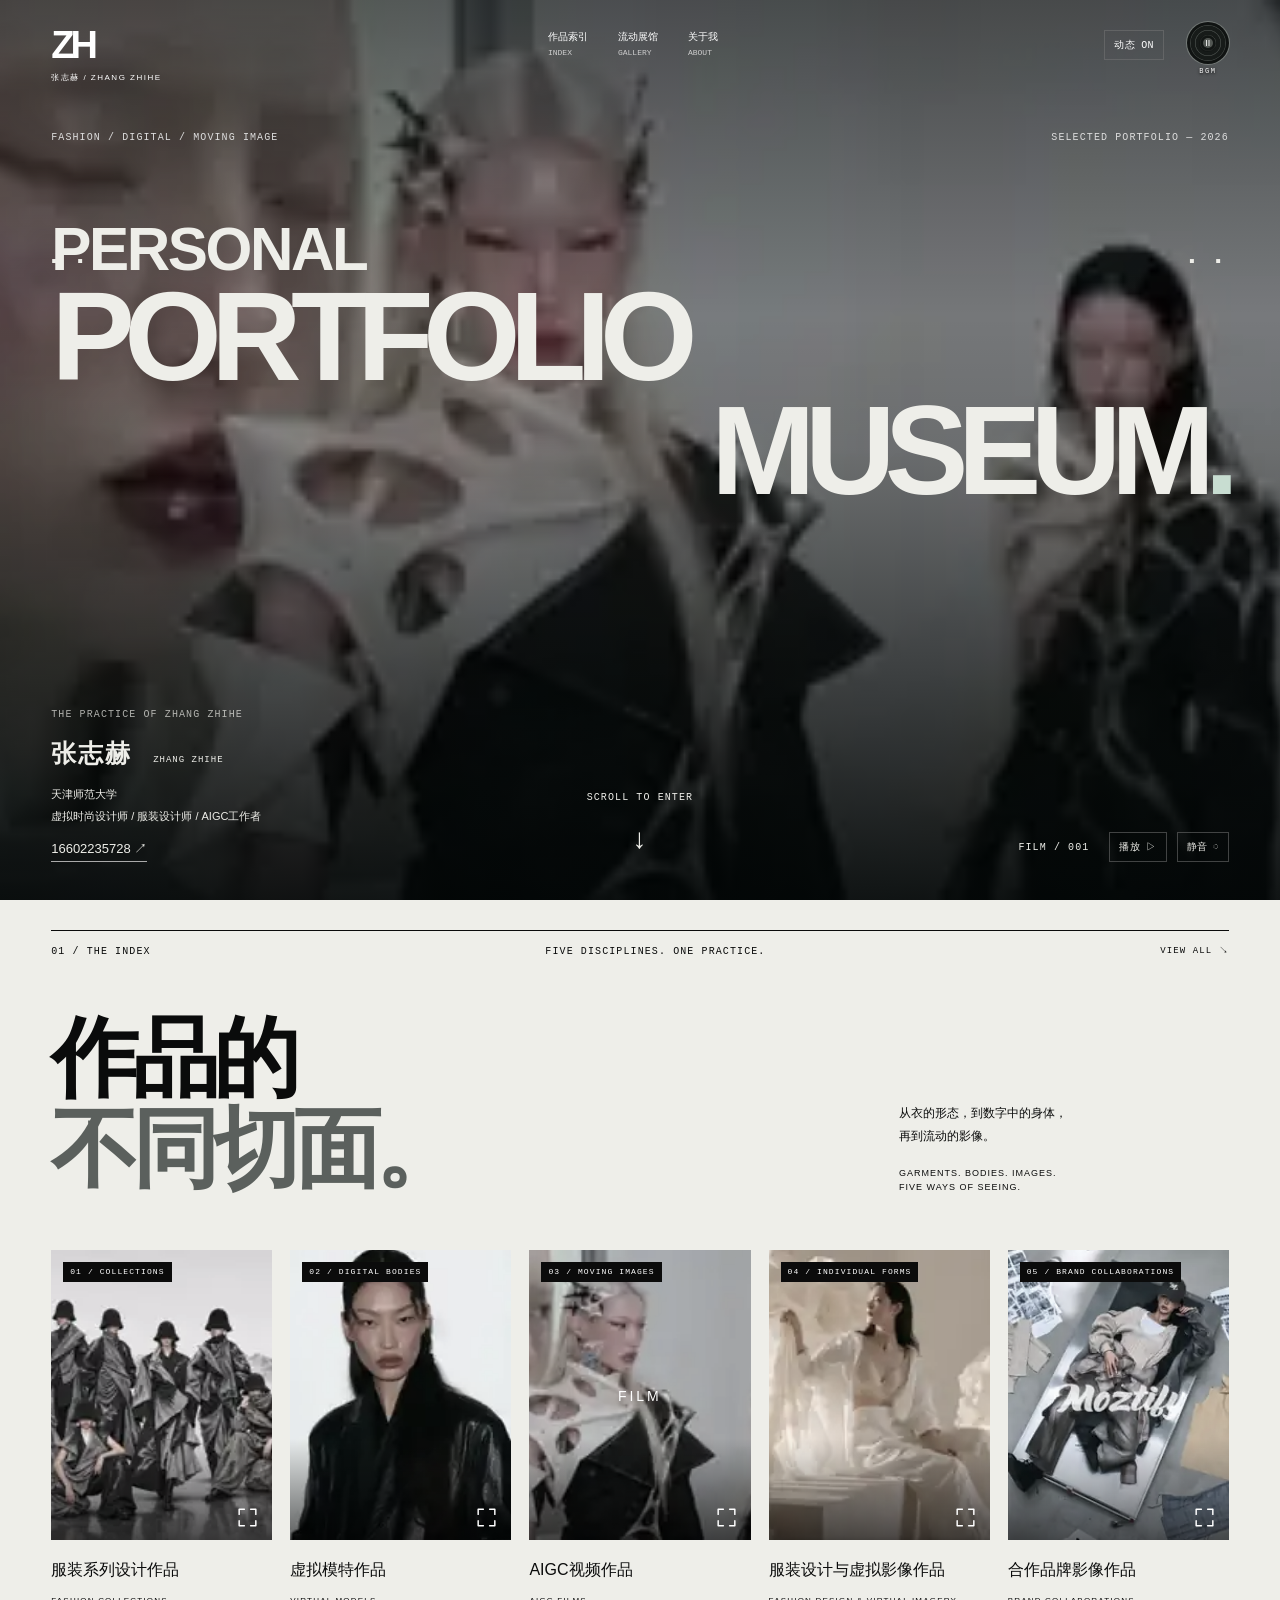
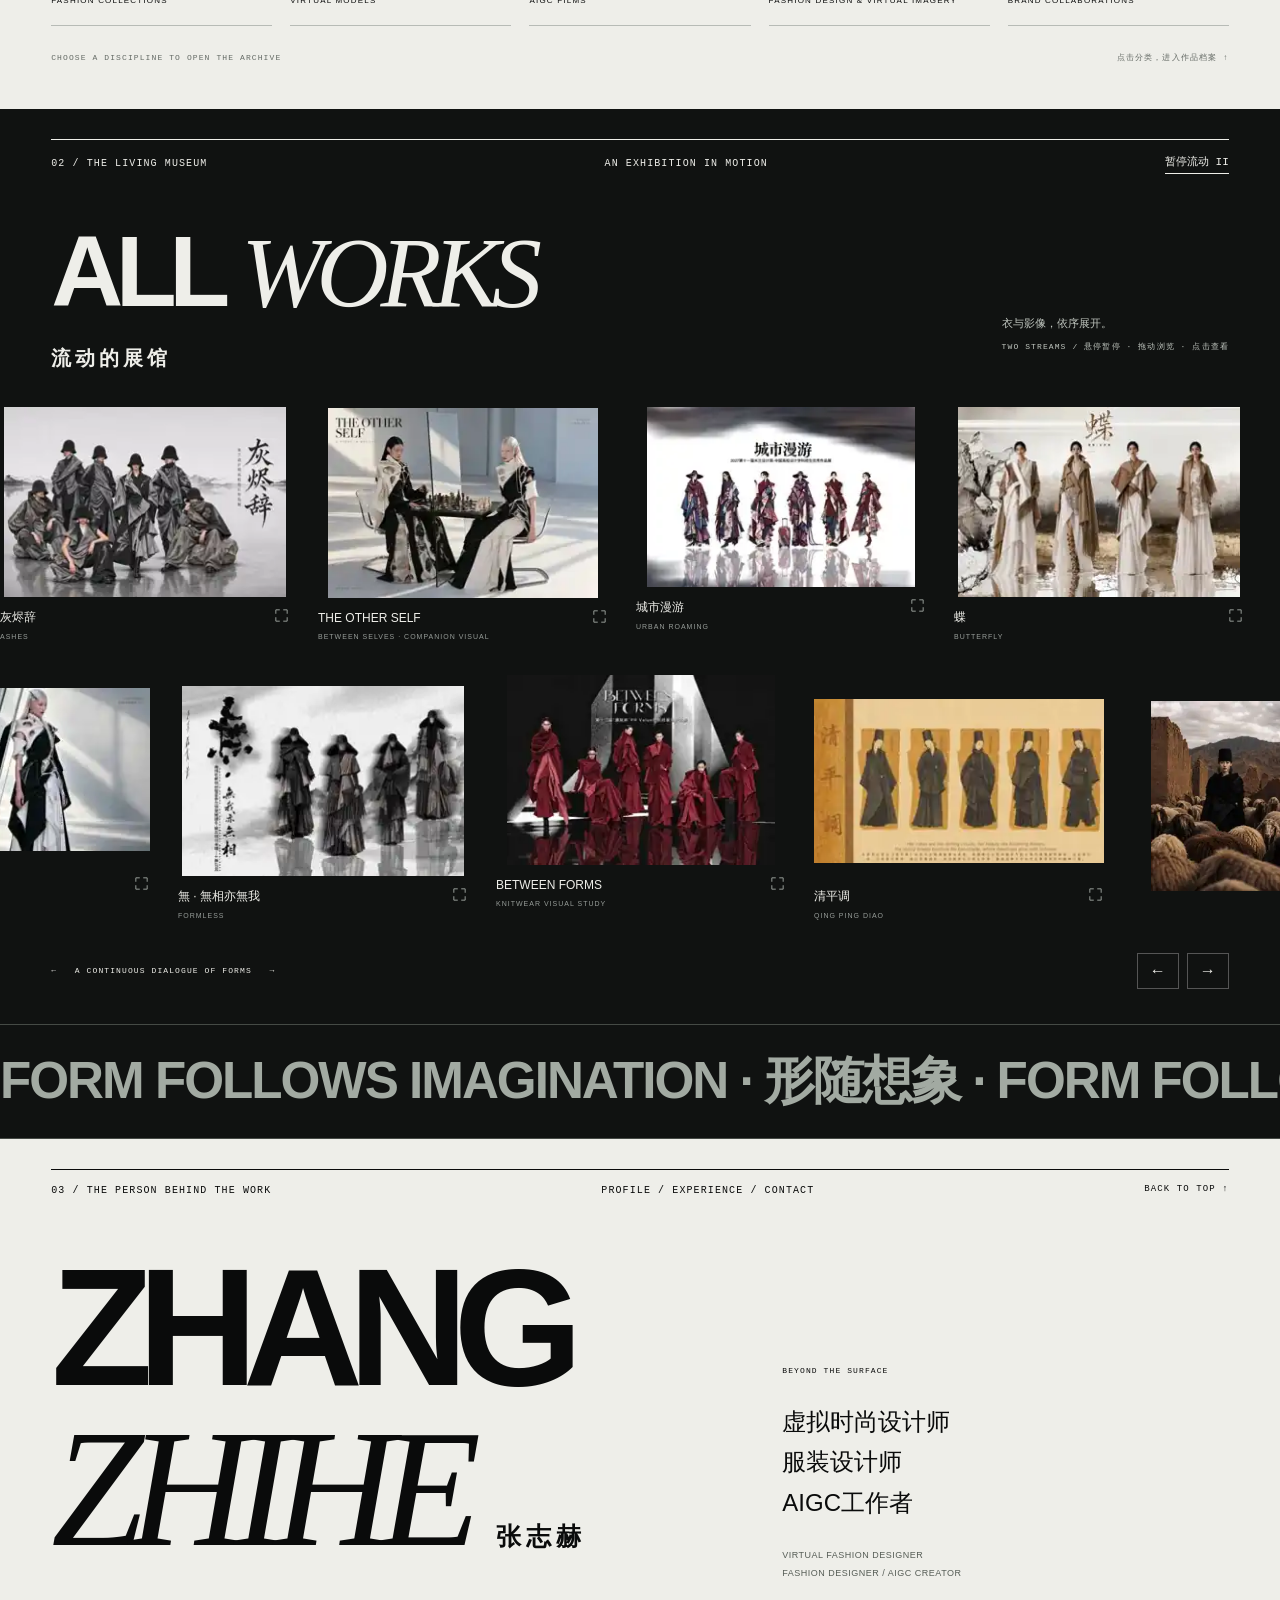
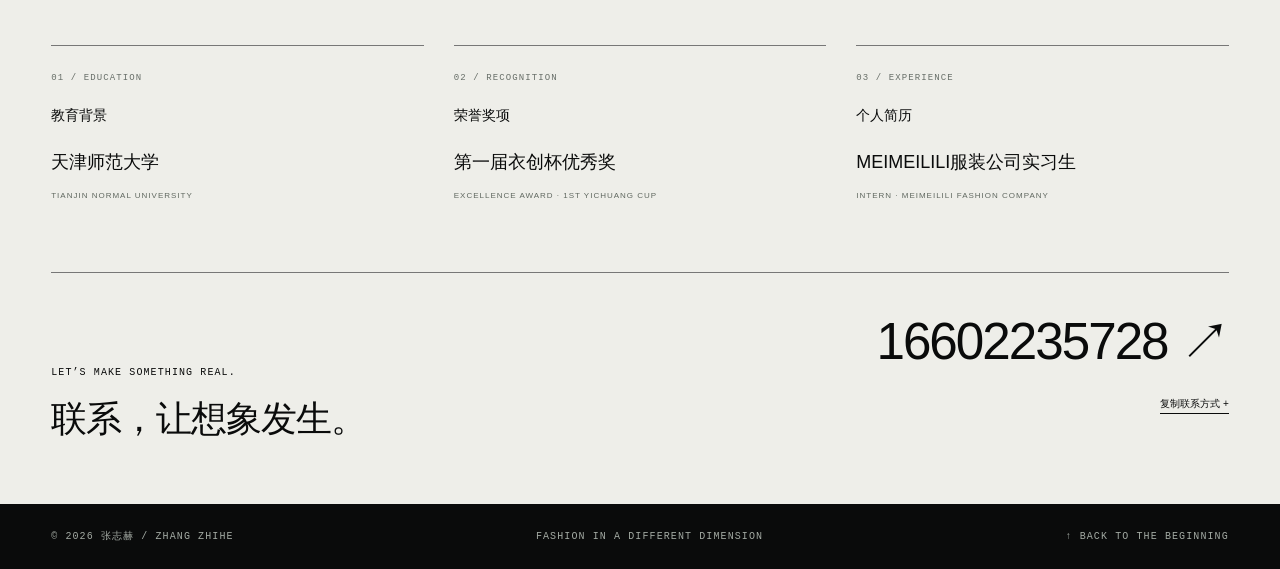
==== commit ebcf3206: "Fix empty images, eliminate UI request waterfall and buffer soundtrack before playback" ====
--- a/index.html
+++ b/index.html
@@ -1,13 +1,245 @@
-<!doctype html><html lang="zh-CN"><head><meta charset="utf-8"><meta name="viewport" content="width=device-width,initial-scale=1"><meta name="description" content="张志赫｜天津师范大学。虚拟时尚设计师、服装设计师、AIGC工作者。服装、虚拟模特与动态影像作品集。"><title>张志赫 ZHANG ZHIHE — PERSONAL PORTFOLIO MUSEUM</title><link rel="stylesheet" href="style.css?v=17"></head><body><audio id="background-music" src="assets/background-music-mobile.mp3" loop preload="auto"></audio><button id="music-toggle" class="music-control" aria-label="背景音乐：点击播放" aria-pressed="false" title="背景音乐：点击播放"><span class="record-disc" aria-hidden="true"><i></i></span><span class="music-state" aria-hidden="true">▷</span><span class="music-label" aria-hidden="true">BGM</span></button>
+<!doctype html><html lang="zh-CN"><head><meta charset="utf-8"><meta name="viewport" content="width=device-width,initial-scale=1"><meta name="description" content="张志赫｜天津师范大学。虚拟时尚设计师、服装设计师、AIGC工作者。服装、虚拟模特与动态影像作品集。"><title>张志赫 ZHANG ZHIHE — PERSONAL PORTFOLIO MUSEUM</title><style>:root{--black:#0a0b0b;--white:#eeeee9;--line:#343635;--dim:#979d99;--acid:#d4e1d5}*{box-sizing:border-box}html{scroll-behavior:smooth;scroll-padding-top:70px}body{margin:0;background:var(--black);color:var(--white);font-family:Arial,'Helvetica Neue','PingFang SC','Microsoft YaHei',sans-serif;overflow-x:hidden}button,a{-webkit-tap-highlight-color:transparent}a{color:inherit;text-decoration:none}button{font:inherit;color:inherit;background:none;border:0;cursor:pointer}a:focus-visible,button:focus-visible,[tabindex]:focus-visible{outline:2px solid var(--acid);outline-offset:5px}button:disabled{opacity:.4;cursor:default}.mono{font:10px/1.5 'Courier New',monospace;letter-spacing:1.1px}.tiny{font:10px monospace;letter-spacing:.3px;padding:7px 9px;border:1px solid #7778;white-space:nowrap}.tiny:hover{background:var(--white);color:#111}.text-button{font-size:11px;padding:0;border-bottom:1px solid currentColor;line-height:1.8}.grain{position:fixed;inset:0;z-index:80;pointer-events:none;opacity:.035;background-image:url("data:image/svg+xml,%3Csvg viewBox='0 0 160 160' xmlns='http://www.w3.org/2000/svg'%3E%3Cfilter id='n'%3E%3CfeTurbulence type='fractalNoise' baseFrequency='.85' numOctaves='3' stitchTiles='stitch'/%3E%3C/filter%3E%3Cpath fill='white' filter='url(%23n)' d='M0 0h160v160H0z'/%3E%3C/svg%3E")}.reading-progress{height:2px;background:var(--white);width:0;position:fixed;top:0;left:0;z-index:100}.cursor,.cursor-echo{position:fixed;left:0;top:0;pointer-events:none;z-index:150;opacity:0;mix-blend-mode:difference;will-change:transform}.cursor{width:32px;height:32px;border:1px solid white;border-radius:50%;display:grid;place-items:center}.cursor span{width:4px;height:4px;background:white}.cursor small{position:absolute;top:37px;font:8px monospace;letter-spacing:2px;color:white}.cursor-echo{width:68px;height:68px;border:1px solid #aaa;border-radius:50%}.cursor.hovering{width:70px;height:70px;background:#fff2}.skip{position:fixed;top:-70px;left:10px;z-index:200;background:white;color:black;padding:10px}.skip:focus{top:10px}header{position:absolute;z-index:20;top:0;left:0;width:100%;display:flex;justify-content:space-between;align-items:start;padding:30px 4%;color:white}.wordmark{font-size:38px;line-height:.8;letter-spacing:-4px;font-weight:900}.wordmark span{display:block;font:8px Arial;letter-spacing:1.5px;margin-top:12px}nav{display:flex;gap:30px;font-size:10px}nav a{display:flex;flex-direction:column;gap:4px}nav i{font:8px monospace;color:#cecece}nav a:hover{opacity:.6}.hero{height:max(760px,100svh);max-height:1250px;position:relative;isolation:isolate;overflow:hidden}.hero>video,.hero-shade{position:absolute;inset:0;width:100%;height:100%;object-fit:cover;z-index:-2}.hero>video{filter:brightness(.72) saturate(.65)}.hero-shade{z-index:-1;background:linear-gradient(180deg,#03060666,transparent 35%,#01070715 50%,#020606dd)}.hero-top{position:absolute;top:130px;left:4%;right:4%;display:flex;justify-content:space-between;color:#ddd}.register{position:absolute;top:28%;font-size:16px;letter-spacing:8px}.r1{left:4%}.r2{right:4%}h1{position:absolute;left:4%;right:4%;top:31%;margin:0;font-size:clamp(80px,11.6vw,190px);font-weight:600;line-height:.84;letter-spacing:-.085em;display:flex;flex-direction:column;pointer-events:none}h1>span:last-child{align-self:end}.title-dot{color:#c8ddd1}.hero-bottom{position:absolute;left:4%;right:4%;bottom:38px;display:flex;justify-content:space-between;align-items:end;gap:25px}.eyebrow{opacity:.7;margin:0 0 15px}.hero-bio h2{font-size:25px;margin:0 0 15px;letter-spacing:2px}.hero-bio h2 span{font:9px monospace;margin-left:12px;letter-spacing:1px}.hero-bio p:not(.eyebrow){font-size:11px;line-height:1.7;margin:4px 0}.hero-bio>a{display:inline-block;margin-top:10px;font-size:13px;border-bottom:1px solid #aaa;padding-bottom:3px}.scroll-cue{text-align:center;display:flex;flex-direction:column;gap:15px}.scroll-cue b{font-size:28px;font-weight:normal;animation:bob 2s infinite}.film-controls{display:flex;align-items:center;gap:10px}.film-controls>span{margin-right:10px}.section-meta{border-top:1px solid;display:flex;justify-content:space-between;gap:15px;padding:13px 0;align-items:center}.section-meta>a{font-size:9px}.collections{padding:30px 4% 45px;background:var(--white);color:var(--black)}.index-heading{display:flex;justify-content:space-between;align-items:end;margin:40px 0 55px}.index-heading h2{font-size:clamp(48px,6.8vw,108px);font-weight:600;line-height:1.05;letter-spacing:-6px;margin:0}.index-heading h2 em{font-style:normal;color:#5b605d}.index-heading p{font-size:12px;line-height:1.9;margin:0;width:28%}.index-heading p span{display:block;font-size:9px;margin-top:18px;line-height:1.6;letter-spacing:1px}.category-grid{display:grid;grid-template-columns:repeat(4,1fr);gap:18px}.category{padding:0;text-align:left;min-width:0}.category-img{height:310px;position:relative;overflow:hidden;background:#333}.category-img:after{content:'';position:absolute;inset:0;background:linear-gradient(transparent 65%,#0009);pointer-events:none}.category-img img{height:100%;width:100%;object-fit:cover;filter:grayscale(.5);transition:filter .6s,transform .8s}.category:nth-child(1) img{object-position:41%}.category:nth-child(2) img{object-position:72%}.category:nth-child(4) img{object-position:57%}.category:hover img{filter:grayscale(0);transform:scale(1.06)}.category-no{position:absolute;left:12px;top:12px;background:#0b0b0b;color:white;padding:4px 7px;font-size:8px;z-index:1}.category-arrow{position:absolute;right:12px;bottom:10px;color:white;z-index:1;font-size:30px}.play-symbol{position:absolute;top:45%;left:40%;color:white;font-size:50px}.category-label{padding-top:18px;border-bottom:1px solid #b7bbb6;padding-bottom:18px}.category-label h3{font-size:17px;font-weight:500;margin:0 0 8px}.category-label>span{font-size:8px;letter-spacing:1.2px}.index-footer{display:flex;justify-content:space-between;padding-top:26px;font-size:8px;color:#646a65}.museum{padding:30px 0 0;background:#101211;overflow:hidden}.museum>.section-meta,.museum-heading,.gallery-footer{margin-left:4%;margin-right:4%}.museum-heading{display:flex;justify-content:space-between;align-items:end;margin-top:45px;margin-bottom:15px}.museum-heading h2{font-size:clamp(65px,11vw,170px);line-height:.84;letter-spacing:-.075em;font-weight:600;margin:0}.museum-heading h2 em{font:italic 1em Georgia,serif;letter-spacing:-.08em;font-weight:400}.museum-heading h2>span{display:block;font-size:20px;letter-spacing:4px;margin-top:20px}.museum-heading p{font-size:11px;line-height:2;color:#c1c7c0}.museum-heading p .mono{font-size:8px}.gallery-window{overflow-x:auto;scrollbar-width:none;cursor:grab;touch-action:pan-x pan-y;padding:35px 4% 15px}.gallery-window::-webkit-scrollbar{display:none}.gallery-window.dragging{cursor:grabbing}.gallery-track{display:flex;align-items:center;gap:55px;width:max-content;min-height:460px}.exhibit{flex-shrink:0;width:440px;margin:0;padding:0;text-align:left}.exhibit:nth-child(3n+2){width:340px;align-self:start;margin-top:45px}.exhibit:nth-child(3n){width:470px;align-self:end;margin-bottom:12px}.exhibit img{display:block;width:100%;height:300px;object-fit:contain;background:#090a09;transition:filter .7s,transform .6s;filter:saturate(.65)}.exhibit:hover img{filter:saturate(1);transform:translateY(-7px)}.exhibit:nth-child(3n+2) img{height:280px;object-fit:cover}.exhibit figcaption{padding:15px 0;display:flex;justify-content:space-between;gap:20px}.exhibit figcaption strong{font-size:14px;font-weight:400}.exhibit figcaption small{display:block;font-size:8px;letter-spacing:1px;color:var(--dim);margin-top:7px}.exhibit figcaption>span{font:10px monospace;color:var(--dim)}.gallery-footer{display:flex;align-items:center;justify-content:space-between;padding:10px 0 35px}.gallery-footer .mono{font-size:8px}.gallery-footer button{width:42px;height:36px;border:1px solid #555;margin-left:8px}.gallery-footer button:hover{background:white;color:black}.type-stream{border-top:1px solid #454a45;border-bottom:1px solid #454a45;padding:22px 0;overflow:hidden;font-size:clamp(28px,4vw,60px);font-weight:600;letter-spacing:-2px;color:#a2aaa2;white-space:nowrap}.type-stream>div{width:max-content;animation:stream 32s linear infinite}.about{background:var(--white);color:var(--black);padding:30px 4% 60px}.about-heading{display:grid;grid-template-columns:1.4fr 1fr;align-items:end;margin:50px 0 60px;gap:9%}.about-heading h2{font-size:clamp(90px,13vw,210px);letter-spacing:-.09em;line-height:.8;font-weight:600;margin:0;position:relative}.about-heading h2 em{font:italic 1em Georgia;font-weight:400;letter-spacing:-.09em}.about-heading h2>span{display:inline-block;font-size:25px;letter-spacing:5px;margin-left:30px}.about-intro{padding-bottom:4px}.about-intro .mono{font-size:8px}.about-intro p{font-size:24px;line-height:1.7;margin:25px 0 20px}.about-intro small{font-size:9px;line-height:1.6;color:#565d56;letter-spacing:.5px}.profile-grid{display:grid;grid-template-columns:repeat(3,1fr);gap:30px}.profile-grid>div{border-top:1px solid #777;padding:20px 0}.profile-grid .mono{color:#676e68;font-size:9px}.profile-grid h3{font-weight:400;font-size:14px;margin:22px 0 25px}.profile-grid p{font-size:18px;margin:0 0 10px}.profile-grid small{font-size:8px;letter-spacing:1px;color:#606860}.contact-line{border-top:1px solid #777;margin-top:50px;padding-top:35px;display:flex;justify-content:space-between;align-items:end;gap:30px}.contact-line h3{font-size:36px;letter-spacing:-1px;font-weight:400;margin:15px 0 0}.phone{display:flex;flex-direction:column;align-items:end;gap:18px}.phone>a{font-size:clamp(25px,4vw,60px);letter-spacing:-2px}.phone .text-button{font-size:10px}.phone>span{font-size:10px;min-height:12px}footer{padding:25px 4%;display:flex;justify-content:space-between;gap:20px;font-size:8px;color:#a3aaa3}.archive{position:fixed;inset:0;width:100%;height:100dvh;max-width:none;max-height:none;margin:0;border:0;background:var(--white);color:var(--black);padding:0;overflow:auto}.archive::backdrop,.artwork::backdrop{background:#000e}.archive-header{position:sticky;top:0;z-index:5;background:var(--white);border-bottom:1px solid #bbb;padding:18px 4%;display:flex;justify-content:space-between;align-items:center;gap:15px}.archive-header a{font-size:10px}.archive-header button,.artwork-bar button{font-size:29px;width:40px;height:35px;line-height:1}.archive-body{padding:40px 4% 80px}.archive-body>h2{font-size:clamp(40px,7vw,100px);font-weight:500;letter-spacing:-4px;margin:20px 0}.archive-body>p{font-size:12px;line-height:1.8;color:#5d655e;margin-bottom:40px}.archive-body>p:empty{display:none}#archive-grid{display:grid;grid-template-columns:1fr 1fr;gap:45px 30px}.archive-item{padding:0;text-align:left;min-width:0}.archive-item .archive-image{position:relative;overflow:hidden;background:#d6dad4}.archive-item img{width:100%;height:auto;display:block;transition:transform .7s}.archive-item:hover img{transform:scale(1.03)}.archive-item.garment .archive-image{height:470px}.archive-item.garment img{height:100%;object-fit:cover}.archive-item.model .archive-image{height:430px}.archive-item.model img{height:100%;object-fit:cover;object-position:70%}.archive-item h3{font-size:21px;font-weight:500;margin:15px 0 6px}.archive-item p{font-size:10px;color:#656b65;margin:0}.archive-image>span{position:absolute;bottom:15px;right:15px;background:white;color:black;width:35px;height:35px;display:grid;place-items:center;font-size:22px}.artwork{width:min(1100px,94vw);max-height:94dvh;background:var(--black);color:var(--white);border:1px solid #555;padding:0}.artwork-bar{display:flex;justify-content:space-between;align-items:center;padding:10px 20px;position:sticky;top:0;background:#0a0b0be8;z-index:3;backdrop-filter:blur(10px)}.artwork img,.artwork video{width:100%;height:auto;display:block}.artwork-text{padding:25px 28px 40px}.artwork-text h2{font-size:34px;font-weight:500;letter-spacing:-1px;margin:0 0 15px}.artwork-text p{font-size:12px;line-height:1.9;color:#aab2aa;max-width:700px}.artwork-text a{font-size:11px;border-bottom:1px solid}.artwork-facts{display:flex;justify-content:space-between;margin:25px 0;font-size:10px}.motion-off *,.motion-off *:before,.motion-off *:after{animation-play-state:paused!important}.motion-off .cursor,.motion-off .cursor-echo{display:none}.motion-off{scroll-behavior:auto}@keyframes bob{50%{transform:translateY(7px)}}@keyframes stream{to{transform:translateX(-50%)}}@media(min-width:1700px){.category-img{height:410px}}@media(max-width:1000px){.hero{height:900px;max-height:none}h1{top:34%}.film-controls{flex-wrap:wrap;width:160px;justify-content:end}.film-controls>span{width:100%;text-align:right;margin-right:0}.category-grid{grid-template-columns:1fr 1fr;gap:35px 20px}.category-img{height:330px}.about-heading h2>span{display:block;margin:20px 0 0}.about-intro p{font-size:21px}.profile-grid p{font-size:16px}.scroll-cue{display:none}.index-heading h2{letter-spacing:-3px}.hero-top{font-size:8px}}@media(max-width:600px){header{padding:22px 5%;align-items:start}.wordmark{font-size:30px}.wordmark span{font-size:6px;letter-spacing:.6px}nav{gap:13px;font-size:9px;margin-top:2px}nav i{display:none}header>.tiny{position:absolute;right:5%;top:65px;font-size:8px;padding:4px 6px}.hero{height:100svh;min-height:720px}.hero>video{object-position:55% center}.hero-top{top:110px;left:5%;right:5%;font-size:7px;letter-spacing:.4px;gap:20px}.hero-top>span:last-child{max-width:95px;text-align:right}.register{top:25%;font-size:11px}h1{font-size:15.1vw;top:34%;left:5%;right:5%;line-height:.92;letter-spacing:-.075em}h1>span:last-child{align-self:start}.hero-bottom{left:5%;right:5%;bottom:25px;gap:15px}.hero-bio h2{font-size:23px}.hero-bio h2 span{display:block;font-size:8px;margin:8px 0 0}.hero-bio p:not(.eyebrow){font-size:10px}.hero-bio .eyebrow{font-size:6px;letter-spacing:.5px}.hero-bio>a{font-size:13px}.film-controls{width:65px;gap:7px}.film-controls>span{font-size:7px}.film-controls .tiny{font-size:8px;padding:5px}.section-meta{font-size:7px;letter-spacing:.4px;gap:10px}.section-meta>span:nth-child(2){display:none}.collections{padding:25px 5% 30px}.index-heading{margin:25px 0 30px;display:block}.index-heading h2{font-size:54px;letter-spacing:-4px}.index-heading p{width:auto;margin:25px 0 0;font-size:11px}.index-heading p span{font-size:8px;margin-top:10px}.category-grid{gap:28px 12px}.category-img{height:220px}.category-no{left:6px;top:6px;padding:4px;font-size:6px;letter-spacing:0}.category-arrow{font-size:24px}.category-label{padding:12px 0}.category-label h3{font-size:13px;line-height:1.5}.category-label>span{font-size:6px;letter-spacing:.5px}.index-footer{font-size:6px;letter-spacing:0;gap:20px}.index-footer>span:first-child{max-width:140px}.museum{padding-top:25px}.museum>.section-meta,.museum-heading,.gallery-footer{margin-left:5%;margin-right:5%}.museum-heading{display:block;margin-top:35px}.museum-heading h2{font-size:70px}.museum-heading h2>span{font-size:16px;margin-top:16px}.museum-heading p{margin-top:25px;font-size:10px}.gallery-window{padding-top:12px}.gallery-track{min-height:370px;gap:30px}.exhibit{width:300px}.exhibit:nth-child(3n+2){width:250px;margin-top:25px}.exhibit:nth-child(3n){width:310px}.exhibit img{height:230px}.exhibit:nth-child(3n+2) img{height:230px}.exhibit figcaption strong{font-size:13px}.gallery-footer .mono{font-size:6px;max-width:190px}.gallery-footer button{width:35px}.type-stream{font-size:34px;padding:18px 0}.about{padding:25px 5% 35px}.about-heading{display:block;margin:30px 0 35px}.about-heading h2{font-size:100px;line-height:.8}.about-heading h2>span{font-size:21px;display:inline-block;margin-left:24px;letter-spacing:3px}.about-intro{margin-top:40px;display:grid;grid-template-columns:1fr 1fr;gap:20px;align-items:start}.about-intro>.mono{grid-column:1/-1}.about-intro p{font-size:17px;margin:0;line-height:1.8}.about-intro small{font-size:7px;line-height:1.8}.profile-grid{grid-template-columns:1fr;gap:15px}.profile-grid>div{padding:18px 0 10px}.profile-grid h3{margin:12px 0 15px}.profile-grid p{font-size:18px}.contact-line{display:block;margin-top:25px}.contact-line h3{font-size:27px}.contact-line .mono{font-size:8px}.phone{align-items:start;margin-top:30px;gap:15px}.phone>a{font-size:38px}footer{padding:20px 5%;font-size:6px;letter-spacing:.1px;flex-wrap:wrap}footer>span:nth-child(2){display:none}.archive-header{padding:12px 5%}.archive-header .mono{display:none}.archive-body{padding:30px 5% 60px}.archive-body>h2{font-size:40px;letter-spacing:-2px}.archive-body>p{font-size:10px}#archive-grid{grid-template-columns:1fr;gap:30px}.archive-item.garment .archive-image,.archive-item.model .archive-image{height:420px}.artwork-text{padding:20px}.artwork-text h2{font-size:28px}.cursor,.cursor-echo{display:none}}@media(hover:none){.cursor,.cursor-echo{display:none}}@media(prefers-reduced-motion:reduce){html{scroll-behavior:auto}*,*:before,*:after{animation:none!important;transition:none!important}.cursor,.cursor-echo{display:none}}
+
+.cursor-preview{position:fixed;top:0;left:0;width:150px;height:100px;padding:5px;background:#eeeee9;pointer-events:none;z-index:140;opacity:0;transition:opacity .25s;box-shadow:0 15px 30px #0005;will-change:transform}.cursor-preview.visible{opacity:.85}.cursor-preview img{width:100%;height:100%;object-fit:cover}.motion-off .cursor-preview{display:none}@media(hover:none),(max-width:600px),(prefers-reduced-motion:reduce){.cursor-preview{display:none}}
+
+/* Expanded archive and museum title */
+h1.museum-title{top:25%;font-size:clamp(70px,9.8vw,156px);line-height:.83;gap:.08em}h1.museum-title .personal-title{font-size:.48em;letter-spacing:-.04em}h1.museum-title>span:nth-child(2){align-self:start}h1.museum-title>span:last-child{align-self:end}.archive-item.garment .archive-image{height:auto;background:#e3e5df}.archive-item.garment img{height:530px;object-fit:contain;object-position:center!important}.exhibit.individual,.exhibit.individual:nth-child(n){width:265px;align-self:center;margin-top:0;margin-bottom:0}.exhibit.individual img,.exhibit.individual:nth-child(n) img{height:350px;object-fit:contain}.exhibit.individual figcaption strong{font-size:13px}.category:nth-child(4) img{object-position:center 40%}@media(max-width:600px){h1.museum-title{top:29%;font-size:15.5vw;gap:.12em}.archive-item.garment img{height:460px}.exhibit.individual,.exhibit.individual:nth-child(n){width:220px}.exhibit.individual img,.exhibit.individual:nth-child(n) img{height:300px}}
+
+/* Native-ratio, caption-free image archives */
+.sr-only{position:absolute;width:1px;height:1px;padding:0;overflow:hidden;clip-path:inset(50%);white-space:nowrap}.archive-item.image-only .archive-image{height:auto;background:transparent}.archive-item.image-only img{width:100%;height:auto;object-fit:contain}.archive-item.image-only:hover img{transform:none}.image-viewer{width:fit-content;max-width:96vw;max-height:96dvh}.image-viewer .artwork-bar{gap:28px;padding:8px 14px}.image-viewer .artwork-bar>.mono{visibility:hidden}.artwork-bar #image-size{font-size:11px;width:auto;height:auto;line-height:1.8}.image-stage{overflow:auto;max-width:94vw;max-height:calc(94dvh - 55px);display:flex;align-items:start;justify-content:center}.image-viewer .image-stage img{width:auto;height:auto;max-width:94vw;max-height:calc(94dvh - 55px);object-fit:contain}.image-viewer.actual-size{width:96vw}.image-viewer.actual-size .image-stage{display:block}.image-viewer.actual-size .image-stage img{max-width:none;max-height:none;width:auto;height:auto}.exhibit.individual img{background:transparent}.category-label h3{line-height:1.45}.category:nth-child(2) img{object-position:center 25%}@media(max-width:600px){.category-label h3{font-size:12px}.category-label>span{font-size:5.5px}.image-viewer .artwork-bar{gap:12px}.image-viewer .artwork-bar>.mono{display:none}}
+
+/* Two counterflow columns, small thumbnails, image-first interaction */
+.flow-archive .archive-body{padding:24px 4% 20px;max-width:1100px;margin:auto}.flow-archive .archive-body>h2{font-size:clamp(28px,3.3vw,48px);letter-spacing:-1.8px;margin:12px 0 18px}.archive-controls{display:flex;justify-content:space-between;gap:18px;align-items:center;margin-bottom:18px;color:#505650}.archive-controls[hidden]{display:none}.archive-controls .mono{font-size:9px}.archive-controls button{white-space:nowrap;font-size:10px}#archive-grid.vertical-flow{display:grid;grid-template-columns:1fr 1fr;gap:38px;max-width:780px;margin:0 auto}.flow-lane{position:relative;overflow:hidden;cursor:grab}.flow-lane.dragging{cursor:grabbing;user-select:none}.vertical-lane{height:calc(100dvh - 250px);min-height:340px;max-height:820px;touch-action:pan-x;mask-image:linear-gradient(transparent,#000 5%,#000 95%,transparent)}.flow-track{display:flex;will-change:transform;gap:28px;width:max-content}.flow-group{display:flex;gap:28px;flex-shrink:0}.vertical-lane .flow-track,.vertical-lane .flow-group{flex-direction:column;gap:24px;width:100%}.vertical-flow .archive-item{width:100%;display:block}.vertical-flow .archive-image,.vertical-flow .image-only .archive-image{height:260px;background:#e3e5df}.vertical-flow .archive-item img,.vertical-flow .image-only img{width:100%;height:100%;object-fit:contain;transition:transform .35s}.vertical-flow .archive-item:hover img{transform:scale(1.035)}.vertical-flow .archive-image>span{width:27px;height:27px;right:9px;bottom:9px;font-size:17px}.vertical-flow .film-card .archive-image{height:190px;background:#151715}.vertical-flow .film-card img{object-fit:contain}.vertical-flow .archive-item h3{font-size:13px;margin:10px 0 4px}.vertical-flow .archive-item p{font-size:8px}.vertical-flow .archive-item:focus-visible{outline-color:#101411;outline-offset:-3px}.gallery-window{overflow:hidden;padding:25px 0 14px;cursor:auto}.horizontal-lane{height:290px;touch-action:pan-y;mask-image:linear-gradient(90deg,transparent,#000 3%,#000 97%,transparent)}.horizontal-lane+.horizontal-lane{margin-top:12px}.horizontal-lane .flow-group{align-items:center}.horizontal-lane .exhibit,.horizontal-lane .exhibit:nth-child(n){width:290px;align-self:center;margin:0;padding:0;flex-shrink:0}.horizontal-lane .exhibit.individual,.horizontal-lane .exhibit.individual:nth-child(n){width:190px}.horizontal-lane .exhibit img,.horizontal-lane .exhibit:nth-child(n) img{height:220px;object-fit:contain;background:transparent}.horizontal-lane .exhibit figcaption{padding:10px 0}.horizontal-lane .exhibit figcaption strong{font-size:12px}.horizontal-lane .exhibit figcaption small{font-size:7px}.row-1 .exhibit:nth-child(2n){transform:translateY(12px)}.row-0 .exhibit:nth-child(3n){transform:translateY(-10px)}.motion-off .flow-track{transform:none!important;will-change:auto}.motion-off .flow-lane{overflow:auto;mask-image:none}.motion-off .loop-copy,.motion-off [data-repeat]{display:none}.motion-off .vertical-lane{touch-action:pan-y}.motion-off .horizontal-lane{overflow-x:auto}.flow-archive .archive-header{z-index:6}
+@media(max-width:600px){.flow-archive .archive-body{padding:22px 5% 15px}.flow-archive .archive-body>h2{font-size:27px;letter-spacing:-1px;line-height:1.35;margin:10px 0 15px}.archive-controls{gap:12px;margin-bottom:15px}.archive-controls .mono{font-size:7px;letter-spacing:0;max-width:205px;line-height:1.7}.archive-controls button{font-size:9px}#archive-grid.vertical-flow{grid-template-columns:1fr 1fr;gap:14px}.vertical-lane{height:calc(100dvh - 245px);min-height:300px}.vertical-flow .archive-image,.vertical-flow .image-only .archive-image{height:210px}.vertical-flow .film-card .archive-image{height:100px}.vertical-flow .archive-item h3{font-size:10px;line-height:1.5}.vertical-flow .archive-item p{font-size:6px}.horizontal-lane{height:235px}.horizontal-lane .exhibit,.horizontal-lane .exhibit:nth-child(n){width:230px}.horizontal-lane .exhibit.individual,.horizontal-lane .exhibit.individual:nth-child(n){width:145px}.horizontal-lane .exhibit img,.horizontal-lane .exhibit:nth-child(n) img{height:180px}.flow-track,.flow-group{gap:20px}.horizontal-lane .flow-track,.horizontal-lane .flow-group{gap:28px}.horizontal-lane .exhibit figcaption strong{font-size:10px}.horizontal-lane+.horizontal-lane{margin-top:7px}}
+
+.museum-heading{margin-top:28px}.museum-heading h2{font-size:clamp(65px,7.8vw,125px)}.horizontal-lane{height:255px}.horizontal-lane .exhibit img,.horizontal-lane .exhibit:nth-child(n) img{height:190px}@media(max-width:600px){.museum-heading{margin-top:25px}.museum-heading h2{font-size:65px}.horizontal-lane{height:215px}.horizontal-lane .exhibit img,.horizontal-lane .exhibit:nth-child(n) img{height:165px}}
+
+/* Intrinsic image proportions: the tile follows the image, without a mat. */
+.vertical-lane .flow-group{align-items:center}.vertical-flow .archive-item.image-only{--thumb-height:260px;width:min(100%,calc(var(--thumb-height) * var(--image-ratio)));flex-shrink:0}.vertical-flow .archive-item.image-only .archive-image{height:auto;background:transparent;overflow:hidden}.vertical-flow .archive-item.image-only img{display:block;width:100%;height:auto;object-fit:initial;transform:none}.vertical-flow .archive-item.image-only:hover img{transform:none}.vertical-flow .archive-item.image-only:hover .archive-image>span{background:#111;color:#fff}.vertical-flow .archive-item.image-only .archive-image>span{transition:background .2s,color .2s}@media(max-width:600px){.vertical-flow .archive-item.image-only{--thumb-height:210px}}
+
+#archive-grid:not(.vertical-flow) .film-card .archive-image{aspect-ratio:16/9}#archive-grid:not(.vertical-flow) .film-card img{width:100%;height:100%;object-fit:cover;object-position:center 40%}
+
+/* Screen-fitting 16:9 playback for the latest film. */
+.artwork.wide-video-viewer{width:min(1100px,94vw,calc((94dvh - 180px)*16/9));max-height:94dvh}.wide-video-viewer #detail-video{width:100%;height:auto;aspect-ratio:16/9;object-fit:contain;background:#000}.wide-video-viewer .artwork-text{padding:16px 22px 20px}.wide-video-viewer .artwork-text h2{font-size:24px;margin:0 0 8px}.wide-video-viewer .artwork-text>.mono,.wide-video-viewer .artwork-text>p{display:none}.wide-video-viewer .artwork-facts{margin:10px 0 12px}@media(max-width:600px){.artwork.wide-video-viewer{width:94vw}.wide-video-viewer .artwork-text{padding:12px 16px 16px}.wide-video-viewer .artwork-text h2{font-size:21px}}
+
+/* Small record control, kept available in archive and artwork dialogs. */
+header>.tiny{margin-right:65px}.music-control{position:fixed;right:4%;top:22px;z-index:110;width:42px;height:42px;padding:0;border-radius:50%;display:grid;place-items:center;color:#fff;background:#101312;box-shadow:0 0 0 1px #a2aaa277;isolation:isolate}.record-disc{position:absolute;inset:3px;border-radius:50%;background:repeating-radial-gradient(circle at center,#171b19 0 2px,#393e3b 2.5px 3px,#171b19 3.5px 5px);animation:record-spin 5s linear infinite;animation-play-state:paused}.record-disc i{position:absolute;inset:13px;background:#d6ddd5;border-radius:50%}.music-control.playing .record-disc{animation-play-state:running}.music-state{position:relative;z-index:1;font:9px Arial;color:#fff;background:#101312aa;border-radius:50%;width:17px;height:17px;display:grid;place-items:center}.music-label{position:absolute;top:46px;font:7px/1 monospace;letter-spacing:1.5px;left:0;right:0;text-align:center;text-shadow:0 1px 3px #000}.music-control:hover{box-shadow:0 0 0 2px #d6ddd5}.music-control.in-dialog,.archive-header .music-control,.artwork-bar .music-control{position:relative;top:auto;right:auto;flex-shrink:0;width:34px;height:34px;margin-left:auto;margin-right:12px;line-height:1}.music-control.in-dialog .music-label{display:none}.music-control.in-dialog .record-disc i{inset:10px}.music-control.in-dialog .music-state{font-size:8px}.archive-header .music-control{color:#fff}.artwork-bar .music-control{margin-left:auto}.artwork-bar:has(.music-control) #image-size{margin-left:0}@keyframes record-spin{to{transform:rotate(360deg)}}@media(max-width:600px){header>.tiny{margin-right:0;right:calc(5% + 52px);top:65px}.music-control{right:5%;top:58px;width:34px;height:34px}.music-control .record-disc i{inset:10px}.music-label{top:38px;font-size:6px}.archive-header .music-control,.artwork-bar .music-control{margin-right:2px;width:31px;height:31px}}
+
+
+/* Reserve space before deferred archive pictures arrive. */
+.archive-item img{aspect-ratio:auto 4/3}
+
+/* A real cover stays visible until the browser is rendering video frames. */
+.hero>.hero-cover{position:absolute;inset:0;width:100%;height:100%;object-fit:cover;object-position:55% center;z-index:-2;filter:brightness(.72) saturate(.65)}
+.hero>video{opacity:0}.hero.video-ready>video{opacity:1}
+@media(max-width:600px){.hero{height:100svh;min-height:620px}.hero-bottom{bottom:max(24px,env(safe-area-inset-bottom))}.grain{display:none}}
+
+/* Keep the first screen steady while mobile browser chrome collapses. */
+@media(max-width:760px){.hero{height:var(--hero-height,100svh);max-height:none;min-height:620px}}
+
+/* Crisp, neutral line icons stay consistent on iOS and never become emoji. */
+.work-open-icon{display:grid!important;place-items:center;border-radius:50%;background:rgba(245,245,239,.9)!important;color:#222!important;width:26px!important;height:26px!important;box-shadow:0 0 0 1px #2221;font-size:10px!important}
+.work-open-icon svg,.inline-open-icon svg,.category-arrow svg{display:block;width:17px;height:17px;fill:none;stroke:currentColor;stroke-width:1.4;stroke-linecap:round;stroke-linejoin:round}
+.work-open-icon.video-label{border-radius:2px;width:auto!important;min-width:34px;padding:0 6px;font-size:10px!important;letter-spacing:1px}
+.inline-open-icon{display:inline-flex;vertical-align:middle;margin-left:5px}
+.category-arrow svg{width:25px;height:25px}
+.play-symbol.film-wordmark{font:14px/1 Arial,sans-serif;letter-spacing:3px;top:48%;left:40%}
+.video-status{display:flex;align-items:center;justify-content:space-between;gap:12px;padding:10px 16px;background:#181b18;color:#cdd1ca;font-size:11px;line-height:1.6}
+.video-status[hidden]{display:none}.video-status button{border-bottom:1px solid currentColor;white-space:nowrap;font-size:11px;padding:0 0 2px;color:#fff}
+
+
+/* Avoid a full-screen SVG noise filter composited over every moving frame. */
+.grain{display:none}
+
+/* Native pointer and bounded gallery painting for desktop browsers. */
+.cursor,.cursor-echo,.cursor-preview{display:none!important}
+.reading-progress{width:100%;transform:scaleX(0);transform-origin:left}
+.flow-lane{contain:layout paint}
+@media(hover:hover) and (pointer:fine){.horizontal-lane{mask-image:none}.exhibit img{filter:none}.exhibit:hover img{transform:none}.type-stream>div{animation:none}}
+
+/* Five disciplines retain generous two-column cards on phones. */
+@media(min-width:1101px){.category-grid{grid-template-columns:repeat(5,minmax(0,1fr))}.category-img{height:290px}.category-label h3{font-size:16px}}
+.category-grid img{aspect-ratio:3/4;object-fit:cover}
+</style></head><body><audio id="background-music" data-src="assets/background-music-mobile.mp3" loop preload="none"></audio><button id="music-toggle" class="music-control" aria-label="背景音乐：点击播放" aria-pressed="false" title="背景音乐：点击播放"><span class="record-disc" aria-hidden="true"><i></i></span><span class="music-state" aria-hidden="true">▷</span><span class="music-label" aria-hidden="true">BGM</span></button>
 <a class="skip" href="#collections">跳至作品分类</a><div class="grain" aria-hidden="true"></div><div class="cursor" aria-hidden="true"><span></span><small>EXPLORE</small></div><div class="cursor-echo" aria-hidden="true"></div><div class="cursor-preview" aria-hidden="true"><img alt=""></div><div class="reading-progress" aria-hidden="true"></div>
 <header><a class="wordmark" href="#home">ZH<span>张志赫 / ZHANG ZHIHE</span></a><nav aria-label="主要导航"><a href="#collections">作品索引 <i>INDEX</i></a><a href="#museum">流动展馆 <i>GALLERY</i></a><a href="#about">关于我 <i>ABOUT</i></a></nav><button id="motion" class="tiny" aria-pressed="false">动态 ON</button></header>
-<main><section id="home" class="hero"><img class="hero-cover" src="assets/hero-cover.jpg" alt="" fetchpriority="high" aria-hidden="true"><video id="hero-video" src="assets/hero-mobile.mp4" autoplay muted loop playsinline webkit-playsinline preload="metadata" poster="assets/hero-cover.jpg" aria-label="BETWEEN SELVES 动态视觉"></video><div class="hero-shade"></div><div class="hero-top mono"><span>FASHION / DIGITAL / MOVING IMAGE</span><span>SELECTED PORTFOLIO — 2026</span></div><div class="register r1" aria-hidden="true">▪ ▪</div><div class="register r2" aria-hidden="true">▪ ▪</div><h1 class="museum-title"><span class="personal-title">PERSONAL</span><span>PORTFOLIO</span><span>MUSEUM<span class="title-dot">.</span></span></h1><div class="hero-bottom"><div class="hero-bio"><p class="mono eyebrow">THE PRACTICE OF ZHANG ZHIHE</p><h2>张志赫 <span>ZHANG ZHIHE</span></h2><p>天津师范大学</p><p>虚拟时尚设计师 / 服装设计师 / AIGC工作者</p><a href="tel:16602235728">16602235728 ↗︎</a></div><a class="scroll-cue mono" href="#collections"><span>SCROLL TO ENTER</span><b>↓</b></a><div class="film-controls"><span class="mono">FILM / 001</span><button id="play" class="tiny">播放 ▷</button><button id="sound" class="tiny" aria-pressed="false">静音 ◌</button></div></div></section>
-<section id="collections" class="collections"><div class="section-meta mono"><span>01 / THE INDEX</span><span>FIVE DISCIPLINES. ONE PRACTICE.</span><a href="#museum">VIEW ALL ↘</a></div><div class="index-heading"><h2>作品的<br><em>不同切面。</em></h2><p>从衣的形态，到数字中的身体，<br>再到流动的影像。<span>GARMENTS. BODIES. IMAGES.<br>FIVE WAYS OF SEEING.</span></p></div><div class="category-grid"><button class="category" data-cat="series"><div class="category-img"><img src="data:image/svg+xml,%3Csvg xmlns='http://www.w3.org/2000/svg' width='1' height='1'/%3E" data-src="assets/thumbs/ashes.webp" alt="服装系列设计：灰烬辞" loading="lazy"><span class="category-no mono">01 / COLLECTIONS</span><span class="category-arrow" aria-hidden="true"><svg viewBox="0 0 24 24"><path d="M9 4H4v5m11-5h5v5M4 15v5h5m11-5v5h-5"/></svg></span></div><div class="category-label"><h3>服装系列设计作品</h3><span>FASHION COLLECTIONS</span></div></button><button class="category" data-cat="models"><div class="category-img"><img src="data:image/svg+xml,%3Csvg xmlns='http://www.w3.org/2000/svg' width='1' height='1'/%3E" data-src="assets/thumbs/virtual-model-01.webp" alt="虚拟模特作品" loading="lazy"><span class="category-no mono">02 / DIGITAL BODIES</span><span class="category-arrow" aria-hidden="true"><svg viewBox="0 0 24 24"><path d="M9 4H4v5m11-5h5v5M4 15v5h5m11-5v5h-5"/></svg></span></div><div class="category-label"><h3>虚拟模特作品</h3><span>VIRTUAL MODELS</span></div></button><button class="category" data-cat="films"><div class="category-img"><img src="data:image/svg+xml,%3Csvg xmlns='http://www.w3.org/2000/svg' width='1' height='1'/%3E" data-src="assets/thumbs/film-poster.webp" alt="AIGC视频作品片段" loading="lazy"><span class="category-no mono">03 / MOVING IMAGES</span><span class="play-symbol film-wordmark">FILM</span><span class="category-arrow" aria-hidden="true"><svg viewBox="0 0 24 24"><path d="M9 4H4v5m11-5h5v5M4 15v5h5m11-5v5h-5"/></svg></span></div><div class="category-label"><h3>AIGC视频作品</h3><span>AIGC FILMS</span></div></button><button class="category" data-cat="garments"><div class="category-img"><img src="data:image/svg+xml,%3Csvg xmlns='http://www.w3.org/2000/svg' width='1' height='1'/%3E" data-src="assets/thumbs/fashion-image-01.webp" alt="服装设计与虚拟影像作品" loading="lazy"><span class="category-no mono">04 / INDIVIDUAL FORMS</span><span class="category-arrow" aria-hidden="true"><svg viewBox="0 0 24 24"><path d="M9 4H4v5m11-5h5v5M4 15v5h5m11-5v5h-5"/></svg></span></div><div class="category-label"><h3>服装设计与虚拟影像作品</h3><span>FASHION DESIGN &amp; VIRTUAL IMAGERY</span></div></button><button class="category" data-cat="brands"><div class="category-img"><img src="data:image/svg+xml,%3Csvg xmlns='http://www.w3.org/2000/svg' width='1' height='1'/%3E" data-src="assets/thumbs/brand-image-01.webp" alt="合作品牌影像作品" loading="lazy"><span class="category-no mono">05 / BRAND COLLABORATIONS</span><span class="category-arrow" aria-hidden="true"><svg viewBox="0 0 24 24"><path d="M9 4H4v5m11-5h5v5M4 15v5h5m11-5v5h-5"/></svg></span></div><div class="category-label"><h3>合作品牌影像作品</h3><span>BRAND COLLABORATIONS</span></div></button></div><div class="index-footer mono"><span>CHOOSE A DISCIPLINE TO OPEN THE ARCHIVE</span><span>点击分类，进入作品档案 ↑</span></div></section>
+<main><section id="home" class="hero"><img class="hero-cover" src="[data-uri]" alt="" fetchpriority="high" aria-hidden="true"><video id="hero-video" src="assets/hero-mobile.mp4" autoplay muted loop playsinline webkit-playsinline preload="metadata" poster="[data-uri]" aria-label="BETWEEN SELVES 动态视觉"></video><div class="hero-shade"></div><div class="hero-top mono"><span>FASHION / DIGITAL / MOVING IMAGE</span><span>SELECTED PORTFOLIO — 2026</span></div><div class="register r1" aria-hidden="true">▪ ▪</div><div class="register r2" aria-hidden="true">▪ ▪</div><h1 class="museum-title"><span class="personal-title">PERSONAL</span><span>PORTFOLIO</span><span>MUSEUM<span class="title-dot">.</span></span></h1><div class="hero-bottom"><div class="hero-bio"><p class="mono eyebrow">THE PRACTICE OF ZHANG ZHIHE</p><h2>张志赫 <span>ZHANG ZHIHE</span></h2><p>天津师范大学</p><p>虚拟时尚设计师 / 服装设计师 / AIGC工作者</p><a href="tel:16602235728">16602235728 ↗︎</a></div><a class="scroll-cue mono" href="#collections"><span>SCROLL TO ENTER</span><b>↓</b></a><div class="film-controls"><span class="mono">FILM / 001</span><button id="play" class="tiny">播放 ▷</button><button id="sound" class="tiny" aria-pressed="false">静音 ◌</button></div></div></section>
+<section id="collections" class="collections"><div class="section-meta mono"><span>01 / THE INDEX</span><span>FIVE DISCIPLINES. ONE PRACTICE.</span><a href="#museum">VIEW ALL ↘</a></div><div class="index-heading"><h2>作品的<br><em>不同切面。</em></h2><p>从衣的形态，到数字中的身体，<br>再到流动的影像。<span>GARMENTS. BODIES. IMAGES.<br>FIVE WAYS OF SEEING.</span></p></div><div class="category-grid"><button class="category" data-cat="series"><div class="category-img"><img src="data:image/svg+xml,%3Csvg xmlns='http://www.w3.org/2000/svg' width='1' height='1'/%3E" data-src="[data-uri]" alt="服装系列设计：灰烬辞" loading="lazy"><span class="category-no mono">01 / COLLECTIONS</span><span class="category-arrow" aria-hidden="true"><svg viewBox="0 0 24 24"><path d="M9 4H4v5m11-5h5v5M4 15v5h5m11-5v5h-5"/></svg></span></div><div class="category-label"><h3>服装系列设计作品</h3><span>FASHION COLLECTIONS</span></div></button><button class="category" data-cat="models"><div class="category-img"><img src="data:image/svg+xml,%3Csvg xmlns='http://www.w3.org/2000/svg' width='1' height='1'/%3E" data-src="[data-uri]" alt="虚拟模特作品" loading="lazy"><span class="category-no mono">02 / DIGITAL BODIES</span><span class="category-arrow" aria-hidden="true"><svg viewBox="0 0 24 24"><path d="M9 4H4v5m11-5h5v5M4 15v5h5m11-5v5h-5"/></svg></span></div><div class="category-label"><h3>虚拟模特作品</h3><span>VIRTUAL MODELS</span></div></button><button class="category" data-cat="films"><div class="category-img"><img src="data:image/svg+xml,%3Csvg xmlns='http://www.w3.org/2000/svg' width='1' height='1'/%3E" data-src="[data-uri]" alt="AIGC视频作品片段" loading="lazy"><span class="category-no mono">03 / MOVING IMAGES</span><span class="play-symbol film-wordmark">FILM</span><span class="category-arrow" aria-hidden="true"><svg viewBox="0 0 24 24"><path d="M9 4H4v5m11-5h5v5M4 15v5h5m11-5v5h-5"/></svg></span></div><div class="category-label"><h3>AIGC视频作品</h3><span>AIGC FILMS</span></div></button><button class="category" data-cat="garments"><div class="category-img"><img src="data:image/svg+xml,%3Csvg xmlns='http://www.w3.org/2000/svg' width='1' height='1'/%3E" data-src="[data-uri]" alt="服装设计与虚拟影像作品" loading="lazy"><span class="category-no mono">04 / INDIVIDUAL FORMS</span><span class="category-arrow" aria-hidden="true"><svg viewBox="0 0 24 24"><path d="M9 4H4v5m11-5h5v5M4 15v5h5m11-5v5h-5"/></svg></span></div><div class="category-label"><h3>服装设计与虚拟影像作品</h3><span>FASHION DESIGN &amp; VIRTUAL IMAGERY</span></div></button><button class="category" data-cat="brands"><div class="category-img"><img src="data:image/svg+xml,%3Csvg xmlns='http://www.w3.org/2000/svg' width='1' height='1'/%3E" data-src="[data-uri]" alt="合作品牌影像作品" loading="lazy"><span class="category-no mono">05 / BRAND COLLABORATIONS</span><span class="category-arrow" aria-hidden="true"><svg viewBox="0 0 24 24"><path d="M9 4H4v5m11-5h5v5M4 15v5h5m11-5v5h-5"/></svg></span></div><div class="category-label"><h3>合作品牌影像作品</h3><span>BRAND COLLABORATIONS</span></div></button></div><div class="index-footer mono"><span>CHOOSE A DISCIPLINE TO OPEN THE ARCHIVE</span><span>点击分类，进入作品档案 ↑</span></div></section>
 <section id="museum" class="museum"><div class="section-meta mono"><span>02 / THE LIVING MUSEUM</span><span>AN EXHIBITION IN MOTION</span><button id="gallery-pause" class="text-button" aria-pressed="false">暂停流动 II</button></div><div class="museum-heading"><h2>ALL <em>WORKS</em><span>流动的展馆</span></h2><p>衣与影像，依序展开。<br><span class="mono">TWO STREAMS / 悬停暂停 · 拖动浏览 · 点击查看</span></p></div><div class="gallery-window" tabindex="0" aria-label="全部作品流动展馆，可横向滚动或使用下方按钮"><div id="gallery-track" class="gallery-track"></div></div><div class="gallery-footer"><span class="mono">← &nbsp; A CONTINUOUS DIALOGUE OF FORMS &nbsp; →</span><div><button id="previous" aria-label="上一件作品">←</button><button id="next" aria-label="下一件作品">→</button></div></div><div class="type-stream" aria-hidden="true"><div>FORM FOLLOWS IMAGINATION · 形随想象 · FORM FOLLOWS IMAGINATION · 形随想象 · </div></div></section>
 <section id="about" class="about"><div class="section-meta mono"><span>03 / THE PERSON BEHIND THE WORK</span><span>PROFILE / EXPERIENCE / CONTACT</span><a href="#home">BACK TO TOP ↑</a></div><div class="about-heading"><h2>ZHANG<br><em>ZHIHE</em><span>张志赫</span></h2><div class="about-intro"><span class="mono">BEYOND THE SURFACE</span><p>虚拟时尚设计师<br>服装设计师<br>AIGC工作者</p><small>VIRTUAL FASHION DESIGNER<br>FASHION DESIGNER / AIGC CREATOR</small></div></div><div class="profile-grid"><div><span class="mono">01 / EDUCATION</span><h3>教育背景</h3><p>天津师范大学</p><small>TIANJIN NORMAL UNIVERSITY</small></div><div><span class="mono">02 / RECOGNITION</span><h3>荣誉奖项</h3><p>第一届衣创杯优秀奖</p><small>EXCELLENCE AWARD · 1ST YICHUANG CUP</small></div><div><span class="mono">03 / EXPERIENCE</span><h3>个人简历</h3><p>MEIMEILILI服装公司实习生</p><small>INTERN · MEIMEILILI FASHION COMPANY</small></div></div><div class="contact-line"><div><span class="mono">LET’S MAKE SOMETHING REAL.</span><h3>联系，让想象发生。</h3></div><div class="phone"><a href="tel:16602235728">16602235728 ↗︎</a><button id="copy-phone" class="text-button">复制联系方式 +</button><span id="copy-status" aria-live="polite"></span></div></div></section></main>
 <footer class="mono"><span>© 2026 张志赫 / ZHANG ZHIHE</span><span>FASHION IN A DIFFERENT DIMENSION</span><a href="#home">↑ BACK TO THE BEGINNING</a></footer>
 <dialog id="archive" class="archive" aria-labelledby="archive-title"><div class="archive-header"><a href="#collections" id="back-index">← 返回分类 / BACK TO INDEX</a><span class="mono">SELECTED ARCHIVE</span><button id="close-archive" aria-label="关闭分类">×</button></div><div class="archive-body"><span id="archive-kicker" class="mono"></span><h2 id="archive-title"></h2><p id="archive-note"></p><div id="archive-controls" class="archive-controls" hidden><span class="mono">左列 ↓ · 右列 ↑ &nbsp; / &nbsp; 悬停暂停 · 拖动浏览 · 点击放大</span><button id="archive-pause" class="text-button" aria-pressed="false">暂停流动 II</button></div><div id="archive-grid"></div></div></dialog>
 <dialog id="artwork" class="artwork" aria-labelledby="artwork-title"><div class="artwork-bar"><span class="mono">VIEW IMAGE</span><button id="image-size" class="text-button" hidden>原尺寸 ↗︎</button><button id="close-artwork" aria-label="关闭作品">×</button></div><div id="artwork-body"></div></dialog>
-<script defer src="script.js?v=17"></script></body></html>
-
-
+<script type="application/json" id="preview-data">{"archive-film-01.jpg":"[data-uri]","archive-film-02.jpg":"[data-uri]","archive-film-03.jpg":"[data-uri]","archive-film-04.jpg":"[data-uri]","archive-film-05.jpg":"[data-uri]","ashes.jpg":"[data-uri]","brand-image-01.jpg":"[data-uri]","brand-image-02.jpg":"[data-uri]","brand-image-03.jpg":"[data-uri]","brand-image-04.jpg":"[data-uri]","brand-image-05.jpg":"[data-uri]","brand-image-06.jpg":"[data-uri]","brand-image-07.jpg":"[data-uri]","brand-image-08.jpg":"[data-uri]","brand-image-09.jpg":"[data-uri]","brand-image-10.jpg":"[data-uri]","butterfly.jpg":"[data-uri]","fashion-image-01.jpg":"[data-uri]","fashion-image-02.jpg":"[data-uri]","fashion-image-03.jpg":"[data-uri]","fashion-image-04.jpg":"[data-uri]","fashion-image-05.jpg":"[data-uri]","fashion-image-06.jpg":"[data-uri]","fashion-image-07.jpg":"[data-uri]","film-poster.jpg":"[data-uri]","formless.jpg":"[data-uri]","forms.jpg":"[data-uri]","garment-01.jpg":"[data-uri]","garment-02.jpg":"[data-uri]","garment-03.jpg":"[data-uri]","garment-04.jpg":"[data-uri]","garment-05.jpg":"[data-uri]","garment-06.jpg":"[data-uri]","garment-07.jpg":"[data-uri]","garment-08.jpg":"[data-uri]","garment-09.jpg":"[data-uri]","garment-10.jpg":"[data-uri]","garment-11.jpg":"[data-uri]","garment-12.jpg":"[data-uri]","garment-13.jpg":"[data-uri]","garment-14.jpg":"[data-uri]","garment-15.jpg":"[data-uri]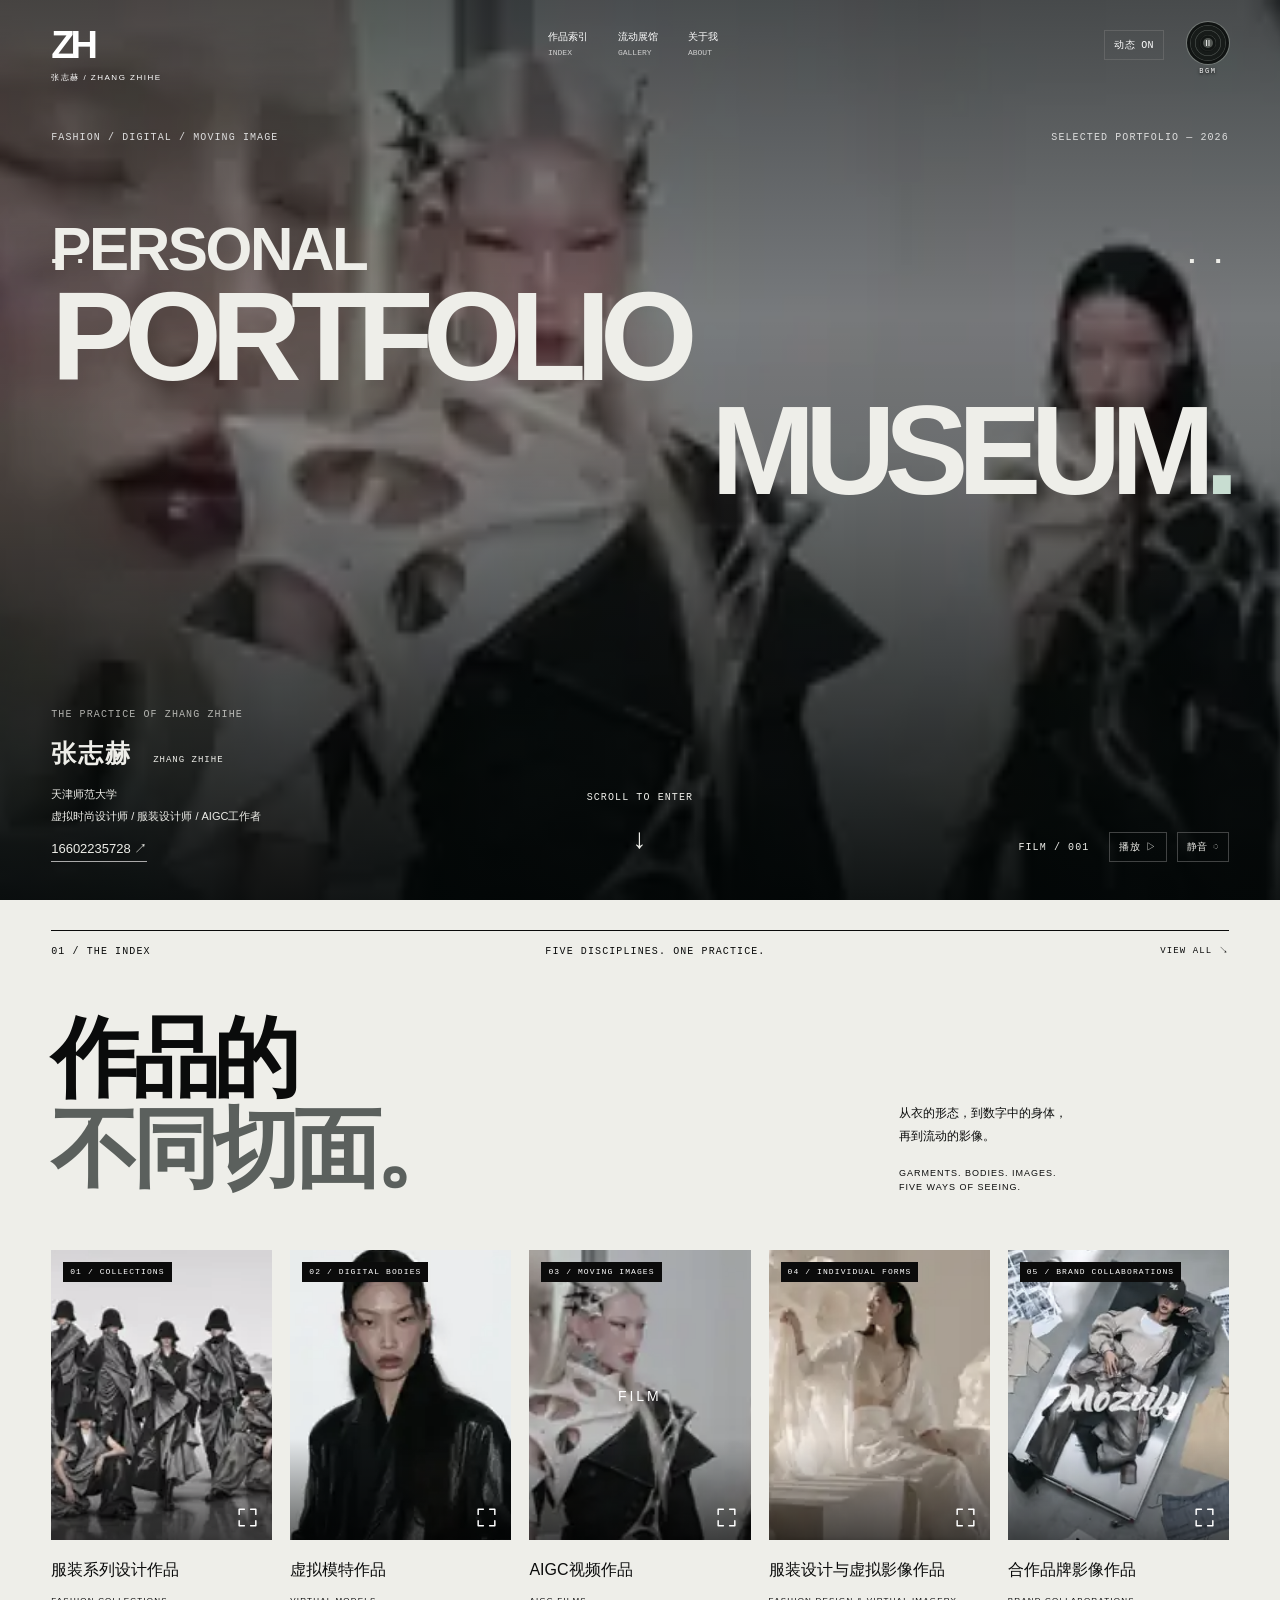
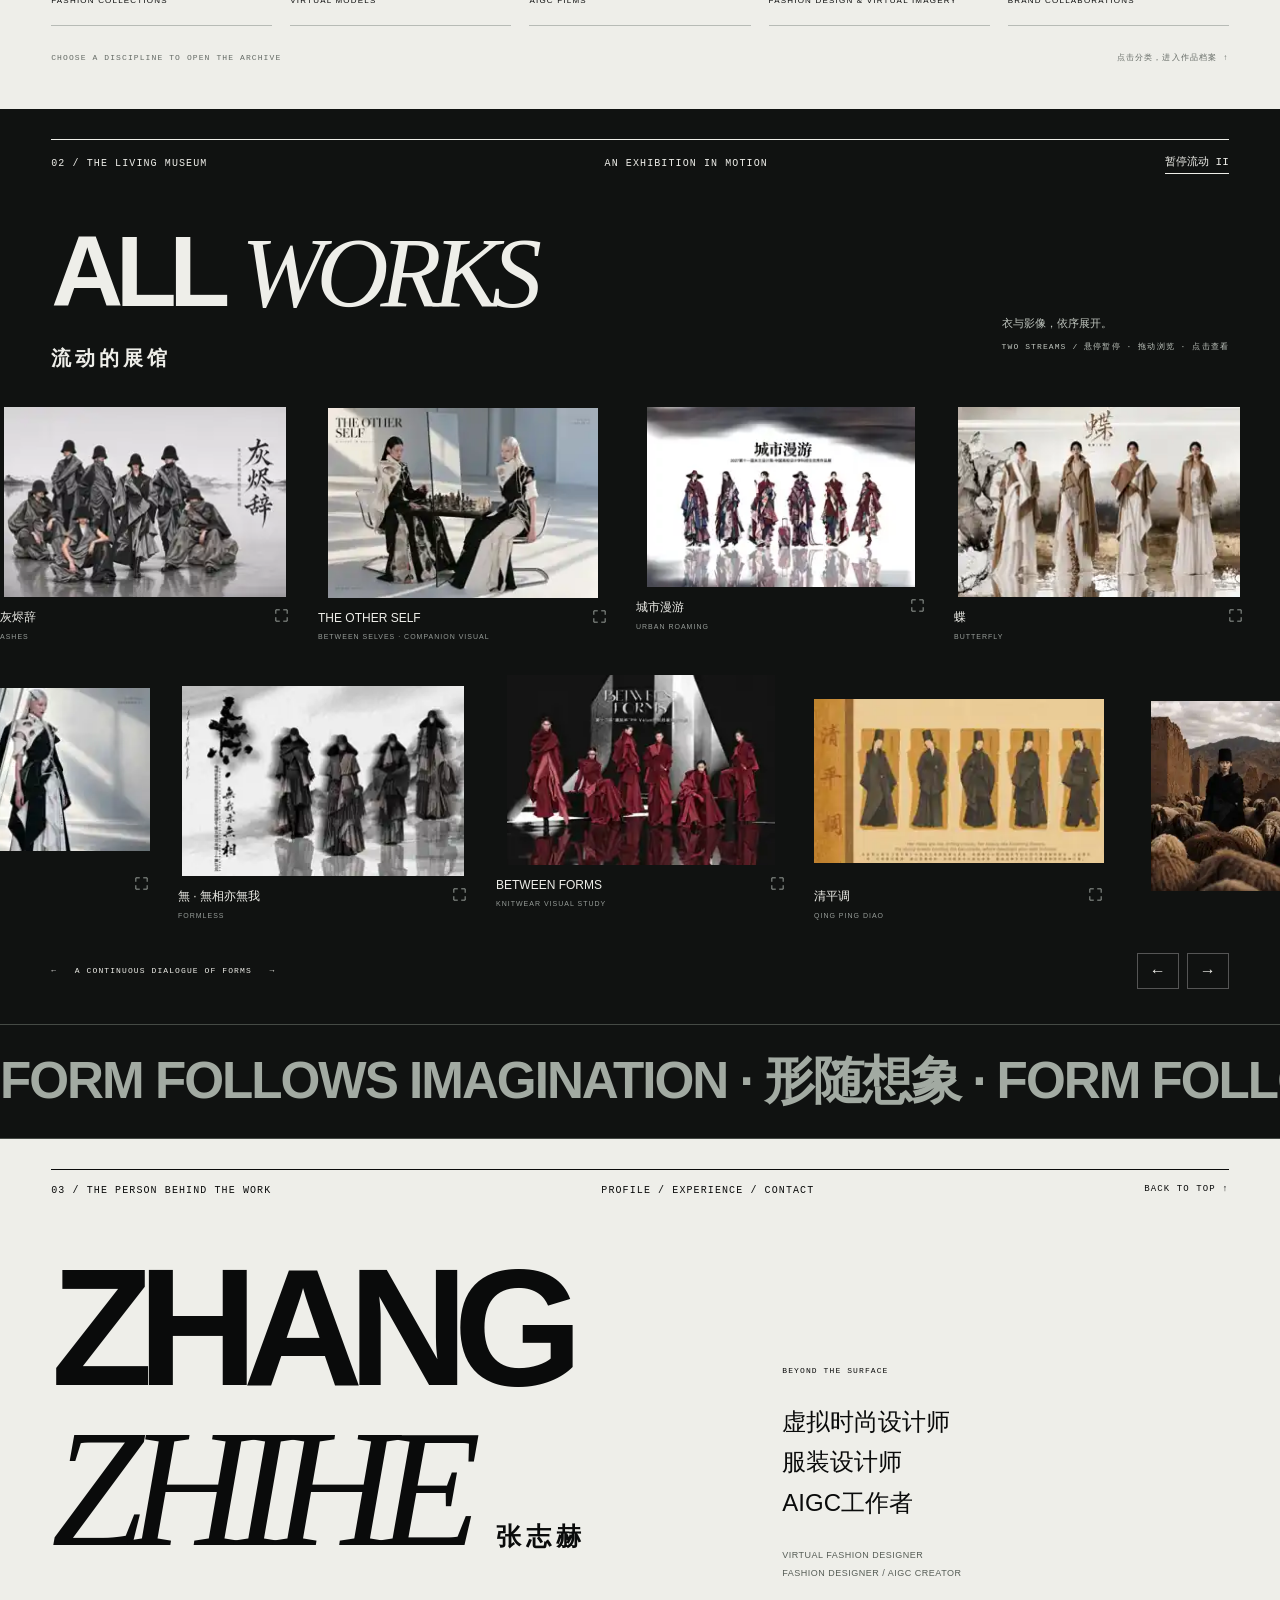
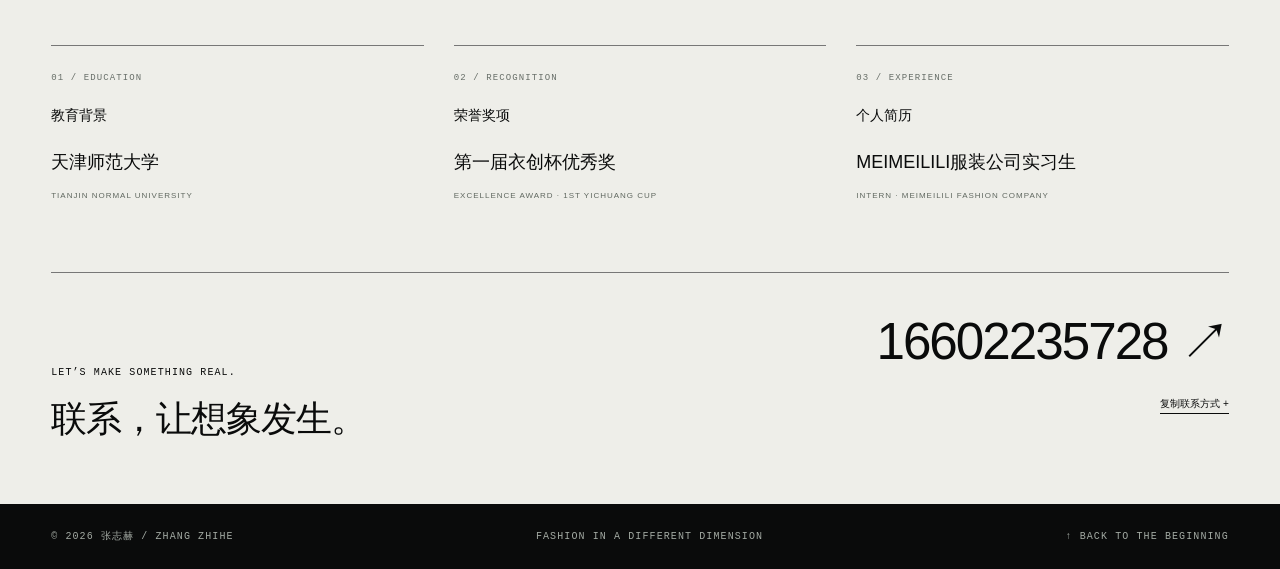
==== commit 9f419731: "Preload original images, cache media and buffer a 30fps hero for smoother playback" ====
--- a/index.html
+++ b/index.html
@@ -60,24 +60,65 @@
 /* Five disciplines retain generous two-column cards on phones. */
 @media(min-width:1101px){.category-grid{grid-template-columns:repeat(5,minmax(0,1fr))}.category-img{height:290px}.category-label h3{font-size:16px}}
 .category-grid img{aspect-ratio:3/4;object-fit:cover}
+
+/* The image viewer uses the viewport, never the low-resolution preview's intrinsic size. */
+dialog.image-viewer{width:96vw;max-width:96vw;height:96dvh;max-height:96dvh;box-sizing:border-box;overflow:hidden}
+dialog.image-viewer[open]{display:flex;flex-direction:column}
+.image-viewer .artwork-bar{flex:0 0 auto;width:100%;box-sizing:border-box;min-height:48px;justify-content:flex-end}
+.image-viewer #artwork-body{flex:1;min-height:0;width:100%;position:relative}
+.image-viewer .image-stage{position:relative;width:100%;height:100%;max-width:none;max-height:none;display:flex;align-items:center;justify-content:center;overflow:auto}
+.image-viewer .image-stage img{display:block;width:100%;height:100%;max-width:100%;max-height:100%;object-fit:contain;flex:none}
+.image-viewer.actual-size .image-stage{display:block}
+.image-viewer.actual-size .image-stage img{width:auto;height:auto;max-width:none;max-height:none;margin:0 auto}
+.image-load-status{position:absolute;bottom:12px;left:50%;transform:translateX(-50%);z-index:2;display:flex;align-items:center;gap:14px;max-width:90%;padding:9px 14px;background:#111e;color:#fff;font-size:12px;line-height:1.5;border:1px solid #555}
+.image-load-status[hidden]{display:none}.image-load-status button{color:#fff;border-bottom:1px solid currentColor;white-space:nowrap}
+@media(max-width:600px){dialog.image-viewer{width:100vw;max-width:100vw;height:100dvh;max-height:100dvh;border:0}.image-viewer .artwork-bar{min-height:52px}.image-load-status{font-size:11px}}
 </style></head><body><audio id="background-music" data-src="assets/background-music-mobile.mp3" loop preload="none"></audio><button id="music-toggle" class="music-control" aria-label="背景音乐：点击播放" aria-pressed="false" title="背景音乐：点击播放"><span class="record-disc" aria-hidden="true"><i></i></span><span class="music-state" aria-hidden="true">▷</span><span class="music-label" aria-hidden="true">BGM</span></button>
 <a class="skip" href="#collections">跳至作品分类</a><div class="grain" aria-hidden="true"></div><div class="cursor" aria-hidden="true"><span></span><small>EXPLORE</small></div><div class="cursor-echo" aria-hidden="true"></div><div class="cursor-preview" aria-hidden="true"><img alt=""></div><div class="reading-progress" aria-hidden="true"></div>
 <header><a class="wordmark" href="#home">ZH<span>张志赫 / ZHANG ZHIHE</span></a><nav aria-label="主要导航"><a href="#collections">作品索引 <i>INDEX</i></a><a href="#museum">流动展馆 <i>GALLERY</i></a><a href="#about">关于我 <i>ABOUT</i></a></nav><button id="motion" class="tiny" aria-pressed="false">动态 ON</button></header>
-<main><section id="home" class="hero"><img class="hero-cover" src="[data-uri]" alt="" fetchpriority="high" aria-hidden="true"><video id="hero-video" src="assets/hero-mobile.mp4" autoplay muted loop playsinline webkit-playsinline preload="metadata" poster="[data-uri]" aria-label="BETWEEN SELVES 动态视觉"></video><div class="hero-shade"></div><div class="hero-top mono"><span>FASHION / DIGITAL / MOVING IMAGE</span><span>SELECTED PORTFOLIO — 2026</span></div><div class="register r1" aria-hidden="true">▪ ▪</div><div class="register r2" aria-hidden="true">▪ ▪</div><h1 class="museum-title"><span class="personal-title">PERSONAL</span><span>PORTFOLIO</span><span>MUSEUM<span class="title-dot">.</span></span></h1><div class="hero-bottom"><div class="hero-bio"><p class="mono eyebrow">THE PRACTICE OF ZHANG ZHIHE</p><h2>张志赫 <span>ZHANG ZHIHE</span></h2><p>天津师范大学</p><p>虚拟时尚设计师 / 服装设计师 / AIGC工作者</p><a href="tel:16602235728">16602235728 ↗︎</a></div><a class="scroll-cue mono" href="#collections"><span>SCROLL TO ENTER</span><b>↓</b></a><div class="film-controls"><span class="mono">FILM / 001</span><button id="play" class="tiny">播放 ▷</button><button id="sound" class="tiny" aria-pressed="false">静音 ◌</button></div></div></section>
-<section id="collections" class="collections"><div class="section-meta mono"><span>01 / THE INDEX</span><span>FIVE DISCIPLINES. ONE PRACTICE.</span><a href="#museum">VIEW ALL ↘</a></div><div class="index-heading"><h2>作品的<br><em>不同切面。</em></h2><p>从衣的形态，到数字中的身体，<br>再到流动的影像。<span>GARMENTS. BODIES. IMAGES.<br>FIVE WAYS OF SEEING.</span></p></div><div class="category-grid"><button class="category" data-cat="series"><div class="category-img"><img src="data:image/svg+xml,%3Csvg xmlns='http://www.w3.org/2000/svg' width='1' height='1'/%3E" data-src="[data-uri]" alt="服装系列设计：灰烬辞" loading="lazy"><span class="category-no mono">01 / COLLECTIONS</span><span class="category-arrow" aria-hidden="true"><svg viewBox="0 0 24 24"><path d="M9 4H4v5m11-5h5v5M4 15v5h5m11-5v5h-5"/></svg></span></div><div class="category-label"><h3>服装系列设计作品</h3><span>FASHION COLLECTIONS</span></div></button><button class="category" data-cat="models"><div class="category-img"><img src="data:image/svg+xml,%3Csvg xmlns='http://www.w3.org/2000/svg' width='1' height='1'/%3E" data-src="[data-uri]" alt="虚拟模特作品" loading="lazy"><span class="category-no mono">02 / DIGITAL BODIES</span><span class="category-arrow" aria-hidden="true"><svg viewBox="0 0 24 24"><path d="M9 4H4v5m11-5h5v5M4 15v5h5m11-5v5h-5"/></svg></span></div><div class="category-label"><h3>虚拟模特作品</h3><span>VIRTUAL MODELS</span></div></button><button class="category" data-cat="films"><div class="category-img"><img src="data:image/svg+xml,%3Csvg xmlns='http://www.w3.org/2000/svg' width='1' height='1'/%3E" data-src="[data-uri]" alt="AIGC视频作品片段" loading="lazy"><span class="category-no mono">03 / MOVING IMAGES</span><span class="play-symbol film-wordmark">FILM</span><span class="category-arrow" aria-hidden="true"><svg viewBox="0 0 24 24"><path d="M9 4H4v5m11-5h5v5M4 15v5h5m11-5v5h-5"/></svg></span></div><div class="category-label"><h3>AIGC视频作品</h3><span>AIGC FILMS</span></div></button><button class="category" data-cat="garments"><div class="category-img"><img src="data:image/svg+xml,%3Csvg xmlns='http://www.w3.org/2000/svg' width='1' height='1'/%3E" data-src="[data-uri]" alt="服装设计与虚拟影像作品" loading="lazy"><span class="category-no mono">04 / INDIVIDUAL FORMS</span><span class="category-arrow" aria-hidden="true"><svg viewBox="0 0 24 24"><path d="M9 4H4v5m11-5h5v5M4 15v5h5m11-5v5h-5"/></svg></span></div><div class="category-label"><h3>服装设计与虚拟影像作品</h3><span>FASHION DESIGN &amp; VIRTUAL IMAGERY</span></div></button><button class="category" data-cat="brands"><div class="category-img"><img src="data:image/svg+xml,%3Csvg xmlns='http://www.w3.org/2000/svg' width='1' height='1'/%3E" data-src="[data-uri]" alt="合作品牌影像作品" loading="lazy"><span class="category-no mono">05 / BRAND COLLABORATIONS</span><span class="category-arrow" aria-hidden="true"><svg viewBox="0 0 24 24"><path d="M9 4H4v5m11-5h5v5M4 15v5h5m11-5v5h-5"/></svg></span></div><div class="category-label"><h3>合作品牌影像作品</h3><span>BRAND COLLABORATIONS</span></div></button></div><div class="index-footer mono"><span>CHOOSE A DISCIPLINE TO OPEN THE ARCHIVE</span><span>点击分类，进入作品档案 ↑</span></div></section>
+<main><section id="home" class="hero"><img class="hero-cover" src="[data-uri]" alt="" fetchpriority="high" aria-hidden="true"><video id="hero-video" data-src="assets/hero-30fps-v20.mp4" autoplay muted loop playsinline webkit-playsinline preload="metadata" poster="[data-uri]" aria-label="BETWEEN SELVES 动态视觉"></video><div class="hero-shade"></div><div class="hero-top mono"><span>FASHION / DIGITAL / MOVING IMAGE</span><span>SELECTED PORTFOLIO — 2026</span></div><div class="register r1" aria-hidden="true">▪ ▪</div><div class="register r2" aria-hidden="true">▪ ▪</div><h1 class="museum-title"><span class="personal-title">PERSONAL</span><span>PORTFOLIO</span><span>MUSEUM<span class="title-dot">.</span></span></h1><div class="hero-bottom"><div class="hero-bio"><p class="mono eyebrow">THE PRACTICE OF ZHANG ZHIHE</p><h2>张志赫 <span>ZHANG ZHIHE</span></h2><p>天津师范大学</p><p>虚拟时尚设计师 / 服装设计师 / AIGC工作者</p><a href="tel:16602235728">16602235728 ↗︎</a></div><a class="scroll-cue mono" href="#collections"><span>SCROLL TO ENTER</span><b>↓</b></a><div class="film-controls"><span class="mono">FILM / 001</span><button id="play" class="tiny">播放 ▷</button><button id="sound" class="tiny" aria-pressed="false">静音 ◌</button></div></div></section>
+<section id="collections" class="collections"><div class="section-meta mono"><span>01 / THE INDEX</span><span>FIVE DISCIPLINES. ONE PRACTICE.</span><a href="#museum">VIEW ALL ↘</a></div><div class="index-heading"><h2>作品的<br><em>不同切面。</em></h2><p>从衣的形态，到数字中的身体，<br>再到流动的影像。<span>GARMENTS. BODIES. IMAGES.<br>FIVE WAYS OF SEEING.</span></p></div><div class="category-grid"><button class="category" data-cat="series"><div class="category-img"><img src="data:image/svg+xml,%3Csvg xmlns='http://www.w3.org/2000/svg' width='1' height='1'/%3E" data-src="[data-uri]" alt="服装系列设计：灰烬辞" loading="lazy"><span class="category-no mono">01 / COLLECTIONS</span><span class="category-arrow" aria-hidden="true"><svg viewBox="0 0 24 24"><path d="M9 4H4v5m11-5h5v5M4 15v5h5m11-5v5h-5"/></svg></span></div><div class="category-label"><h3>服装系列设计作品</h3><span>FASHION COLLECTIONS</span></div></button><button class="category" data-cat="models"><div class="category-img"><img src="data:image/svg+xml,%3Csvg xmlns='http://www.w3.org/2000/svg' width='1' height='1'/%3E" data-src="[data-uri]" alt="虚拟模特作品" loading="lazy"><span class="category-no mono">02 / DIGITAL BODIES</span><span class="category-arrow" aria-hidden="true"><svg viewBox="0 0 24 24"><path d="M9 4H4v5m11-5h5v5M4 15v5h5m11-5v5h-5"/></svg></span></div><div class="category-label"><h3>虚拟模特作品</h3><span>VIRTUAL MODELS</span></div></button><button class="category" data-cat="films"><div class="category-img"><img src="data:image/svg+xml,%3Csvg xmlns='http://www.w3.org/2000/svg' width='1' height='1'/%3E" data-src="[data-uri]" alt="AIGC视频作品片段" loading="lazy"><span class="category-no mono">03 / MOVING IMAGES</span><span class="play-symbol film-wordmark">FILM</span><span class="category-arrow" aria-hidden="true"><svg viewBox="0 0 24 24"><path d="M9 4H4v5m11-5h5v5M4 15v5h5m11-5v5h-5"/></svg></span></div><div class="category-label"><h3>AIGC视频作品</h3><span>AIGC FILMS</span></div></button><button class="category" data-cat="garments"><div class="category-img"><img src="data:image/svg+xml,%3Csvg xmlns='http://www.w3.org/2000/svg' width='1' height='1'/%3E" data-src="[data-uri]" alt="服装设计与虚拟影像作品" loading="lazy"><span class="category-no mono">04 / INDIVIDUAL FORMS</span><span class="category-arrow" aria-hidden="true"><svg viewBox="0 0 24 24"><path d="M9 4H4v5m11-5h5v5M4 15v5h5m11-5v5h-5"/></svg></span></div><div class="category-label"><h3>服装设计与虚拟影像作品</h3><span>FASHION DESIGN &amp; VIRTUAL IMAGERY</span></div></button><button class="category" data-cat="brands"><div class="category-img"><img src="data:image/svg+xml,%3Csvg xmlns='http://www.w3.org/2000/svg' width='1' height='1'/%3E" data-src="[data-uri]" alt="合作品牌影像作品" loading="lazy"><span class="category-no mono">05 / BRAND COLLABORATIONS</span><span class="category-arrow" aria-hidden="true"><svg viewBox="0 0 24 24"><path d="M9 4H4v5m11-5h5v5M4 15v5h5m11-5v5h-5"/></svg></span></div><div class="category-label"><h3>合作品牌影像作品</h3><span>BRAND COLLABORATIONS</span></div></button></div><div class="index-footer mono"><span>CHOOSE A DISCIPLINE TO OPEN THE ARCHIVE</span><span>点击分类，进入作品档案 ↑</span></div></section>
 <section id="museum" class="museum"><div class="section-meta mono"><span>02 / THE LIVING MUSEUM</span><span>AN EXHIBITION IN MOTION</span><button id="gallery-pause" class="text-button" aria-pressed="false">暂停流动 II</button></div><div class="museum-heading"><h2>ALL <em>WORKS</em><span>流动的展馆</span></h2><p>衣与影像，依序展开。<br><span class="mono">TWO STREAMS / 悬停暂停 · 拖动浏览 · 点击查看</span></p></div><div class="gallery-window" tabindex="0" aria-label="全部作品流动展馆，可横向滚动或使用下方按钮"><div id="gallery-track" class="gallery-track"></div></div><div class="gallery-footer"><span class="mono">← &nbsp; A CONTINUOUS DIALOGUE OF FORMS &nbsp; →</span><div><button id="previous" aria-label="上一件作品">←</button><button id="next" aria-label="下一件作品">→</button></div></div><div class="type-stream" aria-hidden="true"><div>FORM FOLLOWS IMAGINATION · 形随想象 · FORM FOLLOWS IMAGINATION · 形随想象 · </div></div></section>
 <section id="about" class="about"><div class="section-meta mono"><span>03 / THE PERSON BEHIND THE WORK</span><span>PROFILE / EXPERIENCE / CONTACT</span><a href="#home">BACK TO TOP ↑</a></div><div class="about-heading"><h2>ZHANG<br><em>ZHIHE</em><span>张志赫</span></h2><div class="about-intro"><span class="mono">BEYOND THE SURFACE</span><p>虚拟时尚设计师<br>服装设计师<br>AIGC工作者</p><small>VIRTUAL FASHION DESIGNER<br>FASHION DESIGNER / AIGC CREATOR</small></div></div><div class="profile-grid"><div><span class="mono">01 / EDUCATION</span><h3>教育背景</h3><p>天津师范大学</p><small>TIANJIN NORMAL UNIVERSITY</small></div><div><span class="mono">02 / RECOGNITION</span><h3>荣誉奖项</h3><p>第一届衣创杯优秀奖</p><small>EXCELLENCE AWARD · 1ST YICHUANG CUP</small></div><div><span class="mono">03 / EXPERIENCE</span><h3>个人简历</h3><p>MEIMEILILI服装公司实习生</p><small>INTERN · MEIMEILILI FASHION COMPANY</small></div></div><div class="contact-line"><div><span class="mono">LET’S MAKE SOMETHING REAL.</span><h3>联系，让想象发生。</h3></div><div class="phone"><a href="tel:16602235728">16602235728 ↗︎</a><button id="copy-phone" class="text-button">复制联系方式 +</button><span id="copy-status" aria-live="polite"></span></div></div></section></main>
 <footer class="mono"><span>© 2026 张志赫 / ZHANG ZHIHE</span><span>FASHION IN A DIFFERENT DIMENSION</span><a href="#home">↑ BACK TO THE BEGINNING</a></footer>
 <dialog id="archive" class="archive" aria-labelledby="archive-title"><div class="archive-header"><a href="#collections" id="back-index">← 返回分类 / BACK TO INDEX</a><span class="mono">SELECTED ARCHIVE</span><button id="close-archive" aria-label="关闭分类">×</button></div><div class="archive-body"><span id="archive-kicker" class="mono"></span><h2 id="archive-title"></h2><p id="archive-note"></p><div id="archive-controls" class="archive-controls" hidden><span class="mono">左列 ↓ · 右列 ↑ &nbsp; / &nbsp; 悬停暂停 · 拖动浏览 · 点击放大</span><button id="archive-pause" class="text-button" aria-pressed="false">暂停流动 II</button></div><div id="archive-grid"></div></div></dialog>
 <dialog id="artwork" class="artwork" aria-labelledby="artwork-title"><div class="artwork-bar"><span class="mono">VIEW IMAGE</span><button id="image-size" class="text-button" hidden>原尺寸 ↗︎</button><button id="close-artwork" aria-label="关闭作品">×</button></div><div id="artwork-body"></div></dialog>
-<script type="application/json" id="preview-data">{"archive-film-01.jpg":"[data-uri]","archive-film-02.jpg":"[data-uri]","archive-film-03.jpg":"[data-uri]","archive-film-04.jpg":"[data-uri]","archive-film-05.jpg":"[data-uri]","ashes.jpg":"[data-uri]","brand-image-01.jpg":"[data-uri]","brand-image-02.jpg":"[data-uri]","brand-image-03.jpg":"[data-uri]","brand-image-04.jpg":"[data-uri]","brand-image-05.jpg":"[data-uri]","brand-image-06.jpg":"[data-uri]","brand-image-07.jpg":"[data-uri]","brand-image-08.jpg":"[data-uri]","brand-image-09.jpg":"[data-uri]","brand-image-10.jpg":"[data-uri]","butterfly.jpg":"[data-uri]","fashion-image-01.jpg":"[data-uri]","fashion-image-02.jpg":"[data-uri]","fashion-image-03.jpg":"[data-uri]","fashion-image-04.jpg":"[data-uri]","fashion-image-05.jpg":"[data-uri]","fashion-image-06.jpg":"[data-uri]","fashion-image-07.jpg":"[data-uri]","film-poster.jpg":"[data-uri]","formless.jpg":"[data-uri]","forms.jpg":"[data-uri]","garment-01.jpg":"[data-uri]","garment-02.jpg":"[data-uri]","garment-03.jpg":"[data-uri]","garment-04.jpg":"[data-uri]","garment-05.jpg":"[data-uri]","garment-06.jpg":"[data-uri]","garment-07.jpg":"[data-uri]","garment-08.jpg":"[data-uri]","garment-09.jpg":"[data-uri]","garment-10.jpg":"[data-uri]","garment-11.jpg":"[data-uri]","garment-12.jpg":"[data-uri]","garment-13.jpg":"[data-uri]","garment-14.jpg":"[data-uri]","garment-15.jpg":"[data-uri]